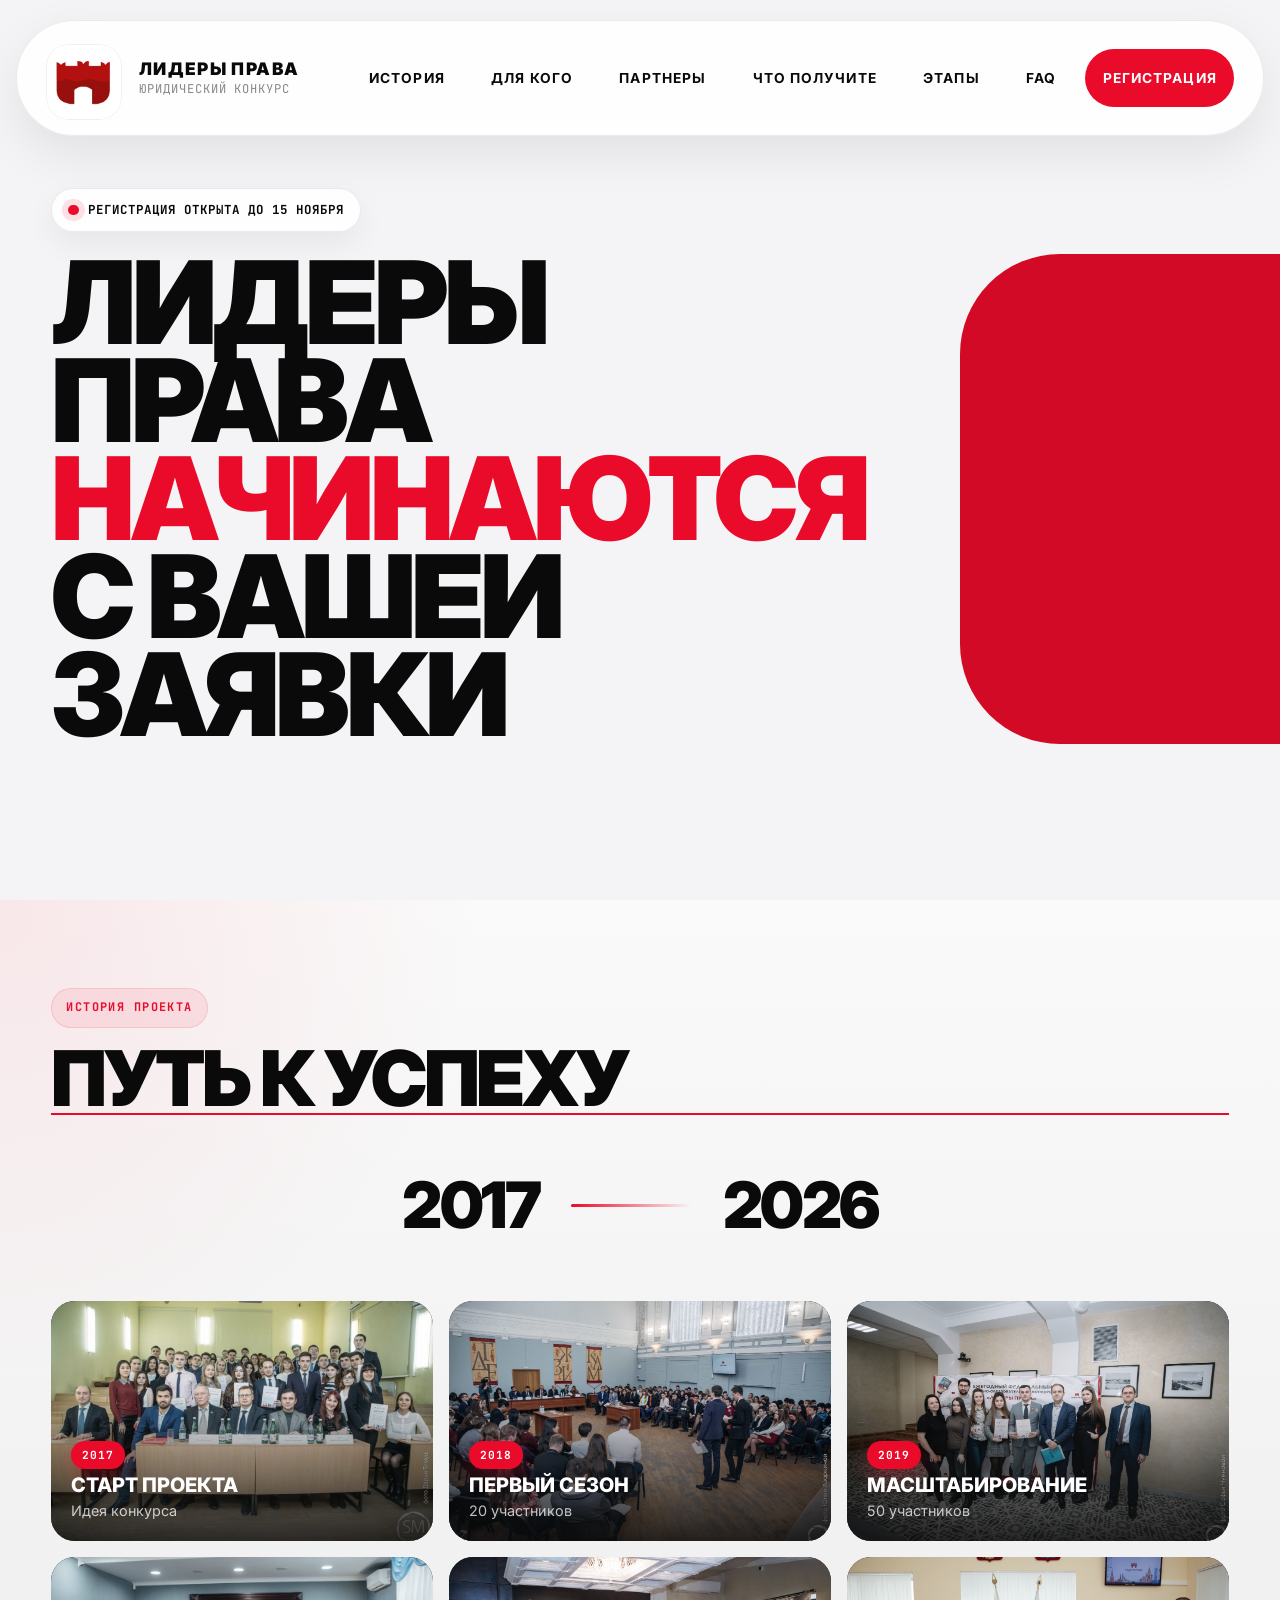
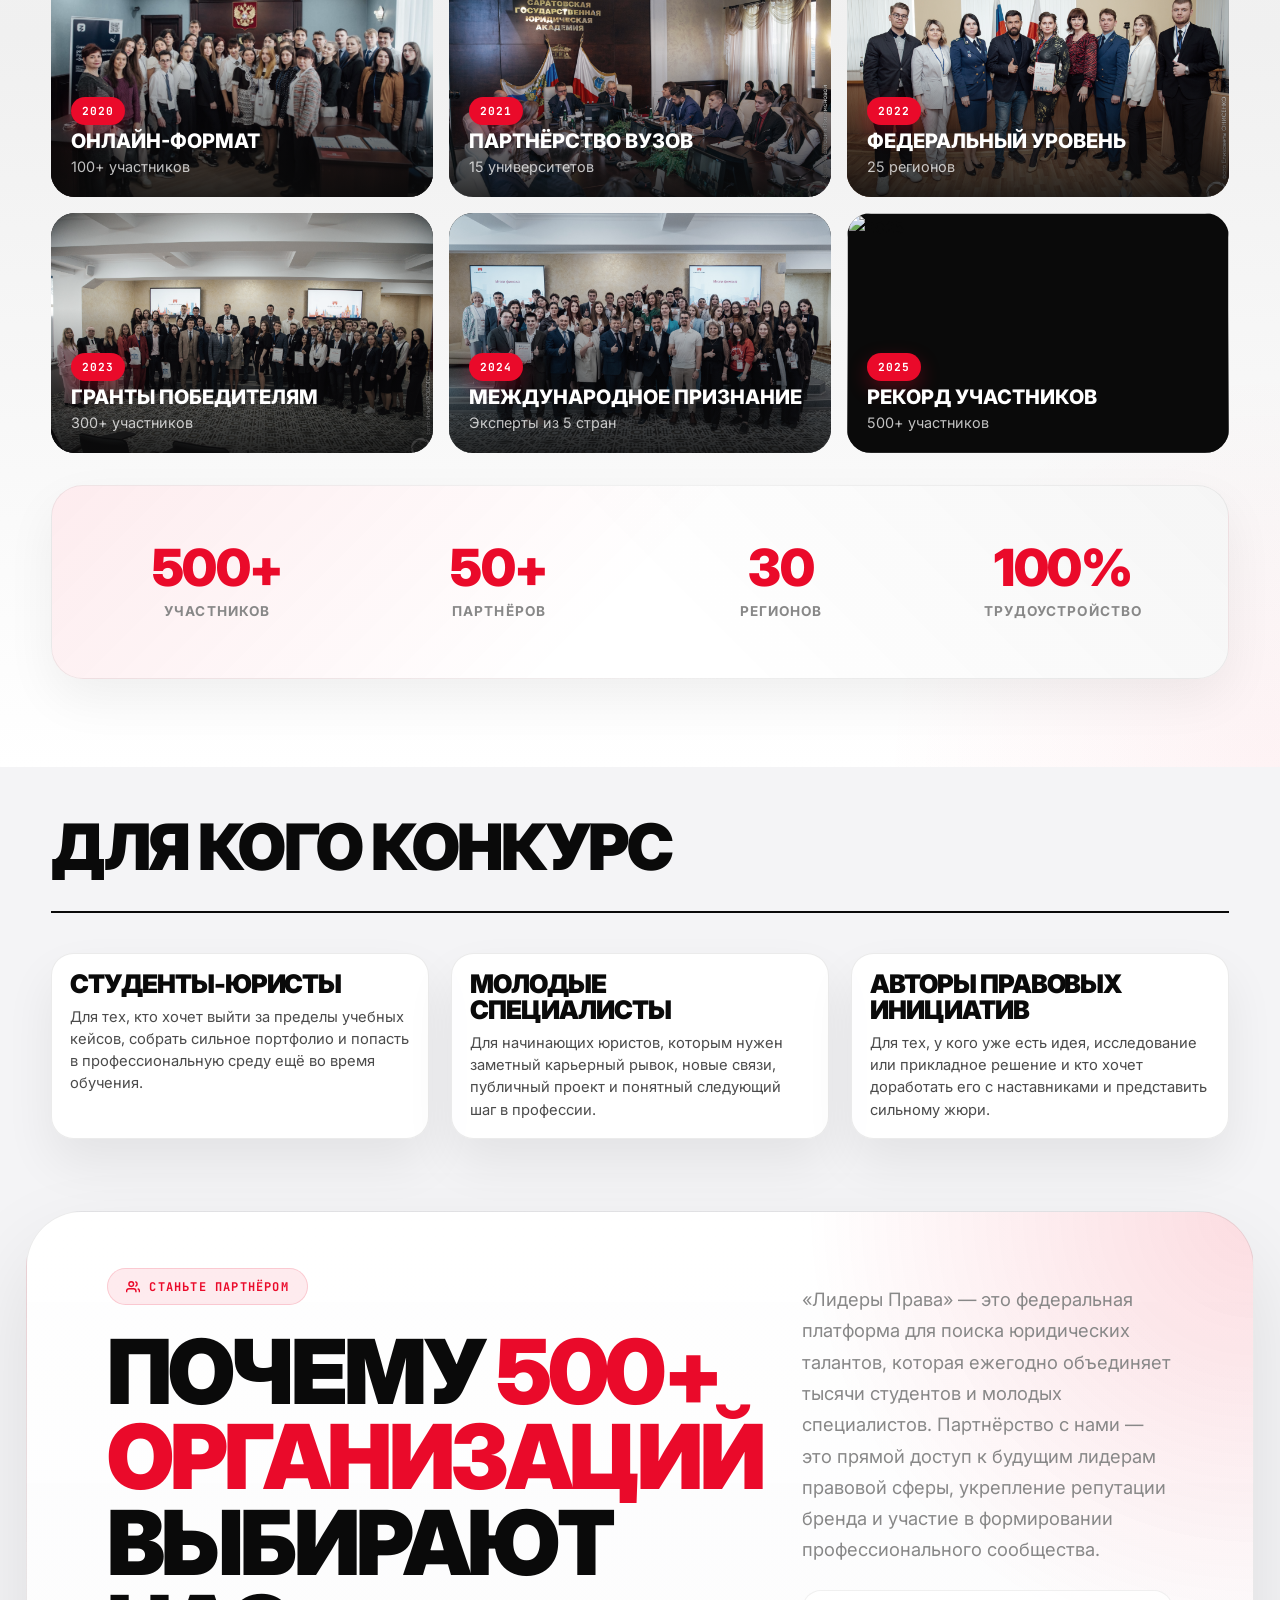
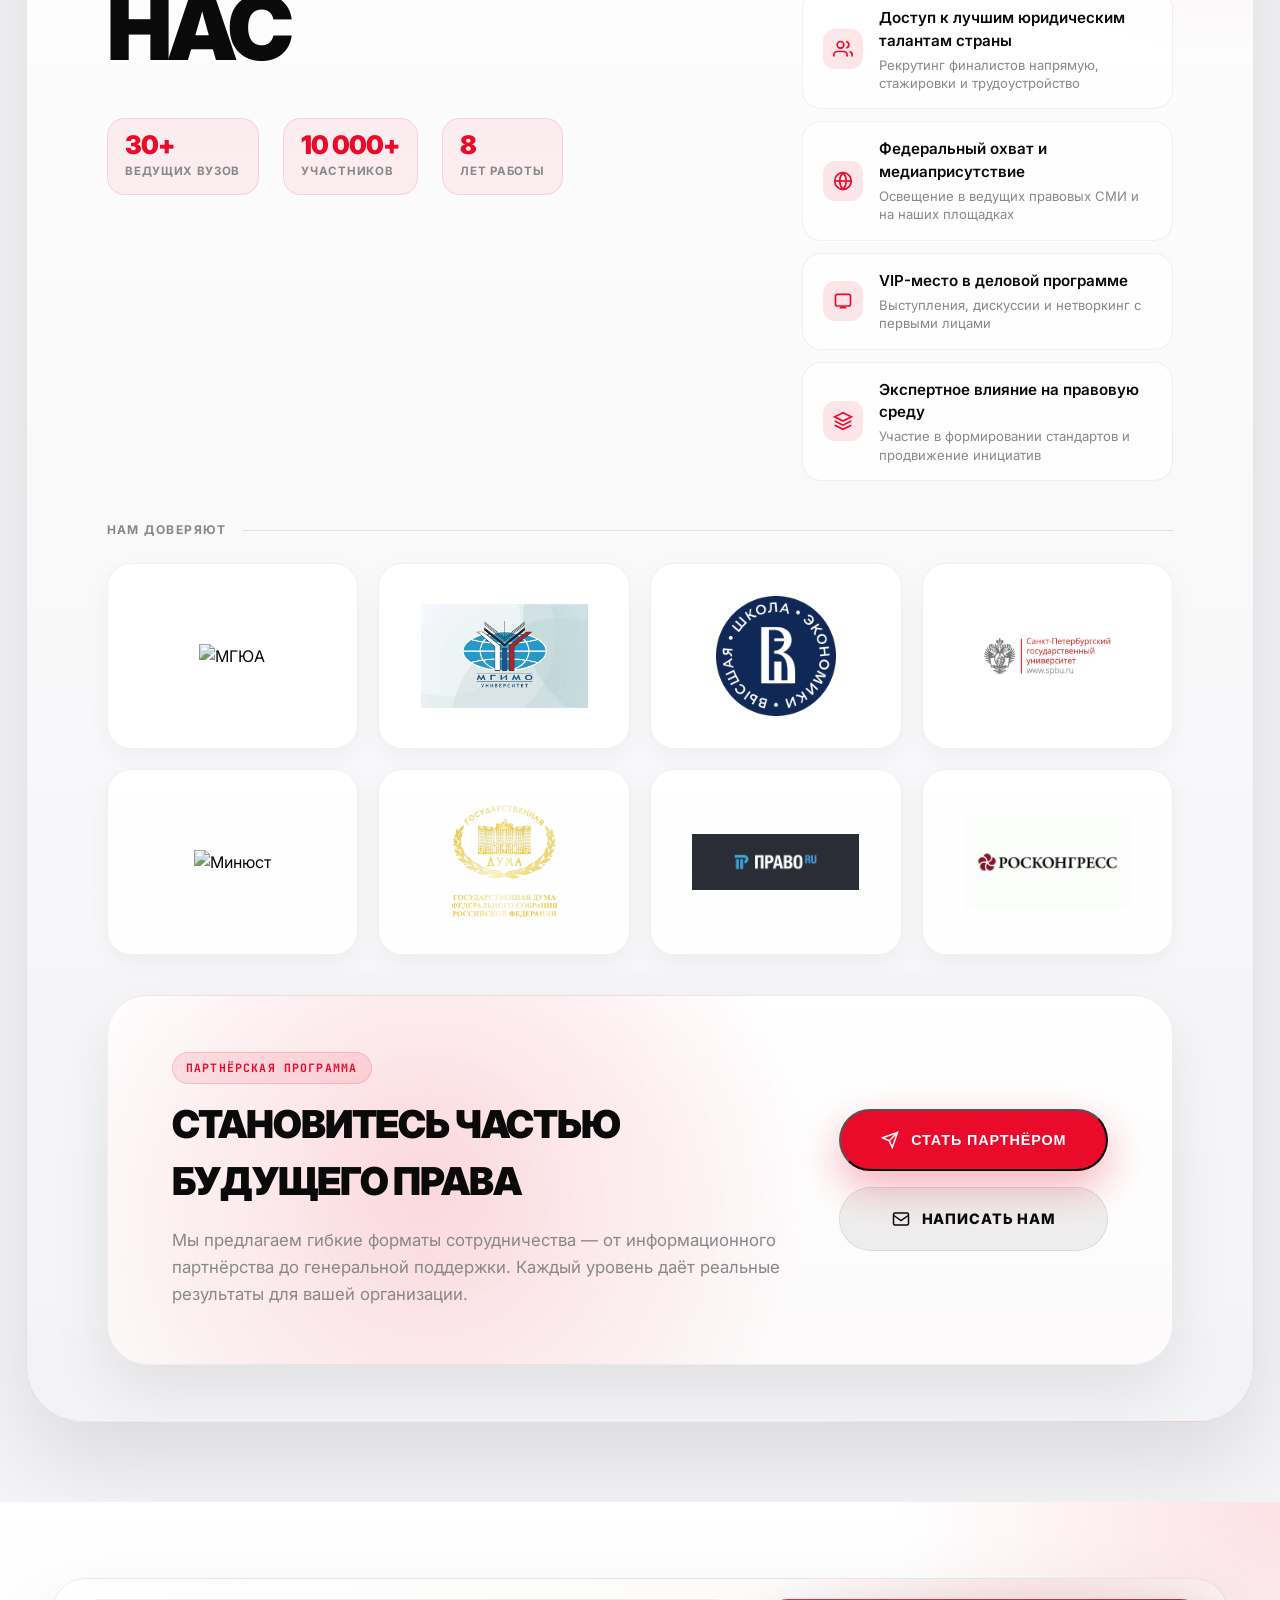
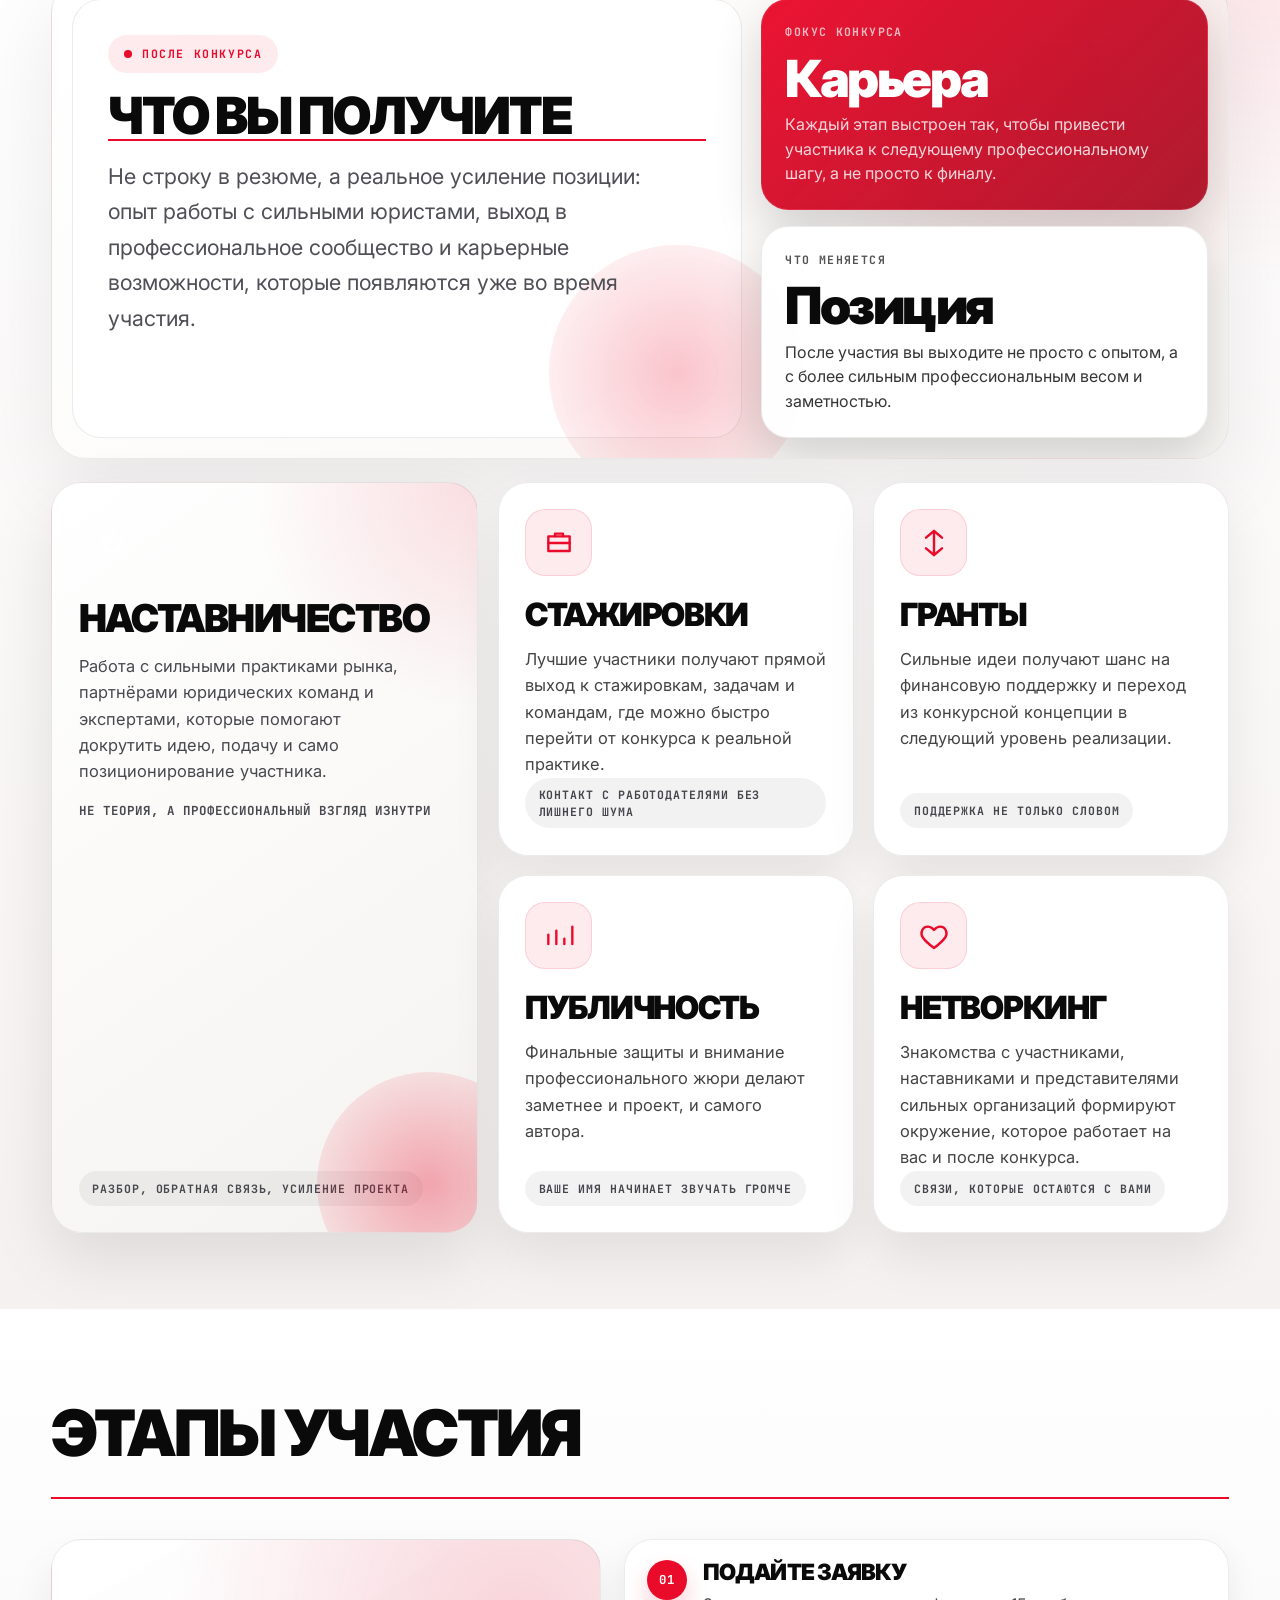
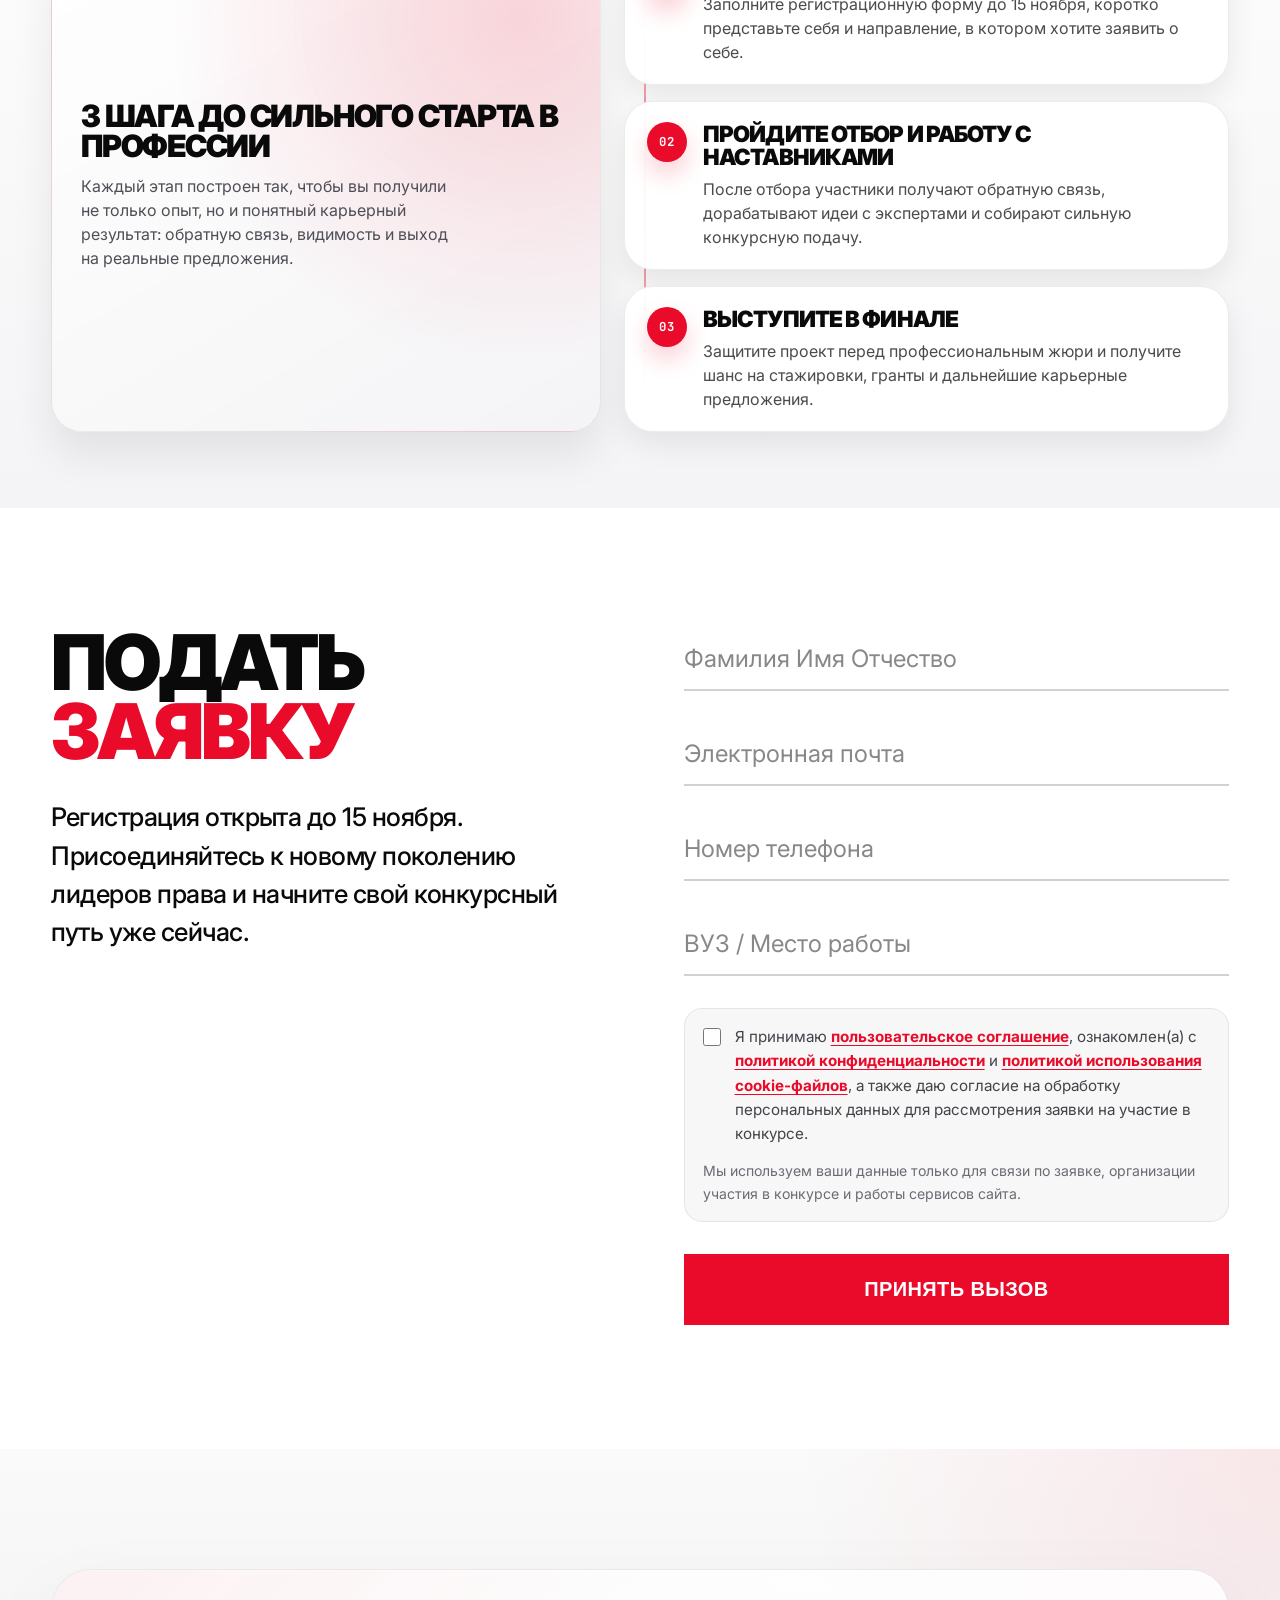
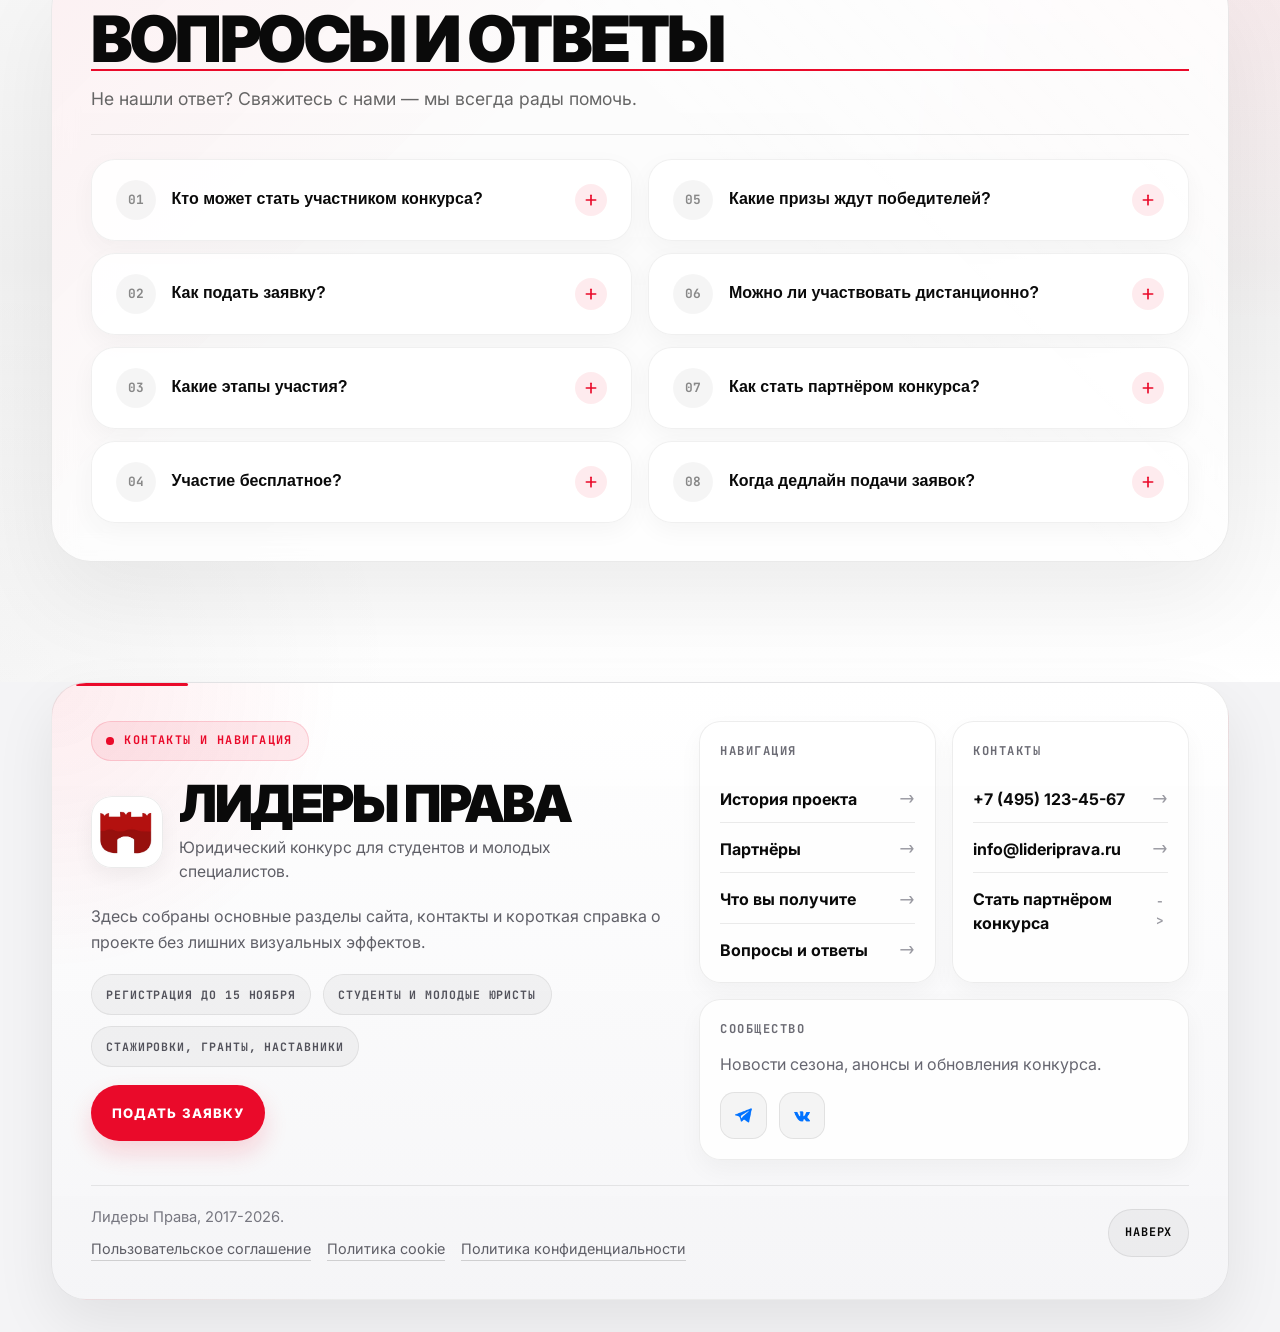
==== index.html @ e5734046 "Improve partners text readability on mobile" ====
<html lang="ru" vid="0"><head vid="1">
    <meta charset="UTF-8" vid="2">
    <meta name="viewport" content="width=device-width, initial-scale=1.0" vid="3">
    <title vid="4">Лидеры Права | Конкурс</title>
    
    

    <link rel="preconnect" href="https://fonts.googleapis.com" vid="5">
    <link rel="preconnect" href="https://fonts.gstatic.com" crossorigin="" vid="6">
    <link href="https://fonts.googleapis.com/css2?family=Inter:wght@400;500;700;900&amp;family=JetBrains+Mono:wght@400;700&amp;display=swap" rel="stylesheet" vid="7">

    <style vid="modified_css">
        /* Fade animation styles - disabled */
        .fade-in {
            opacity: 1;
        }

        .fade-in.visible {
            opacity: 1;
        }

        .fade-out {
            opacity: 1;
        }

        .fade-out.hidden {
            opacity: 1;
        }

        /* Fade animation styles - disabled */
        .fade-in {
            opacity: 1;
        }

        .fade-in.visible {
            opacity: 1;
        }

        .fade-out {
            opacity: 1;
        }

        .fade-out.hidden {
            opacity: 1;
        }

        /* Scroll animations for hero words - disabled */
        .scroll-word {
            display: inline-block;
            transition: none;
        }

        .scroll-word-1 {
            transform: none;
            opacity: 1;
        }

        .scroll-word-1.visible {
            transform: none;
            opacity: 1;
        }

        /* Scroll animations for hero words - disabled */
        .scroll-word {
            transition: none;
        }

        .scroll-word-1.scrolled {
            transform: none;
            opacity: 1;
        }

        .scroll-word-2 {
            transform: none;
            opacity: 1;
        }

        .scroll-word-2.visible {
            transform: none;
            opacity: 1;
        }

        .scroll-word-2.scrolled {
            transform: none;
            opacity: 1;
        }

        /* Scroll animations for hero words - disabled */
        .scroll-word {
            transition: none;
        }

        .scroll-word-1 {
            transform: none;
            opacity: 1;
        }

        .scroll-word-1.visible {
            transform: none;
            opacity: 1;
        }

        .scroll-word-1.scrolled {
            transform: translateX(-50px) scale(0.9);
            opacity: 0.3;
        }

        .scroll-word-2 {
            transform: translateX(100px);
            opacity: 0;
        }

        .scroll-word-2.visible {
            transform: translateX(0);
            opacity: 1;
        }

        .scroll-word-2.scrolled {
            transform: translateX(50px) scale(0.9);
            opacity: 0.3;
        }

        /* Animations */
        @keyframes fadeInUp {
            from {
                opacity: 0;
                transform: translateY(40px);
            }
            to {
                opacity: 1;
                transform: translateY(0);
            }
        }

        @keyframes fadeIn {
            from { opacity: 0; }
            to { opacity: 1; }
        }

        @keyframes slideInLeft {
            from {
                opacity: 0;
                transform: translateX(-60px);
            }
            to {
                opacity: 1;
                transform: translateX(0);
            }
        }

        @keyframes slideInRight {
            from {
                opacity: 0;
                transform: translateX(60px);
            }
            to {
                opacity: 1;
                transform: translateX(0);
            }
        }

        @keyframes scaleIn {
            from {
                opacity: 0;
                transform: scale(0.9);
            }
            to {
                opacity: 1;
                transform: scale(1);
            }
        }

        @keyframes pulse {
            0%, 100% { transform: scale(1); }
            50% { transform: scale(1.05); }
        }

        @keyframes float {
            0%, 100% { transform: translateY(0); }
            50% { transform: translateY(-10px); }
        }

        @keyframes shimmer {
            0% { background-position: -200% 0; }
            100% { background-position: 200% 0; }
        }

        @keyframes heroLineReveal {
            from {
                opacity: 0;
                transform: translateY(40px) skewY(5deg);
                clip-path: inset(0 0 100% 0);
            }
            to {
                opacity: 1;
                transform: translateY(0) skewY(0);
                clip-path: inset(0 0 0 0);
            }
        }

        @keyframes heroBlockRise {
            from {
                opacity: 0;
                transform: translateY(26px);
            }
            to {
                opacity: 1;
                transform: translateY(0);
            }
        }

        @keyframes heroPanelEnter {
            from {
                opacity: 0;
                transform: translateX(34px) rotate(1.8deg) scale(0.98);
            }
            to {
                opacity: 1;
                transform: translateX(0) rotate(0deg) scale(1);
            }
        }

        @keyframes heroIndicatorPulse {
            0%, 100% {
                opacity: 1;
                transform: scale(1);
                box-shadow: 0 0 0 0 rgba(234, 10, 42, 0.34);
            }
            50% {
                opacity: 0.35;
                transform: scale(0.88);
                box-shadow: 0 0 0 10px rgba(234, 10, 42, 0.08);
            }
        }

        /* All animations disabled */
        .animate-on-scroll {
            opacity: 1;
            transform: none;
            transition: none;
        }

        .animate-on-scroll.visible {
            opacity: 1;
            transform: none;
        }

        .stagger-1, .stagger-2, .stagger-3, .stagger-4, .stagger-5, .stagger-6 {
            transition-delay: 0;
        }

        /* All animations disabled */
        .brand-motif .motif-shape {
            opacity: 1;
            transform: none;
            animation: none;
        }
        .brand-motif .motif-shape:nth-child(1),
        .brand-motif .motif-shape:nth-child(2),
        .brand-motif .motif-shape:nth-child(3),
        .brand-motif .motif-shape:nth-child(4),
        .brand-motif .motif-shape:nth-child(5) {
            animation-delay: 0;
        }

        .display-text {
            animation: none;
        }

        .display-text .scroll-word {
            opacity: 1;
            filter: none;
            transition: none;
        }

        .display-text .scroll-word.visible {
            opacity: 1;
            filter: blur(0);
        }

        .display-text .scroll-word.fade-away {
            opacity: 0;
            filter: blur(5px);
            transform: scale(0.95);
        }

        .display-text .scroll-word {
            opacity: 0;
            filter: blur(10px);
            transition: opacity 0.6s var(--ease-out), filter 0.6s var(--ease-out), transform 0.6s var(--ease-out);
        }

        .display-text .scroll-word.visible {
            opacity: 1;
            filter: blur(0);
        }

        /* All animations disabled */
        .display-text .scroll-word.fade-away {
            opacity: 1;
            filter: none;
            transform: none;
        }

        .hero-graphic {
            animation: none;
        }

        .benefit-card {
            transition: transform 0.4s var(--ease-out), box-shadow 0.4s ease;
        }
        .benefit-card:hover {
            transform: translateY(-8px);
            box-shadow: 0 20px 40px rgba(0,0,0,0.1);
        }

        .finalist-card {
            transition: transform 0.3s var(--ease-out), background-color 0.3s ease;
        }
        .finalist-card:hover {
            transform: translateY(-4px) scale(1.02);
        }

        .form-group input {
            transition: border-color 0.3s ease, transform 0.3s ease, box-shadow 0.3s ease;
        }
        .form-group input:focus {
            transform: translateX(8px);
            box-shadow: -4px 0 0 var(--c-red);
        }

        .form-submit {
            position: relative;
            overflow: hidden;
        }
        .form-submit::after {
            content: '';
            position: absolute;
            top: 0;
            left: -100%;
            width: 100%;
            height: 100%;
            background: linear-gradient(90deg, transparent, rgba(255,255,255,0.3), transparent);
            transition: left 0.5s ease;
        }
        .form-submit:hover::after {
            left: 100%;
        }

        .section-header {
            position: relative;
        }
        .section-header::after {
            content: '';
            position: absolute;
            bottom: -2px;
            left: 0;
            width: 0;
            height: 2px;
            background: var(--c-red);
            transition: none;
        }
        .section-header.visible::after {
            width: 100%;
        }

        /* All animations disabled */
        .sys-bar {
            animation: none;
        }

        .data-point {
            animation: none;
        }

        @media (prefers-reduced-motion: reduce) {
            *, *::before, *::after {
                animation-duration: 0.01ms !important;
                animation-iteration-count: 1 !important;
                transition-duration: 0.01ms !important;
            }
        }
        /* Animations - disabled */
        @keyframes fadeInUp {
            from {
                opacity: 0;
                transform: translateY(40px);
            }
            to {
                opacity: 1;
                transform: translateY(0);
            }
        }

        @keyframes fadeIn {
            from { opacity: 0; }
            to { opacity: 1; }
        }

        @keyframes slideInLeft {
            from {
                opacity: 0;
                transform: translateX(-60px);
            }
            to {
                opacity: 1;
                transform: translateX(0);
            }
        }

        @keyframes slideInRight {
            from {
                opacity: 0;
                transform: translateX(60px);
            }
            to {
                opacity: 1;
                transform: translateX(0);
            }
        }

        @keyframes scaleIn {
            from {
                opacity: 0;
                transform: scale(0.9);
            }
            to {
                opacity: 1;
                transform: scale(1);
            }
        }

        @keyframes pulse {
            0%, 100% { transform: scale(1); }
            50% { transform: scale(1.05); }
        }

        @keyframes float {
            0%, 100% { transform: translateY(0); }
            50% { transform: translateY(-10px); }
        }

        @keyframes shimmer {
            0% { background-position: -200% 0; }
            100% { background-position: 200% 0; }
        }

        /* Scroll animations - disabled */
        .animate-on-scroll {
            opacity: 1;
            transform: none;
            transition: none;
        }

        .animate-on-scroll.visible {
            opacity: 1;
            transform: none;
        }

        .stagger-1, .stagger-2, .stagger-3, .stagger-4, .stagger-5, .stagger-6 {
            transition-delay: 0;
        }

        /* Brand motif animations - disabled */
        .brand-motif .motif-shape {
            opacity: 1;
            transform: none;
            animation: none;
        }
        .brand-motif .motif-shape:nth-child(1),
        .brand-motif .motif-shape:nth-child(2),
        .brand-motif .motif-shape:nth-child(3),
        .brand-motif .motif-shape:nth-child(4),
        .brand-motif .motif-shape:nth-child(5) {
            animation-delay: 0;
        }

        .display-text {
            animation: none;
        }

        .hero-graphic {
            animation: none;
        }

        .benefit-card {
            transition: transform 0.4s var(--ease-out), box-shadow 0.4s ease;
        }
        .benefit-card:hover {
            transform: translateY(-8px);
            box-shadow: 0 20px 40px rgba(0,0,0,0.1);
        }

        .finalist-card {
            transition: transform 0.3s var(--ease-out), background-color 0.3s ease;
        }
        .finalist-card:hover {
            transform: translateY(-4px) scale(1.02);
        }

        .form-group input {
            transition: border-color 0.3s ease, transform 0.3s ease, box-shadow 0.3s ease;
        }
        .form-group input:focus {
            transform: translateX(8px);
            box-shadow: -4px 0 0 var(--c-red);
        }

        .form-submit {
            position: relative;
            overflow: hidden;
        }
        .form-submit::after {
            content: '';
            position: absolute;
            top: 0;
            left: -100%;
            width: 100%;
            height: 100%;
            background: linear-gradient(90deg, transparent, rgba(255,255,255,0.3), transparent);
            transition: left 0.5s ease;
        }
        .form-submit:hover::after {
            left: 100%;
        }

        .section-header {
            position: relative;
        }
        .section-header::after {
            content: '';
            position: absolute;
            bottom: -2px;
            left: 0;
            width: 0;
            height: 2px;
            background: var(--c-red);
            transition: none;
        }
        .section-header.visible::after {
            width: 100%;
        }

        /* All animations disabled */
        .sys-bar {
            animation: none;
        }

        .data-point {
            animation: none;
        }

        @media (prefers-reduced-motion: reduce) {
            *, *::before, *::after {
                animation-duration: 0.01ms !important;
                animation-iteration-count: 1 !important;
                transition-duration: 0.01ms !important;
            }
        }
        :root {
            --c-bg: #f4f4f6;
            --c-text: #0a0a0a;
            --c-red: #ea0a2a;
            --c-gray: #d1d1d4;
            --c-gray-dark: #888;
            
            --f-sans: 'Inter', sans-serif;
            --f-mono: 'JetBrains Mono', monospace;
            
            --space-xs: 0.5rem;
            --space-sm: 1rem;
            --space-md: 2rem;
            --space-lg: 3rem;
            --space-xl: 5.5rem;
            --space-xxl: 7.5rem;

            --ease-out: cubic-bezier(0.16, 1, 0.3, 1);
        }

        * {
            box-sizing: border-box;
            margin: 0;
            padding: 0;
        }

        html {
            scroll-behavior: smooth;
        }

        body {
            background-color: var(--c-bg);
            color: var(--c-text);
            font-family: var(--f-sans);
            -webkit-font-smoothing: antialiased;
            -moz-osx-font-smoothing: grayscale;
            overflow-x: hidden;
            line-height: 1.5;
        }

        ::selection {
            background-color: var(--c-red);
            color: #fff;
        }

        
        .site-header {
            position: fixed;
            top: 1.25rem;
            left: 50%;
            transform: translateX(-50%);
            width: min(1420px, calc(100% - 2rem));
            display: flex;
            align-items: center;
            justify-content: space-between;
            gap: 2.6rem;
            padding: 1.2rem 1.8rem;
            border: 1px solid rgba(10, 10, 10, 0.08);
            border-radius: 999px;
            background: rgba(255, 255, 255, 0.9);
            backdrop-filter: blur(16px);
            box-shadow: 0 18px 50px rgba(10, 10, 10, 0.08);
            z-index: 220;
            overflow: hidden;
            --header-spring: cubic-bezier(0.34, 1.56, 0.64, 1);
            --header-sync-duration: 0.6s;
            transition: width var(--header-sync-duration) var(--header-spring), 
                        padding var(--header-sync-duration) var(--header-spring), 
                        gap var(--header-sync-duration) var(--header-spring), 
                        border-radius var(--header-sync-duration) var(--header-spring), 
                        box-shadow 0.4s ease, 
                        background-color 0.3s ease, 
                        transform var(--header-sync-duration) var(--header-spring);
        }

        .site-header::after {
            content: "";
            position: absolute;
            inset: -20% auto -20% -18%;
            width: 42%;
            background: linear-gradient(90deg, rgba(255,255,255,0) 0%, rgba(255,255,255,0.72) 50%, rgba(255,255,255,0) 100%);
            opacity: 0;
            transform: translateX(-120%) skewX(-22deg);
            pointer-events: none;
            transition: transform 0.8s var(--header-spring), opacity 0.5s ease;
        }

        .brand-lockup {
            display: inline-flex;
            align-items: center;
            gap: 1.05rem;
            text-decoration: none;
            color: var(--c-text);
            min-width: 0;
            cursor: pointer;
            position: relative;
            z-index: 2;
            flex-shrink: 0;
            will-change: transform;
            justify-content: flex-start;
            transition: gap 0.5s var(--header-spring), width 0.5s var(--header-spring);
        }

        .brand-logo {
            width: 76px;
            height: 76px;
            object-fit: contain;
            border-radius: 22px;
            background: #fff;
            padding: 0.38rem;
            flex-shrink: 0;
            box-shadow: inset 0 0 0 1px rgba(10, 10, 10, 0.06);
            transform: translate3d(0, 4px, 0);
            transition: transform 0.5s var(--header-spring), 
                        box-shadow 0.4s ease, 
                        filter 0.4s ease,
                        border-radius 0.5s var(--header-spring);
        }

        .brand-copy {
            display: flex;
            flex-direction: column;
            line-height: 1;
            max-width: 260px;
            overflow: hidden;
            white-space: nowrap;
            transform-origin: left center;
            transition: max-width 0.5s var(--header-spring), 
                        opacity 0.4s ease, 
                        transform 0.5s var(--header-spring), 
                        filter 0.4s ease;
        }

        .brand-title {
            font-size: 1.08rem;
            font-weight: 900;
            letter-spacing: 0.08em;
            text-transform: uppercase;
        }

        .brand-subtitle {
            font-family: var(--f-mono);
            font-size: 0.76rem;
            color: var(--c-gray-dark);
            letter-spacing: 0.08em;
            text-transform: uppercase;
            margin-top: 0.35rem;
        }

        .top-nav {
            display: flex;
            align-items: center;
            gap: 0.7rem;
            flex-wrap: nowrap;
            justify-content: flex-end;
            margin-left: auto;
            min-width: 0;
            max-width: 1000px;
            max-height: 5rem;
            overflow: hidden;
            clip-path: inset(0 0 0 0);
            transform-origin: right center;
            will-change: transform;
            transition: max-width var(--header-sync-duration) var(--header-spring), max-height var(--header-sync-duration) var(--header-spring), opacity var(--header-sync-duration) var(--header-spring), transform var(--header-sync-duration) var(--header-spring), filter var(--header-sync-duration) var(--header-spring), margin var(--header-sync-duration) var(--header-spring), clip-path var(--header-sync-duration) var(--header-spring);
        }

        .top-nav-group {
            display: flex;
            align-items: center;
            gap: 0.7rem;
            flex-wrap: nowrap;
            white-space: nowrap;
            transition: transform var(--header-sync-duration) var(--header-spring), opacity var(--header-sync-duration) var(--header-spring);
        }

        .mobile-nav-toggle {
            display: none;
            width: 48px;
            height: 48px;
            border-radius: 14px;
            border: 1px solid rgba(10, 10, 10, 0.12);
            background: rgba(255, 255, 255, 0.94);
            align-items: center;
            justify-content: center;
            flex-direction: column;
            gap: 5px;
            cursor: pointer;
            flex-shrink: 0;
        }

        .mobile-nav-toggle span {
            display: block;
            width: 18px;
            height: 2px;
            border-radius: 999px;
            background: #141418;
            transition: transform 0.25s ease, opacity 0.25s ease;
        }

        .site-header.brand-collapsed {
            width: 92px;
            gap: 0;
            padding: 0.85rem;
            border-radius: 50%;
            justify-content: center;
            align-items: center;
            transform: translateX(-50%);
            box-shadow: 0 8px 30px rgba(234, 10, 42, 0.15), 0 4px 15px rgba(10, 10, 10, 0.1);
            background: rgba(255, 255, 255, 0.95);
        }

        /* All animations disabled */
        .site-header.brand-collapsed::after {
            opacity: 0.6;
            transform: translateX(200%) skewX(-25deg);
            animation: none;
        }

        @keyframes headerShine {
            0%, 100% { opacity: 0.3; }
            50% { opacity: 0.7; }
        }

        .site-header.brand-collapsed .brand-lockup {
            gap: 0;
            width: 76px;
            margin-left: 0;
            transform: translateX(0);
            justify-content: center;
        }

        .site-header.brand-collapsed .brand-logo {
            transform: translate3d(0, 4px, 0);
            box-shadow: inset 0 0 0 1px rgba(234, 10, 42, 0.15), 0 8px 20px rgba(234, 10, 42, 0.2);
            border-radius: 18px;
            filter: saturate(1.1);
        }

        .site-header.brand-collapsed .brand-copy {
            max-width: 0;
            opacity: 0;
            transform: translateX(-10px) scaleX(0.8);
            filter: blur(8px);
        }

        .site-header.brand-collapsed .top-nav {
            max-width: 0;
            max-height: 0;
            opacity: 0;
            margin-left: 0;
            clip-path: inset(0 100% 0 0);
            transform: translateX(20px) scaleX(0.3);
            filter: blur(6px);
            pointer-events: none;
        }

        .site-header.brand-collapsed .top-nav-group {
            transform: translateX(25px) scaleX(0.5);
            opacity: 0;
        }

        .top-nav a {
            display: inline-flex;
            align-items: center;
            min-height: 58px;
            padding: 0.95rem 1.1rem;
            border-radius: 999px;
            color: var(--c-text);
            text-decoration: none;
            text-transform: uppercase;
            letter-spacing: 0.08em;
            font-size: 0.86rem;
            font-weight: 700;
            white-space: nowrap;
            flex-shrink: 0;
            position: relative;
            z-index: 1;
            overflow: hidden;
            isolation: isolate;
            opacity: 1;
            filter: blur(0);
            transform: translate3d(0, 0, 0);
            backface-visibility: hidden;
            transition: color 0.35s ease, 
                        transform 0.4s var(--header-spring), 
                        opacity 0.3s ease, 
                        filter 0.3s ease;
        }

        .top-nav a::after {
            content: "";
            position: absolute;
            z-index: -1;
            left: 0;
            right: 0;
            top: 0;
            bottom: 0;
            background: var(--c-text);
            border-radius: 999px;
            opacity: 0;
            transform: translate3d(0, 0, 0) scale(0.6, 0.76);
            transform-origin: center;
            clip-path: ellipse(34% 44% at 50% 50%);
            transition: transform 0.46s var(--header-spring),
                        clip-path 0.46s var(--header-spring),
                        opacity 0.24s ease;
        }

        .top-nav a:hover,
        .top-nav a:focus-visible,
        .top-nav a.nav-oval-active {
            color: #fff;
            transform: translate3d(0, -3px, 0) scale(1.01);
        }

        .top-nav a:hover::after,
        .top-nav a:focus-visible::after,
        .top-nav a.nav-oval-active::after {
            opacity: 1;
            transform: translate3d(0, 0, 0) scale(1, 1);
            clip-path: ellipse(74% 56% at 50% 50%);
        }

        .top-nav .nav-cta {
            background-color: var(--c-red);
            color: #fff;
            transform: translate3d(var(--red-float-x, 0px), var(--red-float-y, 0px), 0);
            will-change: transform;
        }

        .top-nav .nav-cta::after {
            display: none;
        }

        .top-nav .nav-cta:hover {
            background-color: #c90824;
            color: #fff;
            transform: translate3d(var(--red-float-x, 0px), calc(var(--red-float-y, 0px) - 3px), 0) scale(1.01);
        }

        /* All animations disabled */
        .site-header.nav-expanding .top-nav a:not(.nav-cta)::after {
            animation: none;
        }

        .site-header.brand-collapsed .top-nav a {
            opacity: 1;
            filter: none;
            transform: none;
            pointer-events: auto;
        }

        .site-header.nav-expanding .top-nav a {
            animation: none;
        }

        .site-header.nav-collapsing .top-nav a {
            animation: none;
            animation-delay: calc(var(--nav-index-reverse, 0) * 0.03s);
        }

        @keyframes navItemIn {
            0% {
                opacity: 0;
                filter: blur(7px);
                transform: translate3d(0, -14px, 0) scale(0.9);
            }
            100% {
                opacity: 1;
                filter: blur(0);
                transform: translate3d(0, 0, 0) scale(1);
            }
        }

        @keyframes navItemOut {
            0% {
                opacity: 1;
                filter: blur(0);
                transform: translate3d(0, 0, 0) scale(1);
            }
            100% {
                opacity: 0;
                filter: blur(6px);
                transform: translate3d(0, -12px, 0) scale(0.92);
            }
        }

        @keyframes navOvalPulse {
            0% {
                opacity: 0;
                transform: translate3d(0, 0, 0) scale(0.5, 0.62);
                clip-path: ellipse(24% 36% at 50% 50%);
            }
            45% {
                opacity: 1;
                transform: translate3d(0, 0, 0) scale(1.04, 1.06);
                clip-path: ellipse(76% 58% at 50% 50%);
            }
            100% {
                opacity: 0;
                transform: translate3d(0, 0, 0) scale(0.96, 0.98);
                clip-path: ellipse(70% 55% at 50% 50%);
            }
        }

        @media (prefers-reduced-motion: reduce) {
            .site-header.nav-expanding .top-nav a,
            .site-header.nav-collapsing .top-nav a,
            .site-header.nav-expanding .top-nav a:not(.nav-cta)::after {
                animation: none !important;
            }
        }

        .container {
            max-width: 1800px;
            margin: 0 auto;
            padding: 0 4vw;
        }

        section {
            padding: 4.75rem 0;
            position: relative;
        }

        h1, h2, h3 {
            font-weight: 900;
            letter-spacing: -0.04em;
        }

        .display-text {
            font-size: clamp(4rem, 9vw, 11rem);
            line-height: 0.85;
            text-transform: uppercase;
            margin-bottom: var(--space-md);
            position: relative;
            z-index: 2;
        }

        /* All animations disabled */
        .hero-line {
            display: inline-block;
            white-space: nowrap;
            opacity: 1;
            transform: none;
            clip-path: none;
        }

        /* All animations disabled */
        .hero-live .hero-line {
            animation: none;
        }

        .hero-live .hero-line-1,
        .hero-live .hero-line-2,
        .hero-live .hero-line-3,
        .hero-live .hero-line-4,
        .hero-live .hero-line-5 {
            animation-delay: 0;
        }

        .hero-live .hero-reveal {
            animation: none;
        }

        .hero-live .hero-reveal-delay-1,
        .hero-live .hero-reveal-delay-2,
        .hero-live .hero-reveal-delay-3,
        .hero-live .hero-reveal-delay-4 {
            animation-delay: 0;
        }

        .hero-live .hero-panel {
            animation: none;
        }

        .hero-live .hero-line-1,
        .hero-live .hero-line-2,
        .hero-live .hero-line-3,
        .hero-live .hero-line-4,
        .hero-live .hero-line-5 {
            animation-delay: 0;
        }

        .text-red {
            color: var(--c-red);
        }

        .sub-display {
            font-size: clamp(1.25rem, 2vw, 2rem);
            font-weight: 500;
            letter-spacing: -0.02em;
            max-width: 600px;
            margin-bottom: var(--space-lg);
        }

        .eyebrow {
            display: inline-flex;
            align-items: center;
            gap: 0.6rem;
            padding: 0.7rem 1rem;
            border-radius: 999px;
            background: rgba(255, 255, 255, 0.86);
            border: 1px solid rgba(10, 10, 10, 0.08);
            box-shadow: 0 12px 30px rgba(10, 10, 10, 0.06);
            font-family: var(--f-mono);
            font-size: 0.78rem;
            font-weight: 700;
            letter-spacing: 0.08em;
            text-transform: uppercase;
            margin-bottom: 1.4rem;
        }

        /* All animations disabled */
        .eyebrow::before {
            content: "";
            width: 0.65rem;
            height: 0.65rem;
            border-radius: 50%;
            background: var(--c-red);
            box-shadow: 0 0 0 6px rgba(234, 10, 42, 0.12);
            animation: none;
        }

        
        .hero {
            min-height: 100vh;
            display: flex;
            align-items: center;
            padding-top: calc(var(--space-xxl) + 4rem);
            padding-bottom: var(--space-xxl);
        }

        .hero .display-text {
            animation: none;
        }

        .hero-content {
            width: 70%;
            position: relative;
            z-index: 2;
        }

        .hero-grid {
            display: grid;
            grid-template-columns: minmax(0, 1.2fr) minmax(300px, 0.8fr);
            gap: clamp(2rem, 5vw, 5rem);
            align-items: stretch;
        }

        .hero-copy {
            max-width: 58rem;
        }

        /* All animations disabled */
        .hero-reveal {
            opacity: 1;
            transform: none;
        }

        .hero-live .hero-reveal {
            animation: none;
        }

        .hero-live .hero-reveal-delay-1,
        .hero-live .hero-reveal-delay-2,
        .hero-live .hero-reveal-delay-3,
        .hero-live .hero-reveal-delay-4 {
            animation-delay: 0;
        }

        .hero-usp {
            display: inline-flex;
            align-items: center;
            gap: 0.65rem;
            flex-wrap: wrap;
            padding: 0.9rem 1.1rem;
            border-radius: 1.4rem;
            background: rgba(255, 255, 255, 0.8);
            border: 1px solid rgba(10, 10, 10, 0.08);
            box-shadow: 0 18px 44px rgba(10, 10, 10, 0.08);
            font-size: 1rem;
            font-weight: 700;
            letter-spacing: -0.02em;
            margin-bottom: 1.5rem;
        }

        .hero-usp strong {
            color: var(--c-red);
        }

        .hero-actions {
            display: flex;
            align-items: center;
            gap: 1rem;
            flex-wrap: wrap;
        }

        .hero-cta,
        .secondary-cta {
            display: inline-flex;
            align-items: center;
            justify-content: center;
            min-height: 3.8rem;
            padding: 1rem 1.5rem;
            border-radius: 999px;
            text-decoration: none;
            text-transform: uppercase;
            letter-spacing: 0.08em;
            font-size: 0.82rem;
            font-weight: 800;
            transition: transform 0.25s ease, background-color 0.25s ease, color 0.25s ease, box-shadow 0.25s ease;
        }

        .hero-cta {
            background: var(--c-red);
            color: #fff;
            box-shadow: 0 20px 40px rgba(234, 10, 42, 0.22);
        }

        .hero-cta:hover,
        .secondary-cta:hover {
            transform: translateY(-2px);
        }

        .hero-cta:hover {
            background: #c90824;
        }

        .secondary-cta {
            background: rgba(10, 10, 10, 0.06);
            color: var(--c-text);
            border: 1px solid rgba(10, 10, 10, 0.08);
        }

        .secondary-cta:hover {
            background: var(--c-text);
            color: #fff;
        }

        .hero-panel {
            position: relative;
            display: flex;
            flex-direction: column;
            justify-content: space-between;
            height: 100%;
            padding: 2rem;
            border-radius: 2rem;
            overflow: hidden;
            background:
                radial-gradient(circle at top right, rgba(234, 10, 42, 0.2), transparent 12rem),
                linear-gradient(180deg, rgba(255,255,255,0.96) 0%, rgba(246,241,241,0.92) 100%);
            border: 1px solid rgba(10, 10, 10, 0.08);
            box-shadow: 0 28px 60px rgba(10, 10, 10, 0.08);
            backdrop-filter: blur(12px);
        }

        /* All animations disabled */
        .hero-live .hero-panel {
            animation: none;
        }
        }

        .hero-panel::after {
            content: "";
            position: absolute;
            inset: auto -3rem -3rem auto;
            width: 9rem;
            height: 9rem;
            border-radius: 50%;
            background: rgba(234, 10, 42, 0.08);
        }

        .hero-panel-label {
            display: inline-flex;
            align-items: center;
            gap: 0.6rem;
            padding: 0.55rem 0.8rem;
            border-radius: 999px;
            background: rgba(10, 10, 10, 0.06);
            font-family: var(--f-mono);
            font-size: 0.72rem;
            font-weight: 700;
            text-transform: uppercase;
            letter-spacing: 0.08em;
            margin-bottom: 1.2rem;
        }

        .hero-panel-title {
            font-size: clamp(1.8rem, 3vw, 2.8rem);
            line-height: 0.95;
            margin-bottom: 0.9rem;
            text-transform: uppercase;
        }

        .hero-panel-text {
            color: #414141;
            margin-bottom: 1.5rem;
            max-width: 22rem;
        }

        .hero-points {
            display: grid;
            gap: 0.8rem;
        }

        .hero-point {
            display: grid;
            grid-template-columns: auto 1fr;
            gap: 0.85rem;
            align-items: start;
            padding: 0.95rem 1rem;
            border-radius: 1.2rem;
            background: rgba(255, 255, 255, 0.9);
            border: 1px solid rgba(10, 10, 10, 0.08);
        }

        .hero-point strong {
            display: block;
            font-size: 1.02rem;
            margin-bottom: 0.15rem;
        }

        .hero-point span {
            display: block;
            color: #4b4b4b;
            font-size: 0.95rem;
        }

        .hero-point-badge {
            display: inline-flex;
            align-items: center;
            justify-content: center;
            width: 2.25rem;
            height: 2.25rem;
            border-radius: 999px;
            background: var(--c-red);
            color: #fff;
            font-family: var(--f-mono);
            font-size: 0.74rem;
            font-weight: 700;
        }

        .hero-graphic {
            position: absolute;
            top: 0;
            right: 0;
            width: 25vw;
            height: 80vh;
            border-radius: 100px 0 0 100px;
            z-index: 1;
            transform: none;
            animation: none;
            will-change: auto;
            overflow: hidden;
            display: flex;
            align-items: center;
            justify-content: center;
            padding: 0.85rem;
            background: #d30a26;
        }

        .partners-strip {
            padding: 2.5rem 0 5rem;
        }

        .partners-shell {
            position: relative;
            overflow: hidden;
            margin: 0 2vw;
            border-radius: 3.5rem;
            border: 1px solid rgba(10, 10, 10, 0.08);
            background:
                radial-gradient(circle at top right, rgba(234, 10, 42, 0.14), rgba(234, 10, 42, 0) 28rem),
                linear-gradient(180deg, rgba(255,255,255,0.94) 0%, rgba(243,243,246,0.98) 100%);
            box-shadow: 0 40px 90px rgba(10, 10, 10, 0.1);
            padding: 3.5rem 0;
        }

        .partners-intro {
            padding: 0 5rem 2.5rem;
            display: grid;
            grid-template-columns: 1fr 1fr;
            gap: 2.5rem;
            align-items: start;
        }

        .partners-intro-left {
            display: flex;
            flex-direction: column;
            gap: 1.5rem;
        }

        .partners-kicker {
            display: inline-flex;
            align-items: center;
            gap: 0.6rem;
            width: fit-content;
            padding: 0.6rem 1.2rem;
            border-radius: 999px;
            background: rgba(234, 10, 42, 0.08);
            color: var(--c-red);
            font-family: var(--f-mono);
            font-size: 0.75rem;
            font-weight: 700;
            letter-spacing: 0.1em;
            text-transform: uppercase;
            box-shadow: inset 0 0 0 1px rgba(234, 10, 42, 0.15);
        }

        .partners-title {
            font-size: clamp(3.5rem, 7vw, 7rem);
            font-weight: 900;
            text-transform: uppercase;
            letter-spacing: -0.04em;
            line-height: 0.95;
        }

        .partners-title span {
            color: var(--c-red);
        }

        .partners-intro-right {
            display: flex;
            flex-direction: column;
            gap: 1.5rem;
            padding-top: 1rem;
        }

        .partners-intro-text {
            font-size: 1.15rem;
            color: var(--c-gray-dark);
            line-height: 1.7;
        }

        .partners-perks {
            display: flex;
            flex-direction: column;
            gap: 0.75rem;
        }

        .partner-perk {
            display: flex;
            align-items: center;
            gap: 1rem;
            padding: 1rem 1.25rem;
            border-radius: 1.2rem;
            background: rgba(255, 255, 255, 0.8);
            border: 1px solid rgba(10, 10, 10, 0.06);
            transition: all 0.3s ease;
        }

        .partner-perk:hover {
            background: rgba(255, 255, 255, 0.95);
            transform: translateX(8px);
            box-shadow: 0 8px 24px rgba(10, 10, 10, 0.08);
        }

        .partner-perk-icon {
            width: 2.5rem;
            height: 2.5rem;
            border-radius: 0.75rem;
            background: rgba(234, 10, 42, 0.1);
            display: flex;
            align-items: center;
            justify-content: center;
            color: var(--c-red);
            flex-shrink: 0;
        }

        .partner-perk-text {
            font-size: 0.95rem;
            font-weight: 600;
            color: var(--c-text);
            display: block;
        }

        .partner-perk-sub {
            display: block;
            font-size: 0.82rem;
            color: var(--c-gray-dark);
            margin-top: 0.2rem;
            line-height: 1.4;
        }

        .partner-perk-content {
            display: flex;
            flex-direction: column;
        }

        .partners-stats-row {
            display: flex;
            gap: 1.5rem;
            margin-top: 1.5rem;
            flex-wrap: wrap;
        }

        .partner-stat {
            display: flex;
            flex-direction: column;
            padding: 0.85rem 1.1rem;
            border-radius: 1.1rem;
            background: rgba(234, 10, 42, 0.06);
            border: 1px solid rgba(234, 10, 42, 0.12);
            min-width: 90px;
        }

        .partner-stat-num {
            font-size: 1.6rem;
            font-weight: 900;
            letter-spacing: -0.04em;
            color: var(--c-red);
            line-height: 1;
        }

        .partner-stat-label {
            font-size: 0.72rem;
            font-weight: 700;
            text-transform: uppercase;
            letter-spacing: 0.06em;
            color: var(--c-gray-dark);
            margin-top: 0.3rem;
        }

        .partners-cta-eyebrow {
            margin-bottom: 0.75rem;
        }

        .partners-cta-badge {
            display: inline-flex;
            align-items: center;
            gap: 0.5rem;
            padding: 0.45rem 0.9rem;
            border-radius: 999px;
            background: rgba(234, 10, 42, 0.1);
            color: var(--c-red);
            font-family: var(--f-mono);
            font-size: 0.72rem;
            font-weight: 700;
            letter-spacing: 0.1em;
            text-transform: uppercase;
            box-shadow: inset 0 0 0 1px rgba(234, 10, 42, 0.15);
        }

        .partners-tiers {
            display: flex;
            gap: 0.75rem;
            margin-top: 1.5rem;
            flex-wrap: wrap;
        }

        .partner-tier {
            display: flex;
            flex-direction: column;
            padding: 0.75rem 1rem;
            border-radius: 1rem;
            background: rgba(10, 10, 10, 0.04);
            border: 1px solid rgba(10, 10, 10, 0.08);
            min-width: 130px;
        }

        .partner-tier-featured {
            background: rgba(234, 10, 42, 0.08);
            border-color: rgba(234, 10, 42, 0.2);
        }

        .partner-tier-label {
            font-size: 0.78rem;
            font-weight: 800;
            text-transform: uppercase;
            letter-spacing: 0.06em;
            color: var(--c-text);
        }

        .partner-tier-featured .partner-tier-label {
            color: var(--c-red);
        }

        .partner-tier-desc {
            font-size: 0.75rem;
            color: var(--c-gray-dark);
            margin-top: 0.2rem;
            line-height: 1.3;
        }

        .partners-logos {
            padding: 0 5rem;
            margin-bottom: 2.5rem;
        }

        .partners-logos-title {
            font-size: 0.75rem;
            font-weight: 700;
            text-transform: uppercase;
            letter-spacing: 0.12em;
            color: var(--c-gray-dark);
            margin-bottom: 1.5rem;
            display: flex;
            align-items: center;
            gap: 1rem;
        }

        .partners-logos-title::after {
            content: "";
            flex: 1;
            height: 1px;
            background: rgba(10, 10, 10, 0.1);
        }

        .partners-logos-grid {
            display: grid;
            grid-template-columns: repeat(4, 1fr);
            gap: 1.25rem;
        }

        .partner-logo-card {
            position: relative;
            padding: 2rem;
            border-radius: 1.5rem;
            background: rgba(255, 255, 255, 0.9);
            border: 1px solid rgba(10, 10, 10, 0.06);
            box-shadow: 0 8px 24px rgba(10, 10, 10, 0.04);
            display: flex;
            align-items: center;
            justify-content: center;
            min-height: 180px;
            transition: all 0.4s var(--ease-out);
            overflow: hidden;
        }

        .partner-logo-card::before {
            content: "";
            position: absolute;
            inset: 0;
            background: linear-gradient(135deg, rgba(234, 10, 42, 0.08), transparent);
            opacity: 0;
            transition: opacity 0.4s ease;
        }

        .partner-logo-card:hover {
            transform: translateY(-6px) scale(1.02);
            box-shadow: 0 20px 48px rgba(10, 10, 10, 0.12);
            border-color: rgba(234, 10, 42, 0.2);
        }

        .partner-logo-card:hover::before {
            opacity: 1;
        }

        .partner-logo-card img {
            max-width: 90%;
            max-height: 120px;
            width: auto;
            height: auto;
            object-fit: contain;
            filter: grayscale(30%);
            transition: filter 0.4s ease, transform 0.4s ease;
        }

        .partner-logo-card:hover img {
            filter: grayscale(0%);
            transform: scale(1.05);
        }

        .partners-cta {
            padding: 0 5rem;
        }

        .partners-cta-box {
            display: flex;
            align-items: center;
            justify-content: space-between;
            gap: 3rem;
            padding: 3.5rem 4rem;
            border-radius: 2.5rem;
            background:
                radial-gradient(circle at 30% 50%, rgba(234, 10, 42, 0.15), transparent 50%),
                linear-gradient(180deg, rgba(255,255,255,0.98) 0%, rgba(252,250,250,0.98) 100%);
            border: 1px solid rgba(10, 10, 10, 0.06);
            box-shadow: 0 24px 60px rgba(10, 10, 10, 0.08);
        }

        .partners-cta-content {
            max-width: 40rem;
        }

        .partners-cta-content h3 {
            font-size: clamp(1.8rem, 3vw, 2.5rem);
            font-weight: 900;
            text-transform: uppercase;
            letter-spacing: -0.03em;
            margin-bottom: 1rem;
        }

        .partners-cta-content p {
            font-size: 1.05rem;
            color: var(--c-gray-dark);
            line-height: 1.6;
        }

        .partners-cta-actions {
            display: flex;
            flex-direction: column;
            gap: 1rem;
            flex-shrink: 0;
        }

        .partners-cta-btn {
            display: inline-flex;
            align-items: center;
            justify-content: center;
            gap: 0.75rem;
            padding: 1.25rem 2.5rem;
            border-radius: 999px;
            font-weight: 800;
            font-size: 0.9rem;
            text-transform: uppercase;
            letter-spacing: 0.06em;
            text-decoration: none;
            white-space: nowrap;
            transition: all 0.35s ease;
        }

        .partners-cta-btn-primary {
            background: var(--c-red);
            color: #fff;
            box-shadow: 0 16px 40px rgba(234, 10, 42, 0.3);
        }

        .partners-cta-btn-primary:hover {
            background: #c90824;
            transform: translateY(-4px);
            box-shadow: 0 20px 48px rgba(234, 10, 42, 0.35);
        }

        .partners-cta-btn-secondary {
            background: rgba(10, 10, 10, 0.06);
            color: var(--c-text);
            border: 1px solid rgba(10, 10, 10, 0.08);
        }

        .partners-cta-btn-secondary:hover {
            background: var(--c-text);
            color: #fff;
            transform: translateY(-4px);
        }

        @media (max-width: 1200px) {
            .partners-intro {
                grid-template-columns: 1fr;
                gap: 2.5rem;
            }
            .partners-logos-grid {
                grid-template-columns: repeat(3, 1fr);
            }
            .partner-logo-card.featured {
                grid-column: span 1;
                aspect-ratio: 16/9;
            }
            .tiers-grid {
                grid-template-columns: 1fr;
            }
            .partners-cta-box {
                flex-direction: column;
                text-align: center;
            }
        }

        @media (max-width: 768px) {
            .partners-intro,
            .partners-logos,
            .partnership-tiers,
            .partners-cta {
                padding-left: 1.5rem;
                padding-right: 1.5rem;
            }
            .partners-logos-grid {
                grid-template-columns: repeat(2, 1fr);
            }
            .partners-cta-box {
                padding: 2.5rem 1.5rem;
            }
        }

        .section-header {
            font-size: clamp(3rem, 5vw, 6rem);
            margin-bottom: 2.5rem;
            text-transform: uppercase;
            border-bottom: 2px solid var(--c-text);
            padding-bottom: 1rem;
        }

        .benefits {
            background:
                radial-gradient(circle at top right, rgba(234, 10, 42, 0.12), transparent 24rem),
                linear-gradient(180deg, #ffffff 0%, #f5f1f0 100%);
        }

        .audience {
            padding-top: 2rem;
            padding-bottom: 2rem;
        }

        .story {
            padding: var(--space-xl) 0;
            background:
                radial-gradient(circle at top left, rgba(234, 10, 42, 0.08), transparent 30rem),
                radial-gradient(circle at bottom right, rgba(234, 10, 42, 0.05), transparent 25rem),
                linear-gradient(180deg, #fafafa 0%, #f0f0f0 50%, #fff 100%);
        }

        .story-kicker {
            display: inline-flex;
            align-items: center;
            width: fit-content;
            min-height: 2.5rem;
            padding: 0.65rem 1.1rem;
            border-radius: 999px;
            background: rgba(234, 10, 42, 0.08);
            color: var(--c-red);
            font-family: var(--f-mono);
            font-size: 0.74rem;
            font-weight: 700;
            letter-spacing: 0.12em;
            text-transform: uppercase;
            box-shadow: inset 0 0 0 1px rgba(234, 10, 42, 0.12);
            margin-bottom: 1rem;
        }

        .story .section-header {
            font-size: clamp(3rem, 6vw, 7rem);
            line-height: 0.9;
            margin-bottom: 1.75rem;
            border: none;
            padding: 0;
        }

        .timeline-highlight {
            display: flex;
            align-items: center;
            justify-content: center;
            gap: 2rem;
            margin-bottom: 2rem;
            padding: 1rem 0;
        }

        .highlight-year {
            font-size: clamp(2.5rem, 5vw, 4.5rem);
            font-weight: 900;
            letter-spacing: -0.04em;
            color: var(--c-text);
        }

        .highlight-divider {
            width: clamp(60px, 10vw, 120px);
            height: 3px;
            background: linear-gradient(90deg, var(--c-red), transparent);
            border-radius: 2px;
        }

        .story-photo-grid {
            display: grid;
            grid-template-columns: repeat(3, 1fr);
            grid-auto-rows: 240px;
            gap: 1rem;
            margin-bottom: 2rem;
        }

        .photo-card {
            position: relative;
            border-radius: 1.5rem;
            overflow: hidden;
            background: var(--c-text);
            transition: transform 0.4s var(--ease-out), box-shadow 0.4s ease;
        }

        .photo-card:hover {
            transform: translateY(-8px);
            box-shadow: 0 24px 48px rgba(10, 10, 10, 0.25);
        }

        .photo-frame {
            position: absolute;
            inset: 0;
            overflow: hidden;
        }

        .photo-frame img {
            width: 100%;
            height: 100%;
            object-fit: cover;
            transition: transform 0.6s var(--ease-out);
            filter: grayscale(30%);
        }

        .photo-card:hover .photo-frame img {
            transform: scale(1.08);
            filter: grayscale(0%);
        }

        .photo-frame::after {
            content: '';
            position: absolute;
            inset: 0;
            background: linear-gradient(180deg, transparent 40%, rgba(10, 10, 10, 0.85) 100%);
            pointer-events: none;
        }

        .photo-card {
            cursor: pointer;
        }

        .lightbox-overlay {
            position: fixed;
            inset: 0;
            background: rgba(10, 10, 10, 0.92);
            backdrop-filter: blur(20px);
            z-index: 9999;
            display: flex;
            align-items: center;
            justify-content: center;
            opacity: 0;
            pointer-events: none;
            transition: opacity 0.4s ease;
        }

        .lightbox-overlay.active {
            opacity: 1;
            pointer-events: auto;
        }

        .lightbox-overlay img {
            max-width: 90vw;
            max-height: 90vh;
            object-fit: contain;
            border-radius: 1rem;
            transform: scale(0.9);
            transition: transform 0.4s var(--ease-out);
        }

        .lightbox-overlay.active img {
            transform: scale(1);
        }

        .lightbox-close {
            position: absolute;
            top: 2rem;
            right: 2rem;
            display: flex;
            align-items: center;
            justify-content: center;
            width: 3rem;
            height: 3rem;
            border-radius: 50%;
            border: 1px solid rgba(255, 255, 255, 0.2);
            background: rgba(255, 255, 255, 0.1);
            color: #fff;
            cursor: pointer;
            transition: background 0.25s ease, border-color 0.25s ease;
        }

        .lightbox-close:hover {
            background: rgba(255, 255, 255, 0.2);
            border-color: rgba(255, 255, 255, 0.4);
        }

        .photo-info {
            position: absolute;
            left: 1.25rem;
            right: 1.25rem;
            bottom: 1.25rem;
            z-index: 2;
            display: flex;
            flex-direction: column;
            gap: 0.3rem;
        }

        .photo-year {
            display: inline-flex;
            align-items: center;
            justify-content: center;
            width: fit-content;
            padding: 0.35rem 0.7rem;
            border-radius: 999px;
            background: var(--c-red);
            color: #fff;
            font-family: var(--f-mono);
            font-size: 0.7rem;
            font-weight: 700;
            letter-spacing: 0.08em;
            box-shadow: 0 8px 20px rgba(234, 10, 42, 0.3);
        }

        .photo-title {
            font-size: 1.25rem;
            font-weight: 800;
            color: #fff;
            line-height: 1.1;
            text-transform: uppercase;
        }

        .photo-desc {
            font-size: 0.9rem;
            color: rgba(255, 255, 255, 0.75);
            line-height: 1.4;
        }

        .story-milestones {
            display: grid;
            grid-template-columns: repeat(3, 1fr);
            gap: 1.5rem;
            margin-bottom: 2.25rem;
        }

        .milestone {
            position: relative;
            padding: 2rem 1.75rem;
            border-radius: 1.8rem;
            background: rgba(255, 255, 255, 0.9);
            border: 1px solid rgba(10, 10, 10, 0.08);
            box-shadow: 0 16px 40px rgba(10, 10, 10, 0.06);
            transition: transform 0.3s var(--ease-out), box-shadow 0.3s ease;
        }

        .milestone:hover {
            transform: translateY(-6px);
            box-shadow: 0 22px 50px rgba(10, 10, 10, 0.1);
        }

        .milestone::before {
            content: '';
            position: absolute;
            top: 0;
            left: 0;
            right: 0;
            height: 4px;
            background: linear-gradient(90deg, var(--c-red), rgba(234, 10, 42, 0.3));
            border-radius: 1.8rem 1.8rem 0 0;
        }

        .milestone-year {
            display: block;
            font-family: var(--f-mono);
            font-size: 0.72rem;
            font-weight: 700;
            color: var(--c-red);
            letter-spacing: 0.14em;
            text-transform: uppercase;
            margin-bottom: 1rem;
        }

        .milestone h3 {
            font-size: clamp(1.4rem, 2vw, 1.8rem);
            font-weight: 900;
            text-transform: uppercase;
            line-height: 1.1;
            margin-bottom: 0.75rem;
            color: var(--c-text);
        }

        .milestone p {
            font-size: 0.98rem;
            line-height: 1.6;
            color: #555;
        }

        .story-stats {
            display: grid;
            grid-template-columns: repeat(4, 1fr);
            gap: 1rem;
            padding: 2.5rem 2rem;
            border-radius: 2rem;
            background: 
                linear-gradient(135deg, rgba(234, 10, 42, 0.08) 0%, transparent 50%),
                linear-gradient(225deg, rgba(10, 10, 10, 0.04) 0%, transparent 50%),
                rgba(255, 255, 255, 0.95);
            border: 1px solid rgba(10, 10, 10, 0.06);
            box-shadow: 0 20px 50px rgba(10, 10, 10, 0.06);
        }

        .stat-item {
            display: flex;
            flex-direction: column;
            align-items: center;
            text-align: center;
            padding: 1rem;
        }

        .stat-number {
            font-size: clamp(2.5rem, 4vw, 3.5rem);
            font-weight: 900;
            letter-spacing: -0.03em;
            color: var(--c-red);
            line-height: 1;
            margin-bottom: 0.5rem;
        }

        .stat-label {
            font-size: 0.85rem;
            font-weight: 700;
            text-transform: uppercase;
            letter-spacing: 0.08em;
            color: var(--c-gray-dark);
        }

        @media (max-width: 1024px) {
            .story-photo-grid {
                grid-template-columns: repeat(3, 1fr);
                grid-auto-rows: 180px;
            }
            .story-milestones {
                grid-template-columns: 1fr;
            }
            .story-stats {
                grid-template-columns: repeat(2, 1fr);
            }
        }

        @media (max-width: 768px) {
            .story-photo-grid {
                grid-template-columns: repeat(3, 1fr);
                grid-auto-rows: 150px;
            }
            .timeline-highlight {
                gap: 1rem;
            }
            .story-stats {
                grid-template-columns: repeat(2, 1fr);
                padding: 1.5rem;
            }
            .stat-number {
                font-size: 2rem;
            }
        }

        .story-kicker {
            display: inline-flex;
            align-items: center;
            width: fit-content;
            min-height: 2.5rem;
            padding: 0.65rem 0.95rem;
            border-radius: 999px;
            background: rgba(234, 10, 42, 0.08);
            color: var(--c-red);
            font-family: var(--f-mono);
            font-size: 0.74rem;
            font-weight: 700;
            letter-spacing: 0.12em;
            text-transform: uppercase;
            box-shadow: inset 0 0 0 1px rgba(234, 10, 42, 0.12);
        }

        .audience-grid {
            display: grid;
            grid-template-columns: repeat(3, minmax(0, 1fr));
            gap: 1.4rem;
        }

        .audience-card,
        .timeline-card {
            border: 1px solid rgba(10, 10, 10, 0.08);
            box-shadow: 0 24px 50px rgba(10, 10, 10, 0.07);
        }

        .audience-card {
            padding: 1.1rem;
            border-radius: 1.4rem;
            background: rgba(255, 255, 255, 0.92);
        }

        .audience-card h3 {
            font-size: clamp(1.3rem, 2vw, 1.8rem);
            margin-bottom: 0.55rem;
            text-transform: uppercase;
            line-height: 1.02;
        }

        .audience-card p {
            color: #4b4b4b;
            font-size: clamp(0.9rem, 1.15vw, 1.08rem);
            line-height: 1.5;
        }

        .benefits-shell {
            display: grid;
            gap: 1.4rem;
        }

        .benefits-hero {
            position: relative;
            display: grid;
            grid-template-columns: minmax(0, 1.2fr) minmax(280px, 0.8fr);
            gap: 1.2rem;
            padding: 1.25rem;
            border-radius: 2.2rem;
            overflow: hidden;
            background:
                radial-gradient(circle at 85% 20%, rgba(234, 10, 42, 0.12), transparent 18rem),
                linear-gradient(135deg, #ffffff 0%, #f8f6f3 100%);
            border: 1px solid rgba(10, 10, 10, 0.08);
            box-shadow: 0 28px 80px rgba(10, 10, 10, 0.08);
        }

        .benefits-hero::before {
            content: "";
            position: absolute;
            inset: 1rem;
            border-radius: 1.7rem;
            border: 1px solid rgba(255, 255, 255, 0.08);
            pointer-events: none;
        }

        .benefits-intro {
            position: relative;
            min-height: 360px;
            padding: 2.2rem;
            border-radius: 1.8rem;
            display: flex;
            flex-direction: column;
            justify-content: space-between;
            background:
                linear-gradient(145deg, rgba(255, 255, 255, 0.96) 0%, rgba(255, 255, 255, 0.92) 100%);
            border: 1px solid rgba(10, 10, 10, 0.08);
            backdrop-filter: blur(10px);
        }

        .benefits-intro::after {
            content: "";
            position: absolute;
            right: -4rem;
            bottom: -4rem;
            width: 16rem;
            height: 16rem;
            border-radius: 50%;
            background: radial-gradient(circle, rgba(234, 10, 42, 0.24), rgba(234, 10, 42, 0));
            pointer-events: none;
        }

        .benefits-kicker {
            display: inline-flex;
            align-items: center;
            gap: 0.65rem;
            width: fit-content;
            min-height: 2.4rem;
            padding: 0.55rem 0.95rem;
            border-radius: 999px;
            background: rgba(234, 10, 42, 0.08);
            color: var(--c-red);
            font-family: var(--f-mono);
            font-size: 0.72rem;
            font-weight: 700;
            letter-spacing: 0.14em;
            text-transform: uppercase;
            margin-bottom: 1.2rem;
        }

        .benefits-kicker::before {
            content: "";
            width: 0.5rem;
            height: 0.5rem;
            border-radius: 50%;
            background: var(--c-red);
        }

        .benefits-intro .section-header {
            font-size: clamp(2.4rem, 4vw, 4.9rem);
            line-height: 0.92;
            margin-bottom: 1.2rem;
            border: none;
            padding: 0;
            color: var(--c-text);
        }

        .benefits-lead {
            max-width: 34rem;
            font-size: clamp(1.1rem, 1.7vw, 1.35rem);
            line-height: 1.65;
            color: #4f4f56;
        }

        .benefits-intro-copy,
        .benefits-metrics,
        .benefit-card-content {
            position: relative;
            z-index: 1;
        }

        .benefits-metrics {
            display: grid;
            gap: 1rem;
        }

        .benefits-metric-card {
            position: relative;
            padding: 1.45rem;
            border-radius: 1.7rem;
            overflow: hidden;
            background: rgba(255, 255, 255, 0.96);
            border: 1px solid rgba(10, 10, 10, 0.08);
            box-shadow: 0 20px 48px rgba(0, 0, 0, 0.16);
        }

        .benefits-metric-card-dark {
            background:
                linear-gradient(135deg, rgba(234, 10, 42, 0.96) 0%, rgba(168, 8, 30, 0.92) 100%);
            color: #fff;
            border-color: rgba(255, 255, 255, 0.1);
        }

        .benefits-metric-label {
            display: block;
            margin-bottom: 0.85rem;
            font-family: var(--f-mono);
            font-size: 0.72rem;
            font-weight: 700;
            letter-spacing: 0.12em;
            text-transform: uppercase;
            color: inherit;
            opacity: 0.7;
        }

        .benefits-metric-value {
            display: block;
            font-size: clamp(2.4rem, 4vw, 4rem);
            font-weight: 900;
            line-height: 0.95;
            letter-spacing: -0.05em;
            margin-bottom: 0.6rem;
        }

        .benefits-metric-text {
            font-size: 1rem;
            line-height: 1.55;
            color: inherit;
            opacity: 0.82;
        }

        .benefits-grid {
            display: grid;
            grid-template-columns: minmax(0, 1.2fr) repeat(2, minmax(0, 1fr));
            grid-auto-rows: minmax(230px, auto);
            gap: 1.2rem;
        }

        .benefit-card {
            position: relative;
            display: flex;
            flex-direction: column;
            justify-content: space-between;
            min-height: 230px;
            padding: 1.65rem;
            border-radius: 1.9rem;
            overflow: hidden;
            background: rgba(255, 255, 255, 0.96);
            border: 1px solid rgba(10, 10, 10, 0.08);
            box-shadow: 0 24px 50px rgba(10, 10, 10, 0.08);
            transition: transform 0.35s var(--ease-out), box-shadow 0.35s var(--ease-out), border-color 0.35s ease;
        }

        .benefit-card:hover {
            transform: translateY(-8px);
            box-shadow: 0 28px 64px rgba(10, 10, 10, 0.12);
            border-color: rgba(234, 10, 42, 0.18);
        }

        .benefit-card-large {
            grid-row: span 2;
            min-height: 100%;
            background:
                radial-gradient(circle at top right, rgba(234, 10, 42, 0.12), transparent 14rem),
                linear-gradient(145deg, #ffffff 0%, #f5f3f0 100%);
            color: var(--c-text);
            border: 1px solid rgba(10, 10, 10, 0.08);
            box-shadow: 0 26px 64px rgba(10, 10, 10, 0.1);
        }

        .benefit-card-large::after {
            content: "";
            position: absolute;
            inset: auto -4rem -4rem auto;
            width: 14rem;
            height: 14rem;
            border-radius: 50%;
            background: radial-gradient(circle, rgba(234, 10, 42, 0.34), rgba(234, 10, 42, 0));
            pointer-events: none;
        }

        .benefit-card-large .b-desc,
        .benefit-card-large .benefit-card-footer,
        .benefit-card-large .benefit-card-note {
            color: #48484f;
        }

        .benefit-card-left-top {
            grid-column: auto;
            grid-row: auto;
        }

        .benefit-icon {
            width: 4.2rem;
            height: 4.2rem;
            display: inline-flex;
            align-items: center;
            justify-content: center;
            margin-bottom: 1.3rem;
            border-radius: 1.25rem;
            background: rgba(234, 10, 42, 0.08);
            color: var(--c-red);
            box-shadow: inset 0 0 0 1px rgba(234, 10, 42, 0.12);
        }

        .benefit-card-large .benefit-icon {
            background: rgba(255, 255, 255, 0.08);
            color: #fff;
            box-shadow: inset 0 0 0 1px rgba(255, 255, 255, 0.08);
        }

        .benefit-icon svg {
            width: 2rem;
            height: 2rem;
            stroke: currentColor;
            fill: none;
            stroke-width: 1.8;
            stroke-linecap: round;
            stroke-linejoin: round;
        }

        .b-title {
            font-size: clamp(1.7rem, 2.2vw, 2.5rem);
            font-weight: 900;
            line-height: 1.04;
            margin-bottom: 0.8rem;
            text-transform: uppercase;
            max-width: 15rem;
            position: relative;
            z-index: 1;
        }

        .benefit-card-large .b-title {
            max-width: 18rem;
            font-size: clamp(2rem, 3vw, 3.3rem);
        }

        .b-desc {
            font-size: 1rem;
            color: #48484f;
            max-width: 24rem;
            line-height: 1.6;
            position: relative;
            z-index: 1;
        }

        .benefit-card-note {
            margin-top: 1.1rem;
            font-family: var(--f-mono);
            font-size: 0.78rem;
            font-weight: 700;
            letter-spacing: 0.08em;
            text-transform: uppercase;
            color: #666;
        }

        .benefit-card-footer {
            display: inline-flex;
            align-items: center;
            gap: 0.5rem;
            width: fit-content;
            min-height: 2.2rem;
            padding: 0.5rem 0.85rem;
            border-radius: 999px;
            background: rgba(10, 10, 10, 0.05);
            color: #45454c;
            font-family: var(--f-mono);
            font-size: 0.72rem;
            font-weight: 700;
            letter-spacing: 0.08em;
            text-transform: uppercase;
        }

        .timeline {
            background: linear-gradient(180deg, #ffffff 0%, #f4f4f6 100%);
        }

        .timeline-grid {
            display: grid;
            grid-template-columns: minmax(320px, 1fr) minmax(0, 1.1fr);
            gap: 1.4rem;
            align-items: stretch;
        }

        .timeline-intro {
            position: sticky;
            top: 6.25rem;
            min-height: 100%;
            padding: 1.8rem;
            border-radius: 1.9rem;
            background:
                radial-gradient(circle at 85% 16%, rgba(234, 10, 42, 0.16), transparent 56%),
                linear-gradient(150deg, rgba(255,255,255,0.96) 0%, rgba(244,244,246,0.98) 100%);
            border: 1px solid rgba(10, 10, 10, 0.08);
            box-shadow: 0 24px 42px rgba(16, 16, 16, 0.08);
            display: flex;
            flex-direction: column;
            justify-content: center;
        }

        .timeline-kicker {
            display: inline-flex;
            align-items: center;
            min-height: 2rem;
            padding: 0.4rem 0.9rem;
            border-radius: 999px;
            background: rgba(234, 10, 42, 0.1);
            color: #a80d2a;
            font-family: var(--f-mono);
            font-size: 0.72rem;
            font-weight: 700;
            letter-spacing: 0.08em;
            text-transform: uppercase;
            margin-bottom: 1rem;
        }

        .timeline-intro h3 {
            margin: 0 0 0.85rem;
            font-size: clamp(1.8rem, 2.4vw, 2.6rem);
            line-height: 0.96;
            text-transform: uppercase;
        }

        .timeline-intro p {
            margin: 0;
            color: #4f4f56;
            max-width: 24rem;
        }

        .timeline-flow {
            list-style: none;
            margin: 0;
            padding: 0;
            display: grid;
            gap: 1rem;
            position: relative;
        }

        .timeline-flow::before {
            content: "";
            position: absolute;
            left: 1.25rem;
            top: 1.25rem;
            bottom: 1.25rem;
            width: 2px;
            background: linear-gradient(180deg, rgba(234, 10, 42, 0.12), rgba(234, 10, 42, 0.56), rgba(234, 10, 42, 0.12));
        }

        .timeline-card {
            position: relative;
            display: grid;
            grid-template-columns: auto 1fr;
            gap: 1rem;
            align-items: start;
            padding: 1.25rem 1.4rem;
            border-radius: 1.8rem;
            background: rgba(255,255,255,0.96);
            border: 1px solid rgba(16, 16, 16, 0.08);
            box-shadow: 0 12px 30px rgba(16, 16, 16, 0.08);
        }

        .timeline-step {
            position: relative;
            z-index: 1;
            display: inline-flex;
            align-items: center;
            justify-content: center;
            width: 2.5rem;
            height: 2.5rem;
            border-radius: 50%;
            background: var(--c-red);
            color: #fff;
            font-family: var(--f-mono);
            font-size: 0.77rem;
            font-weight: 700;
            letter-spacing: 0.06em;
            text-transform: uppercase;
            box-shadow: 0 12px 24px rgba(234, 10, 42, 0.2);
        }

        .timeline-card h3 {
            font-size: clamp(1.28rem, 1.75vw, 1.85rem);
            line-height: 1.03;
            margin: 0 0 0.55rem;
            text-transform: uppercase;
        }

        .timeline-card p {
            margin: 0;
            color: #4b4b4b;
        }

        .b-title {
            font-size: clamp(1.8rem, 2.5vw, 2.6rem);
            font-weight: 900;
            line-height: 1.1;
            margin-bottom: 0.85rem;
            text-transform: uppercase;
            max-width: 12rem;
            position: relative;
            z-index: 1;
        }

        .b-desc {
            font-size: 1.03rem;
            color: #444;
            max-width: 20rem;
            position: relative;
            z-index: 1;
        }

        
        .showcase {
            background-color: #fff;
            color: var(--c-text);
            padding: var(--space-xxl) 0;
        }

        .showcase .section-header {
            border-bottom-color: rgba(10,10,10,0.15);
            color: var(--c-text);
        }

        .showcase-grid {
            display: grid;
            grid-template-columns: repeat(auto-fill, minmax(300px, 1fr));
            gap: 1px;
            background-color: rgba(10,10,10,0.08);
            border: 1px solid rgba(10,10,10,0.08);
        }

        .finalist-card {
            background-color: #fff;
            padding: var(--space-md);
            transition: background-color 0.3s ease;
        }

        .finalist-card:hover {
            background-color: #f8f7f6;
        }

        .f-year {
            font-family: var(--f-mono);
            font-size: 0.75rem;
            color: var(--c-red);
            margin-bottom: 2rem;
            display: block;
        }

        .f-name {
            font-size: 1.5rem;
            font-weight: 700;
            margin-bottom: 0.5rem;
            color: var(--c-text);
        }

        .f-role {
            font-size: 0.875rem;
            color: #666;
        }

        
        .application {
            padding: var(--space-xxl) 0;
            background-color: #fff;
        }

        .form-layout {
            display: grid;
            grid-template-columns: 1fr 1fr;
            gap: var(--space-xl);
        }

        .form-fields {
            width: 100%;
            max-width: 100%;
        }

        .form-fields .form-group,
        .form-fields .form-submit {
            width: 100%;
            box-sizing: border-box;
        }

        .form-submit {
            box-sizing: border-box;
        }

        .form-info h2 {
            font-size: clamp(3rem, 6vw, 7rem);
            line-height: 0.9;
            text-transform: uppercase;
            margin-bottom: var(--space-md);
        }

        .form-group {
            margin-bottom: var(--space-md);
            position: relative;
        }

        .form-consent {
            margin-top: 1.25rem;
            padding: 1rem 1.1rem;
            border-radius: 1.15rem;
            background: rgba(10, 10, 10, 0.03);
            border: 1px solid rgba(10, 10, 10, 0.08);
        }

        .form-consent label {
            display: grid;
            grid-template-columns: auto 1fr;
            gap: 0.85rem;
            align-items: start;
            cursor: pointer;
            color: #43434a;
            font-size: 0.95rem;
            line-height: 1.6;
        }

        .form-consent input[type="checkbox"] {
            width: 1.15rem;
            height: 1.15rem;
            margin-top: 0.18rem;
            accent-color: var(--c-red);
            cursor: pointer;
        }

        .form-consent a {
            color: var(--c-red);
            font-weight: 700;
            text-underline-offset: 0.18em;
        }

        .form-consent a:hover {
            color: #c90824;
        }

        .form-note {
            margin-top: 0.85rem;
            color: #6b6b74;
            font-size: 0.88rem;
            line-height: 1.6;
        }

        .form-group input {
            width: 100%;
            background: transparent;
            border: none;
            border-bottom: 2px solid var(--c-gray);
            padding: 1rem 0;
            font-family: var(--f-sans);
            font-size: 1.5rem;
            font-weight: 500;
            color: var(--c-text);
            outline: none;
            transition: border-color 0.3s ease;
            border-radius: 0;
        }

        .form-group input::placeholder {
            color: var(--c-gray-dark);
            font-weight: 400;
        }

        .form-group input:focus {
            border-bottom-color: var(--c-red);
        }

        .form-submit {
            background-color: var(--c-red);
            color: #fff;
            width: 100%;
            border: none;
            padding: 1.5rem;
            font-size: 1.25rem;
            font-weight: 900;
            text-transform: uppercase;
            letter-spacing: 0.02em;
            cursor: pointer;
            transition: background-color 0.3s ease, transform 0.25s ease;
            margin-top: var(--space-md);
            transform: translate3d(calc(var(--red-float-x, 0px) * 0.6), calc(var(--red-float-y, 0px) * 0.6), 0);
            will-change: transform;
        }

        .form-submit:hover {
            background-color: #c90824;
        }

        .alliance-overlay {
            position: fixed;
            inset: 0;
            background: rgba(10, 10, 10, 0.6);
            backdrop-filter: blur(12px);
            z-index: 9999;
            display: flex;
            align-items: center;
            justify-content: center;
            opacity: 0;
            pointer-events: none;
            transition: opacity 0.35s ease;
        }

        .alliance-overlay.active {
            opacity: 1;
            pointer-events: auto;
        }

        .alliance-modal {
            display: flex;
            flex-direction: column;
            align-items: center;
            gap: 1.5rem;
            padding: 3rem 3.5rem;
            border-radius: 2rem;
            background: rgba(255, 255, 255, 0.95);
            border: 1px solid rgba(10, 10, 10, 0.08);
            box-shadow: 0 40px 80px rgba(10, 10, 10, 0.15);
            text-align: center;
            transform: translateY(20px) scale(0.96);
            transition: transform 0.4s var(--ease-out);
            max-width: 420px;
        }

        .alliance-overlay.active .alliance-modal {
            transform: translateY(0) scale(1);
        }

        .alliance-modal h3 {
            font-size: 1.6rem;
            font-weight: 900;
            text-transform: uppercase;
            letter-spacing: -0.02em;
            line-height: 1.1;
        }

        .alliance-modal p {
            font-size: 1rem;
            color: #4b4b4b;
            line-height: 1.5;
        }

        .alliance-phone {
            display: inline-flex;
            align-items: center;
            gap: 0.6rem;
            padding: 0.9rem 1.5rem;
            border-radius: 999px;
            background: var(--c-red);
            color: #fff;
            font-family: var(--f-mono);
            font-size: 1.1rem;
            font-weight: 700;
            letter-spacing: 0.04em;
            text-decoration: none;
            box-shadow: 0 16px 34px rgba(234, 10, 42, 0.25);
            transition: transform 0.25s ease, background-color 0.25s ease, box-shadow 0.25s ease;
        }

        .alliance-phone:hover {
            background: #c90824;
            transform: translateY(-2px);
            box-shadow: 0 20px 40px rgba(201, 8, 36, 0.3);
        }

        .alliance-close {
            display: inline-flex;
            align-items: center;
            justify-content: center;
            width: 2.5rem;
            height: 2.5rem;
            border-radius: 50%;
            border: 1px solid rgba(10, 10, 10, 0.12);
            background: transparent;
            color: var(--c-gray-dark);
            cursor: pointer;
            font-size: 1.1rem;
            transition: background-color 0.25s ease, color 0.25s ease, border-color 0.25s ease;
        }

        .alliance-close:hover {
            background: rgba(10, 10, 10, 0.06);
            color: var(--c-text);
        }

        .faq {
            padding: var(--space-xxl) 0;
            background: 
                radial-gradient(circle at top right, rgba(234, 10, 42, 0.08), transparent 30rem),
                radial-gradient(circle at bottom left, rgba(10, 10, 10, 0.04), transparent 25rem),
                linear-gradient(180deg, #fafafa 0%, #f0f0f0 50%, #fff 100%);
        }

        .faq-shell {
            position: relative;
            padding: clamp(2rem, 3vw, 3rem);
            border-radius: 2.5rem;
            background: rgba(255, 255, 255, 0.75);
            border: 1px solid rgba(10, 10, 10, 0.08);
            box-shadow: 
                0 36px 90px rgba(10, 10, 10, 0.06),
                inset 0 1px 0 rgba(255, 255, 255, 0.8);
            backdrop-filter: blur(12px);
            overflow: hidden;
        }

        .faq-shell::before {
            content: "";
            position: absolute;
            inset: 0;
            background: 
                linear-gradient(135deg, rgba(234, 10, 42, 0.05), transparent 35%),
                linear-gradient(225deg, rgba(255, 255, 255, 0.4), transparent 40%);
            pointer-events: none;
        }

        .faq-header {
            position: relative;
            z-index: 1;
            margin-bottom: 1.5rem;
            padding-bottom: 1.25rem;
            border-bottom: 1px solid rgba(10, 10, 10, 0.08);
        }

        .faq-kicker {
            display: inline-flex;
            align-items: center;
            padding: 0.6rem 1rem;
            border-radius: 999px;
            background: rgba(234, 10, 42, 0.08);
            color: var(--c-red);
            font-family: var(--f-mono);
            font-size: 0.74rem;
            font-weight: 700;
            letter-spacing: 0.12em;
            text-transform: uppercase;
            margin-bottom: 1rem;
            box-shadow: inset 0 0 0 1px rgba(234, 10, 42, 0.12);
        }

        .faq .section-header {
            font-size: clamp(2.5rem, 5vw, 5rem);
            margin-bottom: 1rem;
            border: none;
            padding-bottom: 0;
            line-height: 0.95;
        }

        .faq-lead {
            font-size: 1.1rem;
            color: #666;
            line-height: 1.6;
            max-width: 35rem;
        }

        .faq-columns {
            position: relative;
            z-index: 1;
            display: grid;
            grid-template-columns: repeat(2, 1fr);
            gap: 1rem;
        }

        .faq-col {
            display: flex;
            flex-direction: column;
            gap: 0.75rem;
        }

        .faq-item {
            border-radius: 1.5rem;
            overflow: hidden;
            background: rgba(255, 255, 255, 0.9);
            border: 1px solid rgba(10, 10, 10, 0.06);
            box-shadow: 0 8px 24px rgba(10, 10, 10, 0.04);
            transition: transform 0.3s var(--ease-out), box-shadow 0.3s ease, background 0.3s ease;
        }

        .faq-item:hover {
            transform: translateY(-3px);
            box-shadow: 0 16px 40px rgba(10, 10, 10, 0.08);
        }

        .faq-item.active {
            background: #fff;
            border-color: rgba(234, 10, 42, 0.15);
            box-shadow: 
                0 16px 40px rgba(234, 10, 42, 0.08),
                inset 0 0 0 1px rgba(234, 10, 42, 0.08);
        }

        .faq-question {
            width: 100%;
            display: flex;
            align-items: center;
            padding: 1.25rem 1.5rem;
            background: none;
            border: none;
            cursor: pointer;
            text-align: left;
            gap: 1rem;
        }

        .faq-num {
            display: flex;
            align-items: center;
            justify-content: center;
            width: 2.5rem;
            height: 2.5rem;
            border-radius: 50%;
            background: rgba(10, 10, 10, 0.04);
            color: #888;
            font-family: var(--f-mono);
            font-size: 0.8rem;
            font-weight: 700;
            flex-shrink: 0;
            transition: background 0.3s ease, color 0.3s ease;
        }

        .faq-item.active .faq-num {
            background: var(--c-red);
            color: #fff;
        }

        .faq-q-text {
            flex: 1;
            font-size: 1rem;
            font-weight: 700;
            color: var(--c-text);
            line-height: 1.4;
            transition: color 0.3s ease;
        }

        .faq-item.active .faq-q-text {
            color: var(--c-red);
        }

        .faq-icon {
            display: flex;
            align-items: center;
            justify-content: center;
            width: 2rem;
            height: 2rem;
            border-radius: 50%;
            background: rgba(234, 10, 42, 0.08);
            color: var(--c-red);
            flex-shrink: 0;
            transition: transform 0.4s var(--ease-out), background 0.3s ease, color 0.3s ease;
        }

        .faq-icon svg {
            width: 1rem;
            height: 1rem;
        }

        .faq-item.active .faq-icon {
            transform: rotate(45deg);
            background: var(--c-red);
            color: #fff;
        }

        .faq-answer {
            max-height: 0;
            overflow: hidden;
            transition: max-height 0.5s var(--ease-out), padding 0.3s ease;
        }

        .faq-item.active .faq-answer {
            max-height: 300px;
        }

        .faq-answer p {
            padding: 0 1.5rem 1.25rem 5rem;
            font-size: 0.95rem;
            line-height: 1.7;
            color: #555;
        }

        .site-footer {
            padding: 0 0 2rem;
        }

        .footer-shell {
            position: relative;
            overflow: hidden;
            padding: clamp(1.6rem, 3vw, 2.5rem);
            border-radius: 2.2rem;
            background:
                radial-gradient(circle at top left, rgba(234, 10, 42, 0.08), transparent 18rem),
                linear-gradient(180deg, rgba(255, 255, 255, 0.97) 0%, rgba(245, 245, 247, 0.98) 100%);
            color: var(--c-text);
            border: 1px solid rgba(10, 10, 10, 0.08);
            box-shadow: 0 24px 60px rgba(10, 10, 10, 0.08);
        }

        .footer-shell::before {
            content: none;
        }

        .footer-shell::after {
            content: "";
            position: absolute;
            top: 0;
            left: 1.5rem;
            width: 7rem;
            height: 3px;
            border-radius: 999px;
            background: var(--c-red);
        }

        .footer-main,
        .footer-bottom {
            position: relative;
            z-index: 1;
        }

        .footer-main {
            display: grid;
            grid-template-columns: minmax(0, 1.18fr) minmax(0, 1fr);
            gap: clamp(1.25rem, 2.4vw, 2.2rem);
            align-items: start;
        }

        .footer-brand {
            display: flex;
            flex-direction: column;
            align-items: flex-start;
            gap: 1.15rem;
        }

        .footer-kicker {
            display: inline-flex;
            align-items: center;
            gap: 0.65rem;
            padding: 0.62rem 0.92rem;
            border-radius: 999px;
            background: rgba(234, 10, 42, 0.08);
            border: 1px solid rgba(234, 10, 42, 0.14);
            font-family: var(--f-mono);
            font-size: 0.74rem;
            font-weight: 700;
            letter-spacing: 0.12em;
            text-transform: uppercase;
            color: var(--c-red);
        }

        .footer-kicker::before {
            content: "";
            width: 0.48rem;
            height: 0.48rem;
            border-radius: 50%;
            background: var(--c-red);
        }

        .footer-brand-lockup {
            display: flex;
            align-items: center;
            gap: 1rem;
            color: var(--c-text);
            text-decoration: none;
        }

        .footer-brand-lockup img {
            width: 72px;
            height: 72px;
            object-fit: contain;
            border-radius: 1.3rem;
            background: #fff;
            padding: 0.35rem;
            box-shadow: inset 0 0 0 1px rgba(10, 10, 10, 0.08), 0 8px 20px rgba(10, 10, 10, 0.05);
        }

        .footer-brand-name {
            display: block;
            font-size: clamp(2.2rem, 4vw, 3.6rem);
            line-height: 0.96;
            font-weight: 900;
            letter-spacing: -0.04em;
            text-transform: uppercase;
        }

        .footer-brand-subtitle {
            display: block;
            margin-top: 0.45rem;
            max-width: 28rem;
            color: #5f5f67;
            font-size: 0.98rem;
            line-height: 1.55;
        }

        .footer-brand-text {
            max-width: 40rem;
            color: #606068;
            font-size: 1rem;
            line-height: 1.65;
        }

        .footer-micro {
            display: flex;
            flex-wrap: wrap;
            gap: 0.7rem;
        }

        .footer-micro span {
            display: inline-flex;
            align-items: center;
            min-height: 2.55rem;
            padding: 0.68rem 0.9rem;
            border-radius: 999px;
            background: rgba(10, 10, 10, 0.04);
            border: 1px solid rgba(10, 10, 10, 0.07);
            font-family: var(--f-mono);
            font-size: 0.72rem;
            font-weight: 700;
            letter-spacing: 0.08em;
            text-transform: uppercase;
            color: #52525b;
        }

        .footer-cta {
            display: inline-flex;
            align-items: center;
            justify-content: center;
            min-height: 3.5rem;
            padding: 0.9rem 1.35rem;
            border-radius: 999px;
            background: var(--c-red);
            color: #fff;
            text-decoration: none;
            text-transform: uppercase;
            letter-spacing: 0.08em;
            font-size: 0.82rem;
            font-weight: 800;
            box-shadow: 0 12px 24px rgba(234, 10, 42, 0.16);
            transition: transform 0.2s ease, background-color 0.2s ease, box-shadow 0.2s ease;
        }

        .footer-cta:hover {
            background: #c90824;
            transform: translateY(-1px);
            box-shadow: 0 14px 28px rgba(201, 8, 36, 0.18);
        }

        .footer-grid {
            display: grid;
            grid-template-columns: repeat(2, minmax(0, 1fr));
            gap: 1rem;
        }

        .footer-card {
            display: flex;
            flex-direction: column;
            gap: 0.9rem;
            min-height: 100%;
            padding: 1.25rem;
            border-radius: 1.35rem;
            background: rgba(255, 255, 255, 0.88);
            border: 1px solid rgba(10, 10, 10, 0.07);
            box-shadow: 0 10px 24px rgba(10, 10, 10, 0.04);
        }

        .footer-card-wide {
            grid-column: 1 / -1;
        }

        .footer-card-title {
            color: #6b6b74;
            font-family: var(--f-mono);
            font-size: 0.76rem;
            font-weight: 700;
            letter-spacing: 0.12em;
            text-transform: uppercase;
        }

        .footer-links,
        .footer-contact-list {
            display: flex;
            flex-direction: column;
            gap: 0.15rem;
        }

        .footer-links a,
        .footer-contact-list a {
            display: flex;
            align-items: center;
            justify-content: space-between;
            gap: 1rem;
            padding: 0.72rem 0;
            border-bottom: 1px solid rgba(10, 10, 10, 0.08);
            color: var(--c-text);
            text-decoration: none;
            font-weight: 700;
            transition: color 0.2s ease, transform 0.2s ease, border-color 0.2s ease;
        }

        .footer-links a::after,
        .footer-contact-list a::after {
            content: "->";
            color: #9a9aa2;
            font-family: var(--f-mono);
            font-size: 0.8rem;
            transition: transform 0.2s ease, color 0.2s ease;
        }

        .footer-links a:last-child,
        .footer-contact-list a:last-child {
            border-bottom: none;
            padding-bottom: 0;
        }

        .footer-links a:hover,
        .footer-contact-list a:hover {
            color: var(--c-red);
            border-color: rgba(234, 10, 42, 0.2);
            transform: translateX(2px);
        }

        .footer-links a:hover::after,
        .footer-contact-list a:hover::after {
            color: var(--c-red);
            transform: translateX(2px);
        }

        .footer-card-text {
            color: #666670;
            line-height: 1.6;
        }

        .footer-socials {
            display: flex;
            flex-wrap: wrap;
            gap: 0.75rem;
            margin-top: auto;
        }

        .footer-social {
            display: inline-flex;
            align-items: center;
            justify-content: center;
            width: 2.9rem;
            height: 2.9rem;
            border-radius: 0.9rem;
            background: rgba(10, 10, 10, 0.04);
            border: 1px solid rgba(10, 10, 10, 0.08);
            transition: transform 0.2s ease, background-color 0.2s ease, border-color 0.2s ease;
        }

        .footer-social img {
            width: 1.15rem;
            height: 1.15rem;
            object-fit: contain;
        }

        .footer-social:hover {
            transform: translateY(-1px);
            background: rgba(234, 10, 42, 0.08);
            border-color: rgba(234, 10, 42, 0.2);
        }

        .footer-stats {
            display: grid;
            grid-template-columns: repeat(3, minmax(0, 1fr));
            gap: 0.75rem;
        }

        .footer-stat {
            padding: 0.9rem;
            border-radius: 1rem;
            background: rgba(10, 10, 10, 0.03);
            border: 1px solid rgba(10, 10, 10, 0.06);
        }

        .footer-stat strong {
            display: block;
            font-size: 1.2rem;
            line-height: 1;
            letter-spacing: -0.04em;
        }

        .footer-stat span {
            display: block;
            margin-top: 0.45rem;
            color: #6b6b74;
            font-size: 0.88rem;
            line-height: 1.45;
        }

        .footer-bottom {
            display: flex;
            align-items: center;
            justify-content: space-between;
            gap: 1rem;
            margin-top: 1.6rem;
            padding-top: 1.2rem;
            border-top: 1px solid rgba(10, 10, 10, 0.08);
        }

        .footer-bottom p {
            color: #777780;
            font-size: 0.92rem;
            line-height: 1.6;
        }

        .footer-bottom-meta {
            display: flex;
            flex-direction: column;
            gap: 0.55rem;
        }

        .footer-legal-links {
            display: flex;
            flex-wrap: wrap;
            gap: 0.75rem 1rem;
        }

        .footer-legal-links a {
            color: #5f5f67;
            font-size: 0.9rem;
            line-height: 1.5;
            text-decoration: none;
            border-bottom: 1px solid rgba(10, 10, 10, 0.16);
            transition: color 0.2s ease, border-color 0.2s ease;
        }

        .footer-legal-links a:hover {
            color: var(--c-red);
            border-color: rgba(234, 10, 42, 0.35);
        }

        .footer-back-link {
            display: inline-flex;
            align-items: center;
            justify-content: center;
            min-height: 3rem;
            padding: 0.75rem 1rem;
            border-radius: 999px;
            background: rgba(10, 10, 10, 0.04);
            border: 1px solid rgba(10, 10, 10, 0.08);
            color: var(--c-text);
            text-decoration: none;
            font-family: var(--f-mono);
            font-size: 0.74rem;
            font-weight: 700;
            letter-spacing: 0.08em;
            text-transform: uppercase;
            transition: transform 0.2s ease, background-color 0.2s ease, border-color 0.2s ease, color 0.2s ease;
        }

        .footer-back-link:hover {
            transform: translateY(-1px);
            background: rgba(234, 10, 42, 0.08);
            border-color: rgba(234, 10, 42, 0.18);
            color: var(--c-red);
        }

        @media (max-width: 1024px) {
            .faq-columns {
                grid-template-columns: 1fr;
            }
            .faq-shell {
                padding: 1.5rem;
            }
            .faq-answer p {
                padding-left: 1.5rem;
            }
            .site-header {
                width: calc(100% - 1.5rem);
                gap: 1.25rem;
                border-radius: 32px;
                padding: 1.05rem 1.3rem;
            }
            .brand-title { font-size: 0.95rem; }
            .top-nav { gap: 0.5rem; }
            .brand-logo {
                width: 64px;
                height: 64px;
                transform: translate3d(0, 3px, 0);
            }
            .site-header.brand-collapsed .brand-logo {
                transform: translate3d(0, 3px, 0) scale(1);
            }
            .top-nav {
                max-width: 100%;
            }
            .site-header.brand-collapsed {
                padding-left: 0.75rem;
                padding-right: 0.75rem;
                justify-content: center;
                align-items: center;
            }
            .site-header.brand-collapsed .brand-lockup {
                width: 64px;
            }
            .top-nav-group {
                gap: 0.45rem;
            }
            .top-nav a { min-height: 50px; padding: 0.82rem 0.92rem; font-size: 0.76rem; }
            .benefits-hero,
            .benefits-grid,
            .benefits-metrics {
                grid-template-columns: 1fr;
            }
            .hero-grid { grid-template-columns: 1fr; }
            .benefits-intro {
                min-height: auto;
                height: auto;
            }
            .hero-graphic {
                width: clamp(8rem, 16vw, 10rem);
                border-radius: 42px 0 0 42px;
                padding: 0.5rem;
            }
            .hero-content { width: 85%; }
            .partner-chip {
                min-width: 15rem;
                min-height: 5rem;
                font-size: 0.95rem;
            }
            .story-photo-grid {
                grid-template-columns: repeat(3, 1fr);
                grid-auto-rows: 180px;
            }
            .story-milestones {
                grid-template-columns: 1fr;
            }
            .story-stats {
                grid-template-columns: repeat(2, 1fr);
            }
            .audience-grid,
            .timeline-grid { grid-template-columns: 1fr; }
            .timeline-intro {
                position: static;
                top: auto;
            }
            .timeline-flow::before {
                left: 1.25rem;
            }
            .benefit-card {
                height: auto;
                min-height: 260px;
            }
            .benefit-card-large {
                min-height: 320px;
            }
            .form-layout { grid-template-columns: 1fr; }
            .footer-main {
                grid-template-columns: 1fr;
            }
            .footer-grid {
                grid-template-columns: repeat(2, minmax(0, 1fr));
            }
            .footer-stats {
                grid-template-columns: repeat(3, minmax(0, 1fr));
            }
            .footer-bottom {
                flex-direction: column;
                align-items: flex-start;
            }
        }

        @media (max-width: 768px) {
            .site-header {
                position: sticky;
                top: 0.75rem;
                transform: none;
                left: auto;
                width: calc(100% - 1rem);
                margin: 0 auto;
                padding: 0.9rem;
                border-radius: 24px;
                flex-direction: column;
                align-items: flex-start;
            }
            .benefits-hero {
                padding: 0.8rem;
                border-radius: 1.6rem;
            }
            .benefits-intro,
            .benefits-metric-card,
            .benefit-card {
                padding: 1.25rem;
                border-radius: 1.4rem;
            }
            .timeline-intro {
                padding: 1.25rem;
                border-radius: 1.4rem;
            }
            .timeline-card {
                padding: 1rem 1.1rem;
                grid-template-columns: auto 1fr;
                gap: 0.8rem;
            }
            .timeline-step {
                width: 2.2rem;
                height: 2.2rem;
                font-size: 0.72rem;
            }
            .timeline-flow::before {
                left: 1.1rem;
                top: 1rem;
                bottom: 1rem;
            }
            .benefits-intro .section-header {
                font-size: clamp(2rem, 9vw, 3rem);
            }
            .benefits-lead {
                font-size: 1rem;
            }
            .benefit-icon {
                width: 3.5rem;
                height: 3.5rem;
                margin-bottom: 1rem;
            }
            .b-title,
            .benefit-card-large .b-title {
                max-width: none;
            }
            .site-header.brand-collapsed {
                width: var(--header-collapse-width);
                padding-left: 0.7rem;
                padding-right: 0.7rem;
                align-items: center;
                justify-content: center;
                transform: translateX(calc(-1 * var(--header-collapse-travel)));
            }
            .brand-lockup {
                width: 100%;
            }
            .brand-logo {
                width: 48px;
                height: 48px;
                transform: translate3d(0, 2px, 0);
            }
            .site-header.brand-collapsed .brand-logo {
                transform: translate3d(0, 2px, 0) scale(1);
            }
            .site-header.brand-collapsed .brand-lockup {
                width: 48px;
                transform: translateX(0);
                margin-left: 0;
            }
            .top-nav {
                width: 100%;
                justify-content: flex-start;
                max-width: none;
                max-height: 6rem;
                margin-left: 0;
                clip-path: none;
                transform-origin: top left;
            }
            .site-header.brand-collapsed .top-nav {
                max-width: none;
                max-height: 0;
                width: 100%;
                transform: translate3d(0, -10px, 0) scaleY(0.08);
            }
            .site-header.brand-collapsed .top-nav-group {
                transform: translate3d(0, -10px, 0) scaleY(0.3);
            }
            .top-nav a {
                min-height: 42px;
                padding: 0.68rem 0.95rem;
            }
            .hero { padding-top: calc(12rem + 4vh); min-height: auto; }
            .hero-graphic { display: none; }
            .hero-content { width: 100%; }
            .hero-panel { padding: 1.4rem; }
            .hero-actions { align-items: stretch; }
            .hero-cta,
            .secondary-cta { width: 100%; }
            .partners-strip {
                padding: 0.5rem 0 2rem;
            }
            .partners-shell {
                margin: 0 1rem;
                border-radius: 1.6rem;
            }
            .partners-shell::before,
            .partners-shell::after {
                width: 2rem;
            }
            .partners-head {
                padding: 1.15rem 1rem 0;
                gap: 0.75rem;
            }
            .partners-label {
                font-size: 1rem;
                line-height: 1.1;
                padding: 0.5rem 0.9rem;
            }
            .partners-label::before,
            .partners-label::after {
                width: 1.3rem;
            }
            .partners-note {
                gap: 0.45rem;
            }
            .partners-note-strong {
                font-size: 0.84rem;
                padding: 0.5rem 0.7rem;
            }
            .partners-note-sub {
                font-size: 0.84rem;
                padding: 0.5rem 0.7rem;
            }
            .partners-badge {
                min-height: 2.75rem;
                padding: 0.65rem 0.95rem;
                font-size: 0.64rem;
            }
            .partner-chip {
                min-width: 13rem;
                min-height: 4.5rem;
                padding: 1.1rem 1.3rem;
                border-radius: 1.3rem;
                font-size: 0.9rem;
            }
            .partners-track {
                padding-left: 1rem;
            }
            .partners-marquee {
                animation-duration: 24s;
            }
            .story-photo-grid {
                grid-template-columns: repeat(3, 1fr);
                grid-auto-rows: 140px;
            }
            .timeline-highlight {
                gap: 1rem;
            }
            .story-stats {
                grid-template-columns: repeat(2, 1fr);
                padding: 1.5rem;
            }
            .stat-number {
                font-size: 2rem;
            }
            .audience-card,
            .timeline-card {
                border-radius: 1.5rem;
            }
            .site-footer {
                padding-bottom: 1rem;
            }
            .footer-shell {
                padding: 1.25rem;
                border-radius: 1.5rem;
            }
            .footer-brand-lockup {
                align-items: flex-start;
            }
            .footer-brand-lockup img {
                width: 58px;
                height: 58px;
                border-radius: 1rem;
            }
            .footer-grid,
            .footer-stats {
                grid-template-columns: 1fr;
            }
            .footer-brand-name {
                font-size: clamp(2rem, 11vw, 3rem);
            }
            .footer-cta,
            .footer-back-link {
                width: 100%;
            }
            .footer-socials {
                justify-content: flex-start;
            }
        }

        /* Mobile hardening for iPhone/Android navigation and narrow screens */
        @media (max-width: 768px) {
            .site-header {
                align-items: stretch;
            }
            .brand-lockup {
                width: 100%;
            }
            .top-nav {
                max-height: none;
                overflow: visible;
            }
            .top-nav-group {
                width: 100%;
                display: grid;
                grid-template-columns: repeat(2, minmax(0, 1fr));
                gap: 0.5rem;
                white-space: normal;
            }
            .top-nav a {
                width: 100%;
                justify-content: center;
                text-align: center;
                min-height: 44px;
                white-space: normal;
                line-height: 1.25;
            }
            .top-nav .nav-cta {
                grid-column: 1 / -1;
            }
            .site-header.brand-collapsed {
                width: calc(100% - 1rem);
                transform: none;
                border-radius: 24px;
            }
            .site-header.brand-collapsed .brand-copy {
                max-width: 260px;
                opacity: 1;
                transform: none;
                filter: none;
            }
            .site-header.brand-collapsed .top-nav {
                max-width: none;
                max-height: none;
                opacity: 1;
                pointer-events: auto;
                margin-left: 0;
                clip-path: none;
                transform: none;
                filter: none;
            }
            .site-header.brand-collapsed .top-nav-group {
                transform: none;
                opacity: 1;
            }
        }

        @media (max-width: 480px) {
            .container {
                padding: 0 1rem;
            }
            .site-header {
                width: calc(100% - 0.75rem);
                padding: 0.75rem;
                top: 0.5rem;
            }
            .top-nav-group {
                grid-template-columns: 1fr;
            }
            .hero {
                padding-top: calc(14rem + 2vh);
            }
            .hero .display-text {
                font-size: clamp(2.15rem, 13vw, 3.1rem);
                line-height: 0.9;
            }
            .section-header {
                font-size: clamp(1.85rem, 9.5vw, 2.65rem);
            }
        }

        @media (max-width: 900px) {
            body.mobile-menu-open {
                overflow: hidden;
            }
            section {
                padding: 3.5rem 0;
            }
            .site-header {
                position: sticky;
                top: 0.5rem;
                left: auto;
                transform: none;
                width: calc(100% - 1rem);
                margin: 0 auto;
                padding: 0.7rem;
                border-radius: 22px;
                display: grid;
                grid-template-columns: minmax(0, 1fr) auto;
                align-items: center;
                gap: 0.65rem;
                overflow: visible;
            }
            .site-header::after {
                display: none;
            }
            .brand-lockup {
                width: 100%;
                min-width: 0;
            }
            .brand-logo {
                width: 48px;
                height: 48px;
                border-radius: 14px;
                transform: none;
            }
            .brand-copy {
                max-width: none;
            }
            .brand-title {
                font-size: 0.88rem;
                letter-spacing: 0.06em;
            }
            .brand-subtitle {
                font-size: 0.66rem;
            }
            .mobile-nav-toggle {
                display: inline-flex;
            }
            .top-nav {
                grid-column: 1 / -1;
                width: 100%;
                margin-left: 0;
                max-width: none;
                max-height: 0;
                opacity: 0;
                overflow: hidden;
                pointer-events: none;
                clip-path: inset(0 0 100% 0);
                transform: none;
                transition: max-height 0.3s ease, opacity 0.24s ease;
            }
            .top-nav-group {
                width: 100%;
                display: flex;
                flex-direction: column;
                align-items: stretch;
                gap: 0.45rem;
                white-space: normal;
                padding-top: 0.35rem;
            }
            .top-nav a {
                width: 100%;
                min-height: 46px;
                padding: 0.75rem 0.9rem;
                justify-content: center;
                text-align: center;
                font-size: 0.74rem;
                letter-spacing: 0.06em;
                border: 1px solid rgba(10, 10, 10, 0.08);
                background: rgba(255, 255, 255, 0.92);
                white-space: normal;
                line-height: 1.25;
            }
            .top-nav a::after {
                display: none;
            }
            .top-nav .nav-cta {
                background: var(--c-red);
                border-color: rgba(234, 10, 42, 0.5);
            }
            .site-header.mobile-nav-open .top-nav {
                max-height: calc(100vh - 6rem);
                opacity: 1;
                overflow-y: auto;
                pointer-events: auto;
                clip-path: inset(0 0 0 0);
            }
            .site-header.mobile-nav-open .mobile-nav-toggle span:nth-child(1) {
                transform: translateY(7px) rotate(45deg);
            }
            .site-header.mobile-nav-open .mobile-nav-toggle span:nth-child(2) {
                opacity: 0;
            }
            .site-header.mobile-nav-open .mobile-nav-toggle span:nth-child(3) {
                transform: translateY(-7px) rotate(-45deg);
            }
            .site-header.brand-collapsed,
            .site-header.brand-collapsed .brand-lockup,
            .site-header.brand-collapsed .brand-copy,
            .site-header.brand-collapsed .top-nav,
            .site-header.brand-collapsed .top-nav-group {
                width: auto;
                max-width: none;
                max-height: none;
                opacity: 1;
                transform: none;
                filter: none;
                clip-path: none;
                pointer-events: auto;
            }
            .hero {
                min-height: auto;
                padding-top: calc(8.25rem + env(safe-area-inset-top));
                padding-bottom: 2.6rem;
            }
            .hero-grid,
            .benefits-hero,
            .benefits-grid,
            .benefits-metrics,
            .timeline-grid,
            .form-layout,
            .faq-columns,
            .footer-main {
                grid-template-columns: 1fr;
            }
            .hero-content,
            .hero-copy {
                width: 100%;
                max-width: none;
            }
            .hero-panel {
                margin-top: 0.8rem;
                padding: 1.25rem;
                border-radius: 1.2rem;
            }
            .partners-shell,
            .faq-shell,
            .footer-shell {
                margin: 0;
                border-radius: 1.25rem;
            }
            .partners-intro,
            .partners-logos,
            .partners-cta {
                padding-left: 1rem;
                padding-right: 1rem;
            }
            .partners-intro {
                grid-template-columns: 1fr;
                gap: 1rem;
                padding-bottom: 1.2rem;
            }
            .partners-stats-row,
            .story-stats {
                grid-template-columns: repeat(2, minmax(0, 1fr));
            }
            .partners-logos-grid {
                grid-template-columns: repeat(2, minmax(0, 1fr));
            }
            .story-photo-grid {
                grid-template-columns: repeat(2, 1fr);
                grid-auto-rows: 130px;
                gap: 0.55rem;
            }
            .timeline-flow::before {
                left: 1rem;
            }
            .timeline-card {
                grid-template-columns: auto 1fr;
                padding: 0.95rem;
            }
            .form-group input {
                min-height: 52px;
                font-size: 16px;
            }
            .form-submit,
            .partners-cta-btn,
            .hero-cta,
            .secondary-cta {
                min-height: 50px;
                width: 100%;
            }
            .faq-question {
                min-height: 56px;
                padding: 1rem 1.1rem;
            }
            .footer-grid,
            .footer-stats {
                grid-template-columns: 1fr;
            }
        }

        @media (max-width: 560px) {
            .display-text {
                font-size: clamp(2.05rem, 11.5vw, 2.95rem);
                line-height: 0.9;
            }
            .section-header {
                font-size: clamp(1.75rem, 8.5vw, 2.4rem);
            }
            .brand-subtitle {
                display: none;
            }
            .partners-stats-row,
            .story-stats,
            .partners-logos-grid,
            .story-photo-grid {
                grid-template-columns: 1fr;
            }
            .timeline-highlight {
                flex-direction: column;
                align-items: flex-start;
            }
            .timeline-highlight .highlight-divider {
                width: 100%;
                height: 1px;
            }
            .form-consent label {
                gap: 0.55rem;
                align-items: flex-start;
            }
        }

        /* Mobile polish: Story + Partners */
        @media (max-width: 900px) {
            .story {
                padding-top: 2.25rem;
                padding-bottom: 2.25rem;
            }
            .story .section-header {
                font-size: clamp(2.1rem, 9vw, 3rem);
                margin-bottom: 0.8rem;
            }
            .timeline-highlight {
                justify-content: flex-start;
                gap: 0.8rem;
                margin-bottom: 0.9rem;
                padding: 0.2rem 0;
            }
            .highlight-year {
                font-size: clamp(1.2rem, 6.5vw, 1.65rem);
            }
            .highlight-divider {
                width: 28px;
                height: 2px;
            }
            .story-photo-grid {
                display: grid;
                grid-template-columns: 1fr;
                grid-auto-rows: auto;
                gap: 0.75rem;
                margin-bottom: 0.9rem;
            }
            .photo-card {
                min-width: 0;
                height: auto;
                border-radius: 1.1rem;
                display: flex;
                flex-direction: column;
                background: #ffffff;
                border: 1px solid rgba(10, 10, 10, 0.08);
                box-shadow: 0 10px 22px rgba(10, 10, 10, 0.08);
            }
            .photo-frame {
                position: relative;
                inset: auto;
                width: 100%;
                aspect-ratio: 16 / 10;
            }
            .photo-frame::after {
                display: none;
            }
            .photo-frame img {
                filter: none;
            }
            .photo-info {
                position: static;
                left: auto;
                right: auto;
                bottom: auto;
                padding: 0.8rem 0.85rem 0.9rem;
                gap: 0.28rem;
            }
            .photo-title {
                font-size: 0.92rem;
                color: var(--c-text);
                line-height: 1.25;
            }
            .photo-desc {
                font-size: 0.77rem;
                color: #5e5e67;
                line-height: 1.35;
            }
            .photo-year {
                font-size: 0.62rem;
                box-shadow: none;
            }
            .story-stats {
                border-radius: 1.25rem;
                padding: 0.8rem 0.7rem;
                gap: 0.45rem;
            }
            .stat-item {
                padding: 0.45rem 0.35rem;
            }
            .stat-number {
                font-size: clamp(1.2rem, 7.5vw, 1.65rem);
            }
            .stat-label {
                font-size: 0.62rem;
            }

            .partners-strip {
                padding: 1.2rem 0 2.4rem;
            }
            .partners-shell {
                border-radius: 1.2rem;
                padding: 1.2rem 0;
                margin: 0;
            }
            .partners-intro,
            .partners-logos,
            .partners-cta {
                padding-left: 0.9rem;
                padding-right: 0.9rem;
            }
            .partners-intro {
                gap: 0.9rem;
                padding-bottom: 1rem;
            }
            .partners-title {
                font-size: clamp(2rem, 10vw, 2.8rem);
                line-height: 1.02;
                letter-spacing: -0.02em;
            }
            .partners-title br {
                display: none;
            }
            .partners-intro-text {
                font-size: 0.95rem;
                line-height: 1.55;
            }
            .partners-stats-row {
                gap: 0.55rem;
                margin-top: 0.65rem;
            }
            .partner-stat {
                flex: 1 1 0;
                min-width: 0;
                padding: 0.65rem 0.6rem;
                border-radius: 0.8rem;
            }
            .partner-stat-num {
                font-size: 1.15rem;
            }
            .partner-stat-label {
                font-size: 0.62rem;
                letter-spacing: 0.04em;
                margin-top: 0.2rem;
            }
            .partners-perks {
                gap: 0.5rem;
            }
            .partner-perk {
                gap: 0.7rem;
                padding: 0.75rem;
                align-items: flex-start;
                border-radius: 0.95rem;
            }
            .partner-perk-icon {
                width: 2.1rem;
                height: 2.1rem;
                border-radius: 0.6rem;
            }
            .partner-perk-text {
                font-size: 0.84rem;
            }
            .partner-perk-sub {
                font-size: 0.73rem;
                line-height: 1.35;
            }
            .partners-logos-title {
                margin-bottom: 0.9rem;
            }
            .partners-logos-grid {
                grid-template-columns: repeat(2, minmax(0, 1fr));
                gap: 0.6rem;
            }
            .partner-logo-card {
                min-height: 108px;
                border-radius: 0.9rem;
                padding: 0.75rem;
            }
            .partner-logo-card img {
                max-height: 70px;
            }
            .partners-cta {
                margin-top: 0.2rem;
            }
            .partners-cta-box {
                padding: 1rem;
                gap: 1rem;
                border-radius: 1rem;
            }
            .partners-cta-content h3 {
                font-size: clamp(1.2rem, 7vw, 1.55rem);
                margin-bottom: 0.55rem;
            }
            .partners-cta-content p {
                font-size: 0.88rem;
                line-height: 1.45;
            }
            .partners-cta-actions {
                width: 100%;
                gap: 0.55rem;
            }
            .partners-cta-btn {
                width: 100%;
                min-height: 47px;
                font-size: 0.7rem;
                letter-spacing: 0.04em;
                padding: 0.7rem 0.95rem;
            }
        }

        @media (max-width: 560px) {
            .partners-logos-grid,
            .partners-stats-row {
                grid-template-columns: 1fr;
            }
            .partners-stats-row {
                display: grid;
            }
            .partner-stat {
                width: 100%;
            }
            .story-stats {
                grid-template-columns: repeat(2, minmax(0, 1fr));
            }
            .timeline-highlight {
                flex-direction: row;
                align-items: center;
                gap: 0.55rem;
            }
            .timeline-highlight .highlight-divider {
                width: 32px;
                height: 2px;
            }
        }

        /* Partners mobile UX rework */
        @media (max-width: 900px) {
            #partners.partners-strip {
                padding: 1rem 0 2rem;
            }
            #partners .partners-shell {
                margin: 0;
                padding: 1rem 0;
                border-radius: 1rem;
                box-shadow: 0 14px 32px rgba(10, 10, 10, 0.1);
            }
            #partners .partners-intro,
            #partners .partners-logos,
            #partners .partners-cta {
                padding-left: 0.85rem;
                padding-right: 0.85rem;
            }
            #partners .partners-intro {
                gap: 0.85rem;
                padding-bottom: 0.8rem;
            }
            #partners .partners-intro-left,
            #partners .partners-intro-right {
                gap: 0.8rem;
                padding-top: 0;
            }
            #partners .partners-kicker {
                min-height: 2.1rem;
                padding: 0.45rem 0.8rem;
                font-size: 0.64rem;
                letter-spacing: 0.08em;
            }
            #partners .partners-title {
                font-size: clamp(1.9rem, 9.5vw, 2.7rem);
                line-height: 1.08;
                letter-spacing: -0.015em;
                word-break: normal;
            }
            #partners .partners-title br {
                display: inline;
            }
            #partners .partners-title span::after {
                content: " ";
            }
            #partners .partners-intro-text {
                font-size: 1rem;
                line-height: 1.55;
                padding: 0.9rem;
                border-radius: 0.85rem;
                background: rgba(255, 255, 255, 0.88);
                border: 1px solid rgba(10, 10, 10, 0.08);
            }
            #partners .partners-stats-row {
                display: grid;
                grid-template-columns: repeat(2, minmax(0, 1fr));
                gap: 0.6rem;
                margin-top: 0.2rem;
            }
            #partners .partner-stat {
                min-width: 0;
                padding: 0.7rem 0.6rem;
                border-radius: 0.75rem;
            }
            #partners .partner-stat-num {
                font-size: 1.25rem;
            }
            #partners .partner-stat-label {
                font-size: 0.72rem;
                line-height: 1.3;
                letter-spacing: 0.04em;
            }
            #partners .partners-perks {
                gap: 0.55rem;
            }
            #partners .partner-perk {
                padding: 0.85rem 0.9rem;
                gap: 0.6rem;
                border-radius: 0.8rem;
                background: rgba(255, 255, 255, 0.92);
                box-shadow: none;
                transform: none;
            }
            #partners .partner-perk:hover {
                transform: none;
            }
            #partners .partner-perk-icon {
                width: 1.9rem;
                height: 1.9rem;
                border-radius: 0.55rem;
            }
            #partners .partner-perk-text {
                font-size: 0.96rem;
                line-height: 1.35;
            }
            #partners .partner-perk-sub {
                font-size: 0.84rem;
                margin-top: 0.16rem;
                line-height: 1.35;
            }
            #partners .partners-logos {
                margin-bottom: 1rem;
            }
            #partners .partners-logos-title {
                font-size: 0.66rem;
                margin-bottom: 0.65rem;
                gap: 0.55rem;
            }
            #partners .partners-logos-grid {
                grid-template-columns: repeat(2, minmax(0, 1fr));
                gap: 0.5rem;
            }
            #partners .partner-logo-card {
                min-height: 98px;
                padding: 0.65rem;
                border-radius: 0.75rem;
                box-shadow: 0 6px 14px rgba(10, 10, 10, 0.06);
            }
            #partners .partner-logo-card img {
                max-height: 58px;
                max-width: 86%;
            }
            #partners .partners-cta {
                margin-top: 0;
            }
            #partners .partners-cta-box {
                flex-direction: column;
                align-items: stretch;
                padding: 0.85rem;
                gap: 0.85rem;
                border-radius: 0.95rem;
            }
            #partners .partners-cta-content h3 {
                font-size: clamp(1.05rem, 6.5vw, 1.35rem);
                line-height: 1.15;
                margin-bottom: 0.4rem;
            }
            #partners .partners-cta-content p {
                font-size: 0.9rem;
                line-height: 1.5;
            }
            #partners .partners-cta-actions {
                width: 100%;
                gap: 0.45rem;
            }
            #partners .partners-cta-btn {
                width: 100%;
                min-height: 48px;
                padding: 0.7rem 0.9rem;
                font-size: 0.72rem;
                letter-spacing: 0.03em;
            }
        }

        @media (max-width: 560px) {
            #partners .partners-stats-row {
                grid-template-columns: 1fr;
            }
            #partners .partners-logos-grid {
                grid-template-columns: 1fr 1fr;
            }
            #partners .partner-logo-card {
                min-height: 82px;
            }
            #partners .partner-perk-text {
                font-size: 0.9rem;
            }
            #partners .partner-perk-sub {
                font-size: 0.8rem;
            }
        }
    </style>
    <script>
    function scrollToSection(id) {
        document.getElementById(id).scrollIntoView({ behavior: 'smooth' });
    }
    </script>
<script vid="9">
        document.addEventListener('DOMContentLoaded', function() {
            const observerOptions = {
                threshold: 0.1,
                rootMargin: '0px 0px -50px 0px'
            };

            const observer = new IntersectionObserver((entries) => {
                entries.forEach(entry => {
                    if (entry.isIntersecting) {
                        entry.target.classList.add('visible');
                        observer.unobserve(entry.target);
                    }
                });
            }, observerOptions);

            document.querySelectorAll('.animate-on-scroll, .section-header').forEach(el => {
                observer.observe(el);
            });

            // Add animate-on-scroll class to elements
            document.querySelectorAll('.benefit-card').forEach((el, i) => {
                el.classList.add('animate-on-scroll', `stagger-${(i % 4) + 1}`);
                observer.observe(el);
            });

            document.querySelectorAll('.finalist-card').forEach((el, i) => {
                el.classList.add('animate-on-scroll', `stagger-${(i % 6) + 1}`);
                observer.observe(el);
            });

            document.querySelectorAll('.form-group').forEach((el, i) => {
                el.classList.add('animate-on-scroll', `stagger-${(i % 4) + 1}`);
                observer.observe(el);
            });
        });
    </script>
    <!-- Scroll animations disabled -->
    <script vid="15">
        // Hero kinetic motion without fade
        document.addEventListener('DOMContentLoaded', function() {
            const hero = document.querySelector('.hero');
            const heroCopy = document.querySelector('.hero-copy');
            const heroPanel = document.querySelector('.hero-panel');
            const heroGraphic = document.querySelector('.hero-graphic');
            const heroTitle = document.querySelector('.hero .display-text');
            const disableHeroMotion = window.matchMedia('(max-width: 900px)').matches;

            let parallaxX = 0;
            let parallaxY = 0;
            let scrollTicking = false;

            if (disableHeroMotion) {
                if (heroCopy) heroCopy.style.transform = 'none';
                if (heroPanel) heroPanel.style.transform = 'none';
                return;
            }

            /* Hero animations disabled */
            if (hero) {
                // hero.classList.add('hero-live'); // disabled
            }

            function alignHeroGraphicToTitle() {
                if (!hero || !heroGraphic || !heroTitle) return;

                const heroRect = hero.getBoundingClientRect();
                const titleRect = heroTitle.getBoundingClientRect();

                heroGraphic.style.top = `${titleRect.top - heroRect.top}px`;
                heroGraphic.style.height = `${titleRect.height}px`;
            }

            function updateHeroMotion() {
                if (!hero) return;

                const scrollY = window.scrollY;
                const drift = Math.min(scrollY, window.innerHeight * 0.9);
                const copyY = drift * -0.08;
                const panelY = drift * -0.04;
                if (heroCopy) {
                    heroCopy.style.transform = `translate3d(${parallaxX * 0.35}px, ${copyY + parallaxY * 0.15}px, 0)`;
                }

                if (heroPanel) {
                    heroPanel.style.transform = `translate3d(${parallaxX * -0.25}px, ${panelY + parallaxY * 0.18}px, 0) rotate(${parallaxX * -0.04}deg)`;
                }

                scrollTicking = false;
            }

            alignHeroGraphicToTitle();
            window.addEventListener('resize', alignHeroGraphicToTitle);

            if (hero) {
                hero.addEventListener('pointermove', function(event) {
                    const rect = hero.getBoundingClientRect();
                    const relativeX = (event.clientX - rect.left) / rect.width - 0.5;
                    const relativeY = (event.clientY - rect.top) / rect.height - 0.5;

                    parallaxX = relativeX * 18;
                    parallaxY = relativeY * 12;
                    updateHeroMotion();
                });

                hero.addEventListener('pointerleave', function() {
                    parallaxX = 0;
                    parallaxY = 0;
                    updateHeroMotion();
                });
            }

            window.addEventListener('scroll', function() {
                if (!scrollTicking) {
                    requestAnimationFrame(updateHeroMotion);
                    scrollTicking = true;
                }
            }, { passive: true });

            updateHeroMotion();
        });
    </script>

    <script vid="16">
        // Lightweight cursor-follow parallax for red CTA elements
        document.addEventListener('DOMContentLoaded', function() {
            let frameId = null;
            if (window.matchMedia('(max-width: 900px)').matches) return;

            window.addEventListener('pointermove', function(event) {
                if (frameId !== null) return;

                frameId = window.requestAnimationFrame(function() {
                    const normalizedX = (event.clientX / window.innerWidth - 0.5) * 2;
                    const normalizedY = (event.clientY / window.innerHeight - 0.5) * 2;

                    document.documentElement.style.setProperty('--red-float-x', `${normalizedX * 3}px`);
                    document.documentElement.style.setProperty('--red-float-y', `${normalizedY * 3}px`);
                    frameId = null;
                });
            }, { passive: true });
        });
    </script>

    
    <!-- Glitch animations disabled -->
    <script vid="19">
        // Glitch animation disabled
    </script>
    <script vid="21">
        // Glitch animation disabled
    </script>
    <style vid="22">
        .glitch-text .glitch-char {
            display: inline-block;
            white-space: pre;
            transition: all 0.1s;
        }
        .glitch-text .glitch-char[data-char=" "] {
            width: 0.25em;
        }
        /* All animations disabled */
        .glitch-text .glitch-char.revealed {
            animation: none;
        }
        @keyframes charReveal {
            0% { transform: scale(1.1); }
            50% { transform: scale(1.05); }
            100% { transform: scale(1); }
        }
    </style></head>
    
    
<body>

    <header class="site-header">
        <a class="brand-lockup" href="javascript:void(0)" onclick="scrollToSection('home')" aria-expanded="true" aria-label="Свернуть или развернуть подпись бренда">
            <img class="brand-logo" src="./assets/logo.jpg" alt="Лидеры Права">
            <span class="brand-copy">
                <span class="brand-title">Лидеры Права</span>
                <span class="brand-subtitle">Юридический конкурс</span>
            </span>
        </a>
        <button type="button" class="mobile-nav-toggle" aria-label="Открыть меню" aria-controls="mainNav" aria-expanded="false">
            <span></span>
            <span></span>
            <span></span>
        </button>

        <nav class="top-nav" id="mainNav" aria-label="Основная навигация" aria-hidden="false">
            <div class="top-nav-group">
                <a href="javascript:void(0)" onclick="scrollToSection('home')">Главная</a>
                <a href="javascript:void(0)" onclick="scrollToSection('story')">История</a>
                <a href="javascript:void(0)" onclick="scrollToSection('audience')">Для кого</a>
                <a href="javascript:void(0)" onclick="scrollToSection('partners')">Партнеры</a>
                <a href="javascript:void(0)" onclick="scrollToSection('benefits')">Что получите</a>
                <a href="javascript:void(0)" onclick="scrollToSection('timeline')">Этапы</a>
                <a href="javascript:void(0)" onclick="scrollToSection('faq')">FAQ</a>
                <a href="javascript:void(0)" onclick="scrollToSection('apply')" class="nav-cta">Регистрация</a>
            </div>
        </nav>
    </header>

    <section id="home" class="hero" vid="45">
        <div class="hero-graphic" vid="46" aria-hidden="true"></div>

        <div class="container" vid="49">
            <div class="hero-grid">
                <div class="hero-content hero-copy" vid="50">
                    <span class="eyebrow hero-reveal hero-reveal-delay-1">Регистрация открыта до 15 ноября</span>
                    <h1 class="display-text" vid="57">
                        <span class="hero-line hero-line-1" vid="58">лидеры</span><br vid="59">
                        <span class="hero-line hero-line-2" vid="60">права</span><br vid="61">
                        <span class="hero-line hero-line-3 text-red" vid="62">начинаются</span><br vid="63">
                        <span class="hero-line hero-line-4" vid="64">с вашеи</span><br vid="65">
                        <span class="hero-line hero-line-5" vid="66">заявки</span>
                    </h1>

                </div>

            </div>
        </div>
    </section>

    <section id="story" class="story">
        <div class="container">
            <span class="story-kicker">История проекта</span>
            <h2 class="section-header">Путь к успеху</h2>
            
            <div class="timeline-highlight">
                <div class="highlight-year">2017</div>
                <div class="highlight-divider"></div>
                <div class="highlight-year">2026</div>
            </div>

            <div class="story-photo-grid">
                <div class="photo-card animate-on-scroll stagger-1">
                    <div class="photo-frame">
                        <img src="./assets/timeline-2017.jpg" alt="2017">
                    </div>
                    <div class="photo-info">
                        <span class="photo-year">2017</span>
                        <span class="photo-title">Старт проекта</span>
                        <span class="photo-desc">Идея конкурса</span>
                    </div>
                </div>
                
                <div class="photo-card animate-on-scroll stagger-2">
                    <div class="photo-frame">
                        <img src="./assets/timeline-2018.jpg" alt="2018">
                    </div>
                    <div class="photo-info">
                        <span class="photo-year">2018</span>
                        <span class="photo-title">Первый сезон</span>
                        <span class="photo-desc">20 участников</span>
                    </div>
                </div>
                
                <div class="photo-card animate-on-scroll stagger-3">
                    <div class="photo-frame">
                        <img src="./assets/timeline-2019.jpg" alt="2019">
                    </div>
                    <div class="photo-info">
                        <span class="photo-year">2019</span>
                        <span class="photo-title">Масштабирование</span>
                        <span class="photo-desc">50 участников</span>
                    </div>
                </div>
                
                <div class="photo-card animate-on-scroll stagger-4">
                    <div class="photo-frame">
                        <img src="./assets/timeline-2020.jpg" alt="2020">
                    </div>
                    <div class="photo-info">
                        <span class="photo-year">2020</span>
                        <span class="photo-title">Онлайн-формат</span>
                        <span class="photo-desc">100+ участников</span>
                    </div>
                </div>
                
                <div class="photo-card animate-on-scroll stagger-5">
                    <div class="photo-frame">
                        <img src="./assets/timeline-2021.jpg" alt="2021">
                    </div>
                    <div class="photo-info">
                        <span class="photo-year">2021</span>
                        <span class="photo-title">Партнёрство вузов</span>
                        <span class="photo-desc">15 университетов</span>
                    </div>
                </div>
                
                <div class="photo-card animate-on-scroll stagger-6">
                    <div class="photo-frame">
                        <img src="./assets/timeline-2022.jpg" alt="2022">
                    </div>
                    <div class="photo-info">
                        <span class="photo-year">2022</span>
                        <span class="photo-title">Федеральный уровень</span>
                        <span class="photo-desc">25 регионов</span>
                    </div>
                </div>
                
                <div class="photo-card animate-on-scroll stagger-7">
                    <div class="photo-frame">
                        <img src="./assets/timeline-2023.jpg" alt="2023">
                    </div>
                    <div class="photo-info">
                        <span class="photo-year">2023</span>
                        <span class="photo-title">Гранты победителям</span>
                        <span class="photo-desc">300+ участников</span>
                    </div>
                </div>
                
                <div class="photo-card animate-on-scroll stagger-8">
                    <div class="photo-frame">
                        <img src="./assets/timeline-2024.jpg" alt="2024">
                    </div>
                    <div class="photo-info">
                        <span class="photo-year">2024</span>
                        <span class="photo-title">Международное признание</span>
                        <span class="photo-desc">Эксперты из 5 стран</span>
                    </div>
                </div>
                
                <div class="photo-card animate-on-scroll stagger-9">
                    <div class="photo-frame">
                        <img src="./assets/timeline-2025.jpg" alt="2025">
                    </div>
                    <div class="photo-info">
                        <span class="photo-year">2025</span>
                        <span class="photo-title">Рекорд участников</span>
                        <span class="photo-desc">500+ участников</span>
                    </div>
                </div>
            </div>

            <div class="story-stats">
                <div class="stat-item animate-on-scroll stagger-1">
                    <span class="stat-number">500+</span>
                    <span class="stat-label">участников</span>
                </div>
                <div class="stat-item animate-on-scroll stagger-2">
                    <span class="stat-number">50+</span>
                    <span class="stat-label">партнёров</span>
                </div>
                <div class="stat-item animate-on-scroll stagger-3">
                    <span class="stat-number">30</span>
                    <span class="stat-label">регионов</span>
                </div>
                <div class="stat-item animate-on-scroll stagger-4">
                    <span class="stat-number">100%</span>
                    <span class="stat-label">трудоустройство</span>
                </div>
            </div>
        </div>
    </section>

    <section id="audience" class="audience">
        <div class="container">
            <h2 class="section-header">Для кого конкурс</h2>
            <div class="audience-grid">
                <article class="audience-card animate-on-scroll stagger-1">
                    <h3>Студенты-юристы</h3>
                    <p>Для тех, кто хочет выйти за пределы учебных кейсов, собрать сильное портфолио и попасть в профессиональную среду ещё во время обучения.</p>
                </article>
                <article class="audience-card animate-on-scroll stagger-2">
                    <h3>Молодые специалисты</h3>
                    <p>Для начинающих юристов, которым нужен заметный карьерный рывок, новые связи, публичный проект и понятный следующий шаг в профессии.</p>
                </article>
                <article class="audience-card animate-on-scroll stagger-3">
                    <h3>Авторы правовых инициатив</h3>
                    <p>Для тех, у кого уже есть идея, исследование или прикладное решение и кто хочет доработать его с наставниками и представить сильному жюри.</p>
                </article>
            </div>
        </div>
    </section>

    <section id="partners" class="partners-strip" aria-label="Партнеры конкурса">
        <div class="partners-shell">
            <div class="partners-intro">
                <div class="partners-intro-left">
                    <span class="partners-kicker">
                        <svg width="14" height="14" viewBox="0 0 24 24" fill="none" stroke="currentColor" stroke-width="2.5"><path d="M17 21v-2a4 4 0 00-4-4H5a4 4 0 00-4 4v2"/><circle cx="9" cy="7" r="4"/><path d="M23 21v-2a4 4 0 00-3-3.87"/><path d="M16 3.13a4 4 0 010 7.75"/></svg>
                        Станьте партнёром
                    </span>
                    <h2 class="partners-title">
                        Почему <span>500+<br>организаций</span><br>выбирают нас
                    </h2>
                    <div class="partners-stats-row">
                        <div class="partner-stat">
                            <span class="partner-stat-num">30+</span>
                            <span class="partner-stat-label">ведущих вузов</span>
                        </div>
                        <div class="partner-stat">
                            <span class="partner-stat-num">10 000+</span>
                            <span class="partner-stat-label">участников</span>
                        </div>
                        <div class="partner-stat">
                            <span class="partner-stat-num">8</span>
                            <span class="partner-stat-label">лет работы</span>
                        </div>
                    </div>
                </div>
                <div class="partners-intro-right">
                    <p class="partners-intro-text">
                        «Лидеры Права» — это федеральная платформа для поиска юридических талантов, которая ежегодно объединяет тысячи студентов и молодых специалистов. Партнёрство с нами — это прямой доступ к будущим лидерам правовой сферы, укрепление репутации бренда и участие в формировании профессионального сообщества.
                    </p>
                    <div class="partners-perks">
                        <div class="partner-perk">
                            <div class="partner-perk-icon">
                                <svg width="20" height="20" viewBox="0 0 24 24" fill="none" stroke="currentColor" stroke-width="2"><path d="M17 21v-2a4 4 0 00-4-4H5a4 4 0 00-4 4v2"/><circle cx="9" cy="7" r="4"/><path d="M23 21v-2a4 4 0 00-3-3.87"/><path d="M16 3.13a4 4 0 010 7.75"/></svg>
                            </div>
                            <div class="partner-perk-content">
                                <span class="partner-perk-text">Доступ к лучшим юридическим талантам страны</span>
                                <span class="partner-perk-sub">Рекрутинг финалистов напрямую, стажировки и трудоустройство</span>
                            </div>
                        </div>
                        <div class="partner-perk">
                            <div class="partner-perk-icon">
                                <svg width="20" height="20" viewBox="0 0 24 24" fill="none" stroke="currentColor" stroke-width="2"><circle cx="12" cy="12" r="10"/><path d="M2 12h20"/><path d="M12 2a15.3 15.3 0 014 10 15.3 15.3 0 01-4 10 15.3 15.3 0 01-4-10 15.3 15.3 0 014-10z"/></svg>
                            </div>
                            <div class="partner-perk-content">
                                <span class="partner-perk-text">Федеральный охват и медиаприсутствие</span>
                                <span class="partner-perk-sub">Освещение в ведущих правовых СМИ и на наших площадках</span>
                            </div>
                        </div>
                        <div class="partner-perk">
                            <div class="partner-perk-icon">
                                <svg width="20" height="20" viewBox="0 0 24 24" fill="none" stroke="currentColor" stroke-width="2"><rect x="3" y="4" width="18" height="14" rx="2"/><path d="M8 20h8"/><path d="M12 18v2"/></svg>
                            </div>
                            <div class="partner-perk-content">
                                <span class="partner-perk-text">VIP-место в деловой программе</span>
                                <span class="partner-perk-sub">Выступления, дискуссии и нетворкинг с первыми лицами</span>
                            </div>
                        </div>
                        <div class="partner-perk">
                            <div class="partner-perk-icon">
                                <svg width="20" height="20" viewBox="0 0 24 24" fill="none" stroke="currentColor" stroke-width="2"><path d="M12 2L2 7l10 5 10-5-10-5z"/><path d="M2 17l10 5 10-5"/><path d="M2 12l10 5 10-5"/></svg>
                            </div>
                            <div class="partner-perk-content">
                                <span class="partner-perk-text">Экспертное влияние на правовую среду</span>
                                <span class="partner-perk-sub">Участие в формировании стандартов и продвижение инициатив</span>
                            </div>
                        </div>
                    </div>
                </div>
            </div>

            <div class="partners-logos">
                <div class="partners-logos-title">Нам доверяют</div>
                <div class="partners-logos-grid">
                    <div class="partner-logo-card">
                        <img src="./assets/partners/mgya.png" alt="МГЮА">
                    </div>
                    <div class="partner-logo-card">
                        <img src="./assets/partners/mgimo.jpg" alt="МГИМО">
                    </div>
                    <div class="partner-logo-card">
                        <img src="./assets/partners/hse.png" alt="ВШЭ">
                    </div>
                    <div class="partner-logo-card">
                        <img src="./assets/partners/spbu.jpg" alt="СПбГУ">
                    </div>
                    <div class="partner-logo-card">
                        <img src="./assets/partners/minjust.png" alt="Минюст">
                    </div>
                    <div class="partner-logo-card">
                        <img src="./assets/partners/duma.png" alt="Госдума">
                    </div>
                    <div class="partner-logo-card">
                        <img src="./assets/partners/pravo.png" alt="Право.ru">
                    </div>
                    <div class="partner-logo-card">
                        <img src="./assets/partners/roscongress.png" alt="Росконгресс">
                    </div>
                </div>
            </div>

            <div class="partners-cta">
                <div class="partners-cta-box">
                    <div class="partners-cta-content">
                        <div class="partners-cta-eyebrow">
                            <span class="partners-cta-badge">Партнёрская программа</span>
                        </div>
                        <h3>Становитесь частью<br>будущего права</h3>
                        <p>Мы предлагаем гибкие форматы сотрудничества — от информационного партнёрства до генеральной поддержки. Каждый уровень даёт реальные результаты для вашей организации.</p>

                    </div>
                    <div class="partners-cta-actions">
                        <button type="button" class="partners-cta-btn partners-cta-btn-primary partner-phone-trigger">
                            <svg width="18" height="18" viewBox="0 0 24 24" fill="none" stroke="currentColor" stroke-width="2"><path d="M22 2L11 13"/><path d="M22 2l-7 20-4-9-9-4 20-7z"/></svg>
                            Стать партнёром
                        </button>
                        <a href="mailto:partner@lideryprava.ru" class="partners-cta-btn partners-cta-btn-secondary">
                            <svg width="18" height="18" viewBox="0 0 24 24" fill="none" stroke="currentColor" stroke-width="2"><rect x="2" y="4" width="20" height="16" rx="2"/><path d="M22 7l-10 7L2 7"/></svg>
                            Написать нам
                        </a>
                    </div>
                </div>
            </div>
        </div>
    </section>

    
    <section id="benefits" class="benefits" vid="74">
        <div class="container" vid="75">
            <div class="benefits-shell" vid="76">
                <div class="benefits-hero">
                    <div class="benefits-intro animate-on-scroll">
                        <div class="benefits-intro-copy">
                            <span class="benefits-kicker">После конкурса</span>
                            <h2 class="section-header">Что вы получите</h2>
                            <p class="benefits-lead">Не строку в резюме, а реальное усиление позиции: опыт работы с сильными юристами, выход в профессиональное сообщество и карьерные возможности, которые появляются уже во время участия.</p>
                        </div>
                    </div>

                    <div class="benefits-metrics animate-on-scroll">
                        <div class="benefits-metric-card benefits-metric-card-dark">
                            <span class="benefits-metric-label">Фокус конкурса</span>
                            <span class="benefits-metric-value">Карьера</span>
                            <p class="benefits-metric-text">Каждый этап выстроен так, чтобы привести участника к следующему профессиональному шагу, а не просто к финалу.</p>
                        </div>

                        <div class="benefits-metric-card">
                            <span class="benefits-metric-label">Что меняется</span>
                            <span class="benefits-metric-value">Позиция</span>
                            <p class="benefits-metric-text">После участия вы выходите не просто с опытом, а с более сильным профессиональным весом и заметностью.</p>
                        </div>
                    </div>
                </div>

                <div class="benefits-grid" vid="78">
                    <article class="benefit-card benefit-card-large" vid="79">
                        <div class="benefit-card-content">
                            <span class="benefit-icon" aria-hidden="true">
                                <svg viewBox="0 0 24 24"><path d="M12 3l2.6 5.3 5.9.9-4.2 4.1 1 5.8L12 16.8 6.7 19.1l1-5.8L3.5 9.2l5.9-.9z"></path></svg>
                            </span>
                            <h3 class="b-title" vid="81">Наставничество</h3>
                            <p class="b-desc" vid="82">Работа с сильными практиками рынка, партнёрами юридических команд и экспертами, которые помогают докрутить идею, подачу и само позиционирование участника.</p>
                            <p class="benefit-card-note">Не теория, а профессиональный взгляд изнутри</p>
                        </div>
                        <span class="benefit-card-footer">Разбор, обратная связь, усиление проекта</span>
                    </article>

                    <article class="benefit-card" vid="83">
                        <div class="benefit-card-content">
                            <span class="benefit-icon" aria-hidden="true">
                                <svg viewBox="0 0 24 24"><path d="M4 7h16v11H4z"></path><path d="M9 7V5h6v2"></path><path d="M4 12h16"></path></svg>
                            </span>
                            <h3 class="b-title" vid="85">Стажировки</h3>
                            <p class="b-desc" vid="86">Лучшие участники получают прямой выход к стажировкам, задачам и командам, где можно быстро перейти от конкурса к реальной практике.</p>
                        </div>
                        <span class="benefit-card-footer">Контакт с работодателями без лишнего шума</span>
                    </article>

                    <article class="benefit-card" vid="87">
                        <div class="benefit-card-content">
                            <span class="benefit-icon" aria-hidden="true">
                                <svg viewBox="0 0 24 24"><path d="M12 3v18"></path><path d="M6 8l6-5 6 5"></path><path d="M6 16l6 5 6-5"></path></svg>
                            </span>
                            <h3 class="b-title" vid="89">Гранты</h3>
                            <p class="b-desc" vid="90">Сильные идеи получают шанс на финансовую поддержку и переход из конкурсной концепции в следующий уровень реализации.</p>
                        </div>
                        <span class="benefit-card-footer">Поддержка не только словом</span>
                    </article>

                    <article class="benefit-card" vid="91">
                        <div class="benefit-card-content">
                            <span class="benefit-icon" aria-hidden="true">
                                <svg viewBox="0 0 24 24"><path d="M4 18v-7"></path><path d="M10 18V8"></path><path d="M16 18v-4"></path><path d="M22 18V5"></path></svg>
                            </span>
                            <h3 class="b-title" vid="93">Публичность</h3>
                            <p class="b-desc" vid="94">Финальные защиты и внимание профессионального жюри делают заметнее и проект, и самого автора.</p>
                        </div>
                        <span class="benefit-card-footer">Ваше имя начинает звучать громче</span>
                    </article>

                    <article class="benefit-card benefit-card-left-top">
                        <div class="benefit-card-content">
                            <span class="benefit-icon" aria-hidden="true">
                                <svg viewBox="0 0 24 24"><path d="M12 21s-6-4.35-8.5-8.06C1.44 9.88 3.12 5 7.53 5c1.92 0 3.26 1.06 4.47 2.44C13.21 6.06 14.55 5 16.47 5 20.88 5 22.56 9.88 20.5 12.94 18 16.65 12 21 12 21z"></path></svg>
                            </span>
                            <h3 class="b-title">Нетворкинг</h3>
                            <p class="b-desc">Знакомства с участниками, наставниками и представителями сильных организаций формируют окружение, которое работает на вас и после конкурса.</p>
                        </div>
                        <span class="benefit-card-footer">Связи, которые остаются с вами</span>
                    </article>

                </div>
            </div>
        </div>
    </section>

    <section id="timeline" class="timeline">
        <div class="container">
            <h2 class="section-header">Этапы участия</h2>
            <div class="timeline-grid">
                <aside class="timeline-intro animate-on-scroll stagger-1">
                    <h3>3 шага до сильного старта в профессии</h3>
                    <p>Каждый этап построен так, чтобы вы получили не только опыт, но и понятный карьерный результат: обратную связь, видимость и выход на реальные предложения.</p>
                </aside>

                <ol class="timeline-flow">
                    <li class="timeline-card animate-on-scroll stagger-1">
                        <span class="timeline-step">01</span>
                        <div>
                            <h3>Подайте заявку</h3>
                            <p>Заполните регистрационную форму до 15 ноября, коротко представьте себя и направление, в котором хотите заявить о себе.</p>
                        </div>
                    </li>
                    <li class="timeline-card animate-on-scroll stagger-2">
                        <span class="timeline-step">02</span>
                        <div>
                            <h3>Пройдите отбор и работу с наставниками</h3>
                            <p>После отбора участники получают обратную связь, дорабатывают идеи с экспертами и собирают сильную конкурсную подачу.</p>
                        </div>
                    </li>
                    <li class="timeline-card animate-on-scroll stagger-3">
                        <span class="timeline-step">03</span>
                        <div>
                            <h3>Выступите в финале</h3>
                            <p>Защитите проект перед профессиональным жюри и получите шанс на стажировки, гранты и дальнейшие карьерные предложения.</p>
                        </div>
                    </li>
                </ol>
            </div>
        </div>
    </section>


    <section id="apply" class="application" vid="94">
        <div class="container" vid="95">
            <div class="form-layout" vid="96">
                <div class="form-info" vid="97">
                    <h2 vid="98">Подать<br vid="99"><span class="text-red fade-in" vid="100">Заявку</span></h2>
                    <p class="sub-display fade-in" vid="101">Регистрация открыта до 15 ноября. Присоединяйтесь к новому поколению лидеров права и начните свой конкурсный путь уже сейчас.</p>
                </div>
                
                <form class="form-fields" id="applicationForm" vid="102">
                    <div class="form-group" vid="103">
                        <input type="text" name="full_name" placeholder="Фамилия Имя Отчество" required="" vid="104">
                    </div>
                    <div class="form-group" vid="105">
                        <input type="email" name="email" placeholder="Электронная почта" required="" vid="106">
                    </div>
                    <div class="form-group" vid="107">
                        <input type="tel" name="phone" placeholder="Номер телефона" required="" vid="108">
                    </div>
                    <div class="form-group" vid="109">
                        <input type="text" name="organization" placeholder="ВУЗ / Место работы" required="" vid="110">
                    </div>
                    <div class="form-consent animate-on-scroll stagger-2">
                        <label for="privacyConsent">
                            <input id="privacyConsent" type="checkbox" name="privacy_consent" required>
                            <span>Я принимаю <a href="./terms.html" target="_blank" rel="noopener noreferrer">пользовательское соглашение</a>, ознакомлен(а) с <a href="./privacy.html" target="_blank" rel="noopener noreferrer">политикой конфиденциальности</a> и <a href="./cookies.html" target="_blank" rel="noopener noreferrer">политикой использования cookie-файлов</a>, а также даю согласие на обработку персональных данных для рассмотрения заявки на участие в конкурсе.</span>
                        </label>
                        <p class="form-note">Мы используем ваши данные только для связи по заявке, организации участия в конкурсе и работы сервисов сайта.</p>
                    </div>
                    <button type="submit" class="form-submit" vid="111">Принять вызов</button>
                    <p id="applicationFormMessage" style="margin: 4px 0 0; color: rgba(255,255,255,0.88); font-size: 0.95rem; line-height: 1.5;"></p>
                </form>
            </div>
        </div>
    </section>

    <section id="faq" class="faq">
        <div class="container">
            <div class="faq-shell">
                <div class="faq-header">
                    <h2 class="section-header">Вопросы и ответы</h2>
                    <p class="faq-lead">Не нашли ответ? Свяжитесь с нами — мы всегда рады помочь.</p>
                </div>

                <div class="faq-columns">
                    <div class="faq-col">
                        <div class="faq-item">
                            <button class="faq-question" aria-expanded="false">
                                <span class="faq-num">01</span>
                                <span class="faq-q-text">Кто может стать участником конкурса?</span>
                                <span class="faq-icon">
                                    <svg viewBox="0 0 24 24" fill="none" stroke="currentColor" stroke-width="2.5" stroke-linecap="round"><path d="M12 5v14"></path><path d="M5 12h14"></path></svg>
                                </span>
                            </button>
                            <div class="faq-answer">
                                <p>Конкурс открыт для студентов, аспирантов и молодых юристов до 35 лет. Участие могут принять как индивидуальные кандидаты, так и команды от университетов и организаций.</p>
                            </div>
                        </div>

                        <div class="faq-item">
                            <button class="faq-question" aria-expanded="false">
                                <span class="faq-num">02</span>
                                <span class="faq-q-text">Как подать заявку?</span>
                                <span class="faq-icon">
                                    <svg viewBox="0 0 24 24" fill="none" stroke="currentColor" stroke-width="2.5" stroke-linecap="round"><path d="M12 5v14"></path><path d="M5 12h14"></path></svg>
                                </span>
                            </button>
                            <div class="faq-answer">
                                <p>Заполните форму в разделе «Регистрация» на сайте. Укажите ваши контактные данные, место учёбы или работы и кратко опишите направление, в котором хотите заявить о себе.</p>
                            </div>
                        </div>

                        <div class="faq-item">
                            <button class="faq-question" aria-expanded="false">
                                <span class="faq-num">03</span>
                                <span class="faq-q-text">Какие этапы участия?</span>
                                <span class="faq-icon">
                                    <svg viewBox="0 0 24 24" fill="none" stroke="currentColor" stroke-width="2.5" stroke-linecap="round"><path d="M12 5v14"></path><path d="M5 12h14"></path></svg>
                                </span>
                            </button>
                            <div class="faq-answer">
                                <p>Три этапа: подача заявки, отбор и работа с наставниками, финальная защита проекта перед профессиональным жюри.</p>
                            </div>
                        </div>

                        <div class="faq-item">
                            <button class="faq-question" aria-expanded="false">
                                <span class="faq-num">04</span>
                                <span class="faq-q-text">Участие бесплатное?</span>
                                <span class="faq-icon">
                                    <svg viewBox="0 0 24 24" fill="none" stroke="currentColor" stroke-width="2.5" stroke-linecap="round"><path d="M12 5v14"></path><path d="M5 12h14"></path></svg>
                                </span>
                            </button>
                            <div class="faq-answer">
                                <p>Да, участие в конкурсе полностью бесплатное. Все организационные расходы покрываются партнёрами и организаторами проекта.</p>
                            </div>
                        </div>
                    </div>

                    <div class="faq-col">
                        <div class="faq-item">
                            <button class="faq-question" aria-expanded="false">
                                <span class="faq-num">05</span>
                                <span class="faq-q-text">Какие призы ждут победителей?</span>
                                <span class="faq-icon">
                                    <svg viewBox="0 0 24 24" fill="none" stroke="currentColor" stroke-width="2.5" stroke-linecap="round"><path d="M12 5v14"></path><path d="M5 12h14"></path></svg>
                                </span>
                            </button>
                            <div class="faq-answer">
                                <p>Победители получают доступ к стажировкам в ведущих юридических компаниях, гранты на развитие проектов, менторскую поддержку и публичное признание в профессиональном сообществе.</p>
                            </div>
                        </div>

                        <div class="faq-item">
                            <button class="faq-question" aria-expanded="false">
                                <span class="faq-num">06</span>
                                <span class="faq-q-text">Можно ли участвовать дистанционно?</span>
                                <span class="faq-icon">
                                    <svg viewBox="0 0 24 24" fill="none" stroke="currentColor" stroke-width="2.5" stroke-linecap="round"><path d="M12 5v14"></path><path d="M5 12h14"></path></svg>
                                </span>
                            </button>
                            <div class="faq-answer">
                                <p>Да, большинство этапов можно пройти онлайн. Финальная защита проходит очно, но при необходимости доступны и дистанционные форматы участия.</p>
                            </div>
                        </div>

                        <div class="faq-item">
                            <button class="faq-question" aria-expanded="false">
                                <span class="faq-num">07</span>
                                <span class="faq-q-text">Как стать партнёром конкурса?</span>
                                <span class="faq-icon">
                                    <svg viewBox="0 0 24 24" fill="none" stroke="currentColor" stroke-width="2.5" stroke-linecap="round"><path d="M12 5v14"></path><path d="M5 12h14"></path></svg>
                                </span>
                            </button>
                            <div class="faq-answer">
                                <p>Напишите нам через форму в разделе «Партнёры» или свяжитесь с нами по электронной почте. Мы открыты для сотрудничества с вузами, юридическими фирмами и организациями.</p>
                            </div>
                        </div>

                        <div class="faq-item">
                            <button class="faq-question" aria-expanded="false">
                                <span class="faq-num">08</span>
                                <span class="faq-q-text">Когда дедлайн подачи заявок?</span>
                                <span class="faq-icon">
                                    <svg viewBox="0 0 24 24" fill="none" stroke="currentColor" stroke-width="2.5" stroke-linecap="round"><path d="M12 5v14"></path><path d="M5 12h14"></path></svg>
                                </span>
                            </button>
                            <div class="faq-answer">
                                <p>Регистрация открыта до 15 ноября. Рекомендуем подать заявку заранее — количество мест на каждом этапе ограничено.</p>
                            </div>
                        </div>
                    </div>
                </div>
            </div>
        </div>
    </section>

    <footer class="site-footer" id="contact">
        <div class="container">
            <div class="footer-shell">
                <div class="footer-main">
                    <div class="footer-brand animate-on-scroll stagger-1">
                        <span class="footer-kicker">Контакты и навигация</span>
                        <a class="footer-brand-lockup" href="javascript:void(0)" onclick="scrollToSection('home')">
                            <img src="./assets/logo.jpg" alt="Лидеры Права">
                            <span>
                                <span class="footer-brand-name">Лидеры Права</span>
                                <span class="footer-brand-subtitle">Юридический конкурс для студентов и молодых специалистов.</span>
                            </span>
                        </a>
                        <p class="footer-brand-text">Здесь собраны основные разделы сайта, контакты и короткая справка о проекте без лишних визуальных эффектов.</p>
                        <div class="footer-micro">
                            <span>Регистрация до 15 ноября</span>
                            <span>Студенты и молодые юристы</span>
                            <span>Стажировки, гранты, наставники</span>
                        </div>
                        <a href="javascript:void(0)" onclick="scrollToSection('apply')" class="footer-cta">Подать заявку</a>
                    </div>

                    <div class="footer-grid">
                        <div class="footer-card animate-on-scroll stagger-2">
                            <span class="footer-card-title">Навигация</span>
                            <div class="footer-links">
                                <a href="javascript:void(0)" onclick="scrollToSection('story')">История проекта</a>
                                <a href="javascript:void(0)" onclick="scrollToSection('partners')">Партнёры</a>
                                <a href="javascript:void(0)" onclick="scrollToSection('benefits')">Что вы получите</a>
                                <a href="javascript:void(0)" onclick="scrollToSection('faq')">Вопросы и ответы</a>
                            </div>
                        </div>

                        <div class="footer-card animate-on-scroll stagger-3">
                            <span class="footer-card-title">Контакты</span>
                            <div class="footer-contact-list">
                                <a href="tel:+74951234567">+7 (495) 123-45-67</a>
                                <a href="mailto:info@lideriprava.ru">info@lideriprava.ru</a>
                                <a href="javascript:void(0)" onclick="scrollToSection('partners')">Стать партнёром конкурса</a>
                            </div>
                        </div>

                        <div class="footer-card footer-card-wide animate-on-scroll stagger-4">
                            <span class="footer-card-title">Сообщество</span>
                            <p class="footer-card-text">Новости сезона, анонсы и обновления конкурса.</p>
                            <div class="footer-socials">
                                <a class="footer-social" href="https://t.me/lideriprava" target="_blank" rel="noopener noreferrer" aria-label="Telegram">
                                    <img src="./assets/social/tg.png" alt="">
                                </a>
                                <a class="footer-social" href="https://vk.com/lideri.prava2026" target="_blank" rel="noopener noreferrer" aria-label="VK">
                                    <img src="./assets/social/vk.png" alt="">
                                </a>
                            </div>
                        </div>

                    </div>
                </div>

                <div class="footer-bottom">
                    <div class="footer-bottom-meta">
                        <p>Лидеры Права, 2017-2026.</p>
                        <div class="footer-legal-links">
                            <a href="./terms.html" target="_blank" rel="noopener noreferrer">Пользовательское соглашение</a>
                            <a href="./cookies.html" target="_blank" rel="noopener noreferrer">Политика cookie</a>
                            <a href="./privacy.html" target="_blank" rel="noopener noreferrer">Политика конфиденциальности</a>
                        </div>
                    </div>
                    <a class="footer-back-link" href="javascript:void(0)" onclick="scrollToSection('home')">Наверх</a>
                </div>
            </div>
        </div>
    </footer>

    <script>
        document.addEventListener('DOMContentLoaded', function() {
            const siteHeader = document.querySelector('.site-header');
            const brandLockup = document.querySelector('.brand-lockup');
            const topNav = document.querySelector('.top-nav');
            const brandLogo = document.querySelector('.brand-logo');
            const mobileNavToggle = document.querySelector('.mobile-nav-toggle');
            const navLinks = topNav ? Array.from(topNav.querySelectorAll('a')) : [];
            const mobileNavQuery = window.matchMedia('(max-width: 900px)');
            let navStateTimer = null;

            if (!siteHeader || !brandLockup || !brandLogo) return;

            function updateBrandShift() {
                const headerStyles = window.getComputedStyle(siteHeader);
                const paddingLeft = parseFloat(headerStyles.paddingLeft) || 0;
                const paddingRight = parseFloat(headerStyles.paddingRight) || 0;
                const currentWidth = siteHeader.getBoundingClientRect().width;
                const availableWidth = currentWidth - paddingLeft - paddingRight;
                const logoWidth = brandLogo.getBoundingClientRect().width;
                const shift = Math.max(0, availableWidth - logoWidth);
                const collapsedWidth = Math.ceil(logoWidth + paddingLeft + paddingRight);
                const travel = Math.max(0, (currentWidth - collapsedWidth) / 2);

                siteHeader.style.setProperty('--brand-collapse-shift', `${shift}px`);
                siteHeader.style.setProperty('--header-collapse-width', `${collapsedWidth}px`);
                siteHeader.style.setProperty('--header-collapse-travel', `${travel}px`);
            }

            function clearNavFxState() {
                siteHeader.classList.remove('nav-expanding', 'nav-collapsing');
                if (navStateTimer) {
                    clearTimeout(navStateTimer);
                    navStateTimer = null;
                }
            }

            function queueNavFxState(stateClass, duration) {
                clearNavFxState();
                siteHeader.classList.add(stateClass);
                navStateTimer = window.setTimeout(function() {
                    siteHeader.classList.remove(stateClass);
                    navStateTimer = null;
                }, duration);
            }

            function setMobileMenuState(isOpen) {
                if (!mobileNavQuery.matches) {
                    siteHeader.classList.remove('mobile-nav-open');
                    document.body.classList.remove('mobile-menu-open');
                    if (mobileNavToggle) {
                        mobileNavToggle.setAttribute('aria-expanded', 'false');
                    }
                    return;
                }

                siteHeader.classList.toggle('mobile-nav-open', isOpen);
                document.body.classList.toggle('mobile-menu-open', isOpen);
                if (mobileNavToggle) {
                    mobileNavToggle.setAttribute('aria-expanded', String(isOpen));
                    mobileNavToggle.setAttribute('aria-label', isOpen ? 'Закрыть меню' : 'Открыть меню');
                }
                if (topNav) {
                    topNav.setAttribute('aria-hidden', String(!isOpen));
                }
            }

            navLinks.forEach(function(link, index) {
                link.style.setProperty('--nav-index', String(index));
                link.style.setProperty('--nav-index-reverse', String(navLinks.length - index - 1));
            });

            navLinks.forEach(function(link) {
                link.addEventListener('click', function() {
                    if (!link.classList.contains('nav-cta')) {
                        link.classList.add('nav-oval-active');
                        window.setTimeout(function() {
                            link.classList.remove('nav-oval-active');
                        }, 520);
                    }
                    if (mobileNavQuery.matches) {
                        setMobileMenuState(false);
                    }
                });
            });

            function applyMobileHeaderState() {
                if (!mobileNavQuery.matches) {
                    setMobileMenuState(false);
                    updateBrandShift();
                    return;
                }

                clearNavFxState();
                siteHeader.classList.remove('brand-collapsed');
                brandLockup.setAttribute('aria-expanded', 'true');
                setMobileMenuState(false);
                updateBrandShift();
            }

            applyMobileHeaderState();

            brandLockup.addEventListener('click', function(event) {
                event.preventDefault();
                if (mobileNavQuery.matches) {
                    setMobileMenuState(false);
                    scrollToSection('home');
                    return;
                }

                updateBrandShift();
                const isCollapsed = siteHeader.classList.toggle('brand-collapsed');
                queueNavFxState(isCollapsed ? 'nav-collapsing' : 'nav-expanding', isCollapsed ? 620 : 820);
                brandLockup.setAttribute('aria-expanded', String(!isCollapsed));
                if (topNav) {
                    topNav.setAttribute('aria-hidden', String(isCollapsed));
                }
            });

            if (mobileNavToggle) {
                mobileNavToggle.addEventListener('click', function() {
                    const isOpen = siteHeader.classList.contains('mobile-nav-open');
                    setMobileMenuState(!isOpen);
                });
            }

            document.addEventListener('keydown', function(event) {
                if (event.key === 'Escape' && mobileNavQuery.matches) {
                    setMobileMenuState(false);
                }
            });

            document.addEventListener('click', function(event) {
                if (!mobileNavQuery.matches) return;
                if (!siteHeader.classList.contains('mobile-nav-open')) return;
                if (siteHeader.contains(event.target)) return;
                setMobileMenuState(false);
            });

            window.addEventListener('resize', applyMobileHeaderState, { passive: true });
            if (mobileNavQuery.addEventListener) {
                mobileNavQuery.addEventListener('change', applyMobileHeaderState);
            } else if (mobileNavQuery.addListener) {
                mobileNavQuery.addListener(applyMobileHeaderState);
            }
        });

        document.addEventListener('DOMContentLoaded', function() {
            document.querySelectorAll('.faq-question').forEach(function(btn) {
                btn.addEventListener('click', function() {
                    const item = this.closest('.faq-item');
                    const isActive = item.classList.contains('active');
                    
                    document.querySelectorAll('.faq-item.active').forEach(function(activeItem) {
                        if (activeItem !== item) {
                            activeItem.classList.remove('active');
                            activeItem.querySelector('.faq-question').setAttribute('aria-expanded', 'false');
                        }
                    });
                    
                    item.classList.toggle('active');
                    this.setAttribute('aria-expanded', !isActive);
                });
            });
        });
    </script>

    <div class="alliance-overlay" id="partnerPhoneOverlay">
        <div class="alliance-modal">
            <h3>Стать партнёром</h3>
            <p>Позвоните нам, чтобы обсудить формат партнёрства и условия сотрудничества.</p>
            <a href="tel:+74951234567" class="alliance-phone">
                <svg width="18" height="18" viewBox="0 0 24 24" fill="none" stroke="currentColor" stroke-width="2.5" stroke-linecap="round" stroke-linejoin="round"><path d="M22 16.92v3a2 2 0 0 1-2.18 2 19.79 19.79 0 0 1-8.63-3.07 19.5 19.5 0 0 1-6-6 19.79 19.79 0 0 1-3.07-8.67A2 2 0 0 1 4.11 2h3a2 2 0 0 1 2 1.72 12.84 12.84 0 0 0 .7 2.81 2 2 0 0 1-.45 2.11L8.09 9.91a16 16 0 0 0 6 6l1.27-1.27a2 2 0 0 1 2.11-.45 12.84 12.84 0 0 0 2.81.7A2 2 0 0 1 22 16.92z"></path></svg>
                +7 (495) 123-45-67
            </a>
            <button type="button" class="alliance-close" id="partnerPhoneClose" aria-label="Закрыть окно с телефоном">
                <svg width="16" height="16" viewBox="0 0 24 24" fill="none" stroke="currentColor" stroke-width="2.5" stroke-linecap="round"><path d="M18 6 6 18"></path><path d="m6 6 12 12"></path></svg>
            </button>
        </div>
    </div>

    <script>
        document.addEventListener('DOMContentLoaded', function() {
            const overlay = document.getElementById('partnerPhoneOverlay');
            const closeBtn = document.getElementById('partnerPhoneClose');
            const trigger = document.querySelector('.partner-phone-trigger');

            if (trigger && overlay) {
                trigger.addEventListener('click', function() {
                    overlay.classList.add('active');
                });
            }

            if (closeBtn && overlay) {
                closeBtn.addEventListener('click', function() {
                    overlay.classList.remove('active');
                });
            }

            if (overlay) {
                overlay.addEventListener('click', function(e) {
                    if (e.target === overlay) {
                        overlay.classList.remove('active');
                    }
                });
            }

            document.addEventListener('keydown', function(e) {
                if (e.key === 'Escape' && overlay) {
                    overlay.classList.remove('active');
                }
            });
        });
    </script>

    <div class="lightbox-overlay" id="lightboxOverlay">
        <button type="button" class="lightbox-close" id="lightboxClose">
            <svg width="20" height="20" viewBox="0 0 24 24" fill="none" stroke="currentColor" stroke-width="2.5" stroke-linecap="round"><path d="M18 6 6 18"></path><path d="m6 6 12 12"></path></svg>
        </button>
        <img src="" alt="" id="lightboxImg">
    </div>

    <script>
        document.addEventListener('DOMContentLoaded', function() {
            const overlay = document.getElementById('lightboxOverlay');
            const closeBtn = document.getElementById('lightboxClose');
            const lightboxImg = document.getElementById('lightboxImg');

            document.querySelectorAll('.photo-card').forEach(function(card) {
                card.addEventListener('click', function() {
                    const img = this.querySelector('.photo-frame img');
                    if (img && overlay) {
                        lightboxImg.src = img.src;
                        lightboxImg.alt = img.alt;
                        overlay.classList.add('active');
                    }
                });
            });

            if (closeBtn && overlay) {
                closeBtn.addEventListener('click', function() {
                    overlay.classList.remove('active');
                });
            }

            if (overlay) {
                overlay.addEventListener('click', function(e) {
                    if (e.target === overlay) {
                        overlay.classList.remove('active');
                    }
                });
            }

            document.addEventListener('keydown', function(e) {
                if (e.key === 'Escape' && overlay) {
                    overlay.classList.remove('active');
                }
            });
        });
    </script>

    <script>
        document.addEventListener('DOMContentLoaded', function() {
            const form = document.getElementById('applicationForm');
            const message = document.getElementById('applicationFormMessage');
            let isSubmitting = false;
            if (!form || !message) {
                return;
            }

            async function parseResponseSafely(response) {
                const rawText = await response.text();
                if (!rawText) {
                    return {};
                }

                try {
                    return JSON.parse(rawText);
                } catch (error) {
                    return {};
                }
            }

            form.addEventListener('submit', async function(event) {
                event.preventDefault();

                if (!form.reportValidity()) {
                    return;
                }

                if (isSubmitting) {
                    return;
                }

                const submitButton = form.querySelector('.form-submit');
                if (!submitButton) {
                    return;
                }
                const formData = new FormData(form);
                const payload = {
                    full_name: String(formData.get('full_name') || '').trim(),
                    email: String(formData.get('email') || '').trim(),
                    phone: String(formData.get('phone') || '').trim(),
                    organization: String(formData.get('organization') || '').trim()
                };

                isSubmitting = true;
                submitButton.disabled = true;
                submitButton.textContent = 'Отправляем...';
                message.textContent = 'Сохраняем вашу заявку.';

                let timeoutId = null;
                try {
                    const controller = new AbortController();
                    timeoutId = setTimeout(function() {
                        controller.abort();
                    }, 15000);

                    const response = await fetch('/api/applications', {
                        method: 'POST',
                        headers: {
                            'Content-Type': 'application/json'
                        },
                        body: JSON.stringify(payload),
                        signal: controller.signal
                    });
                    const data = await parseResponseSafely(response);
                    if (!response.ok) {
                        message.textContent = data.error || 'Не удалось отправить заявку. Попробуйте ещё раз.';
                        return;
                    }

                    form.reset();
                    message.textContent = 'Заявка отправлена. Мы свяжемся с вами в ближайшее время.';
                } catch (error) {
                    if (error && error.name === 'AbortError') {
                        message.textContent = 'Сервер отвечает слишком долго. Проверьте соединение и попробуйте снова.';
                    } else {
                        message.textContent = 'Сервер недоступен. Попробуйте ещё раз через несколько секунд.';
                    }
                } finally {
                    if (timeoutId) {
                        clearTimeout(timeoutId);
                    }
                    isSubmitting = false;
                    submitButton.disabled = false;
                    submitButton.textContent = 'Принять вызов';
                }
            });
        });
    </script>
</body></html>
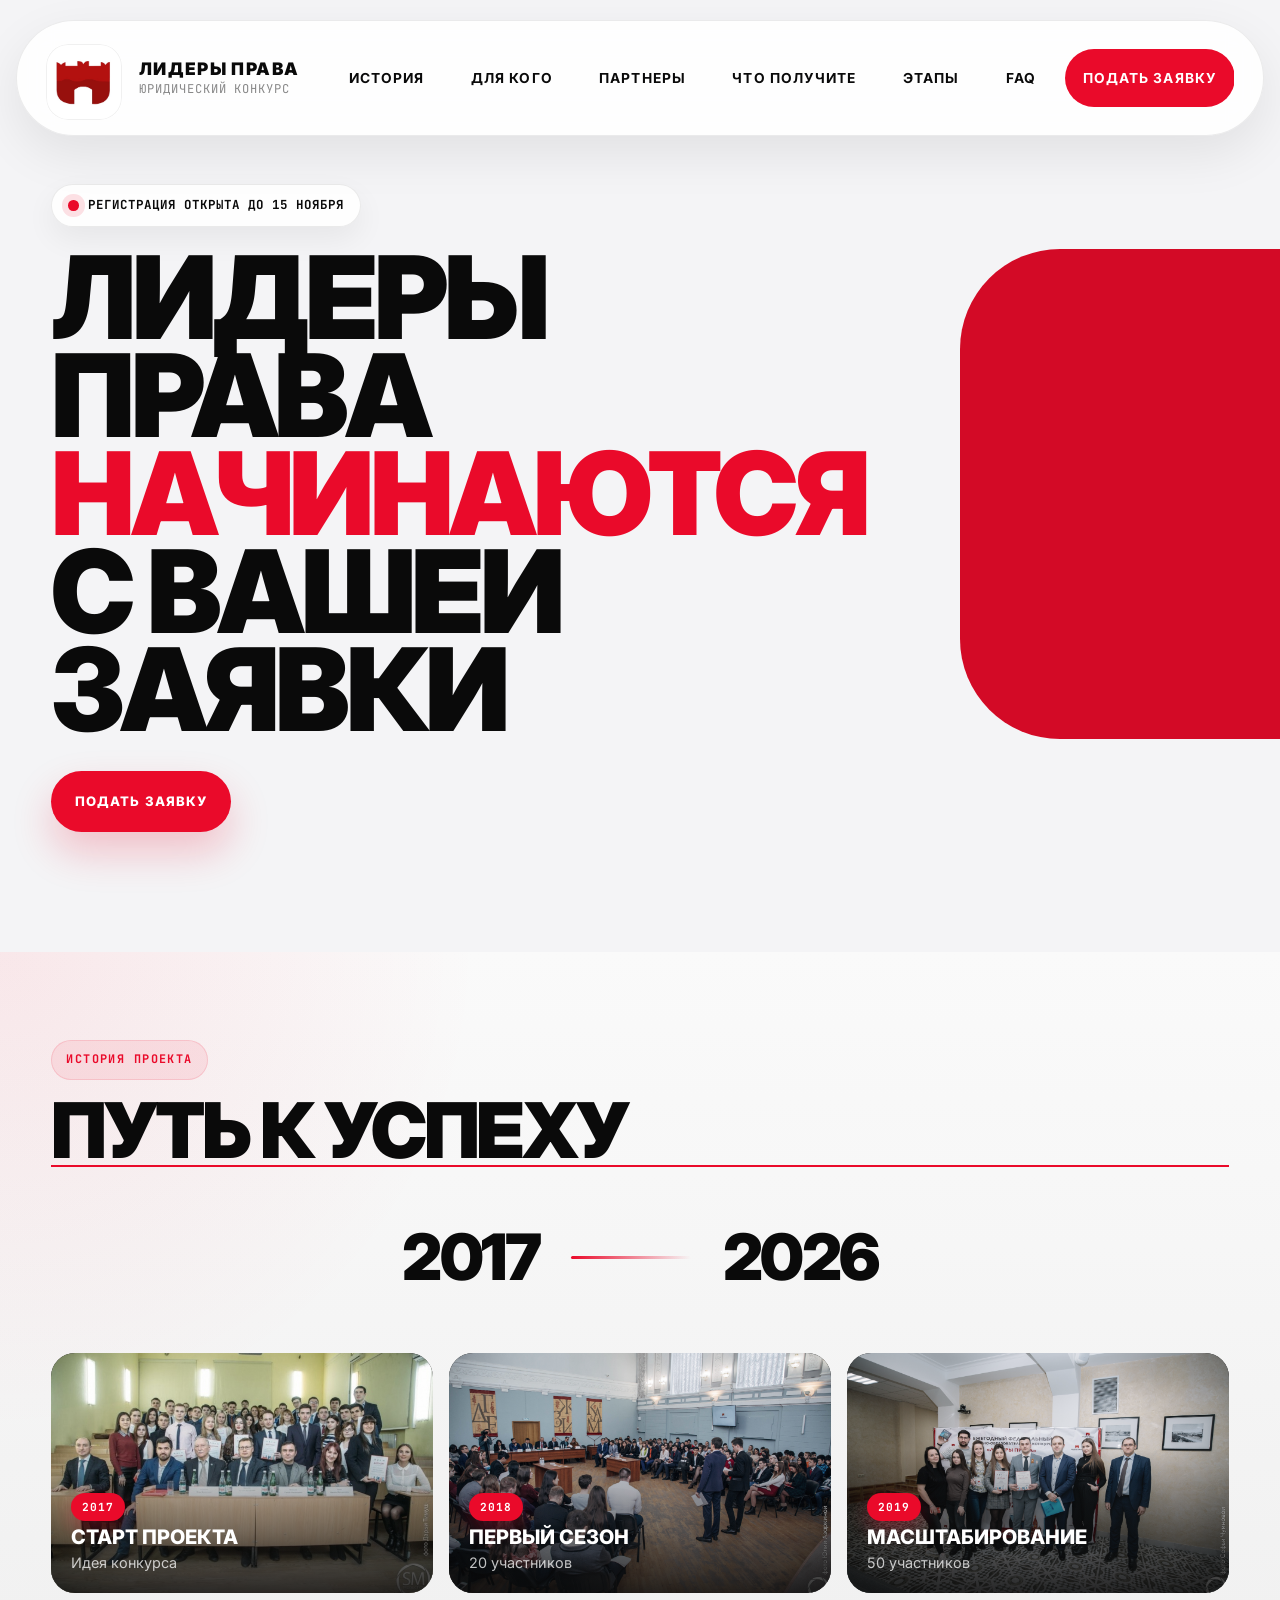
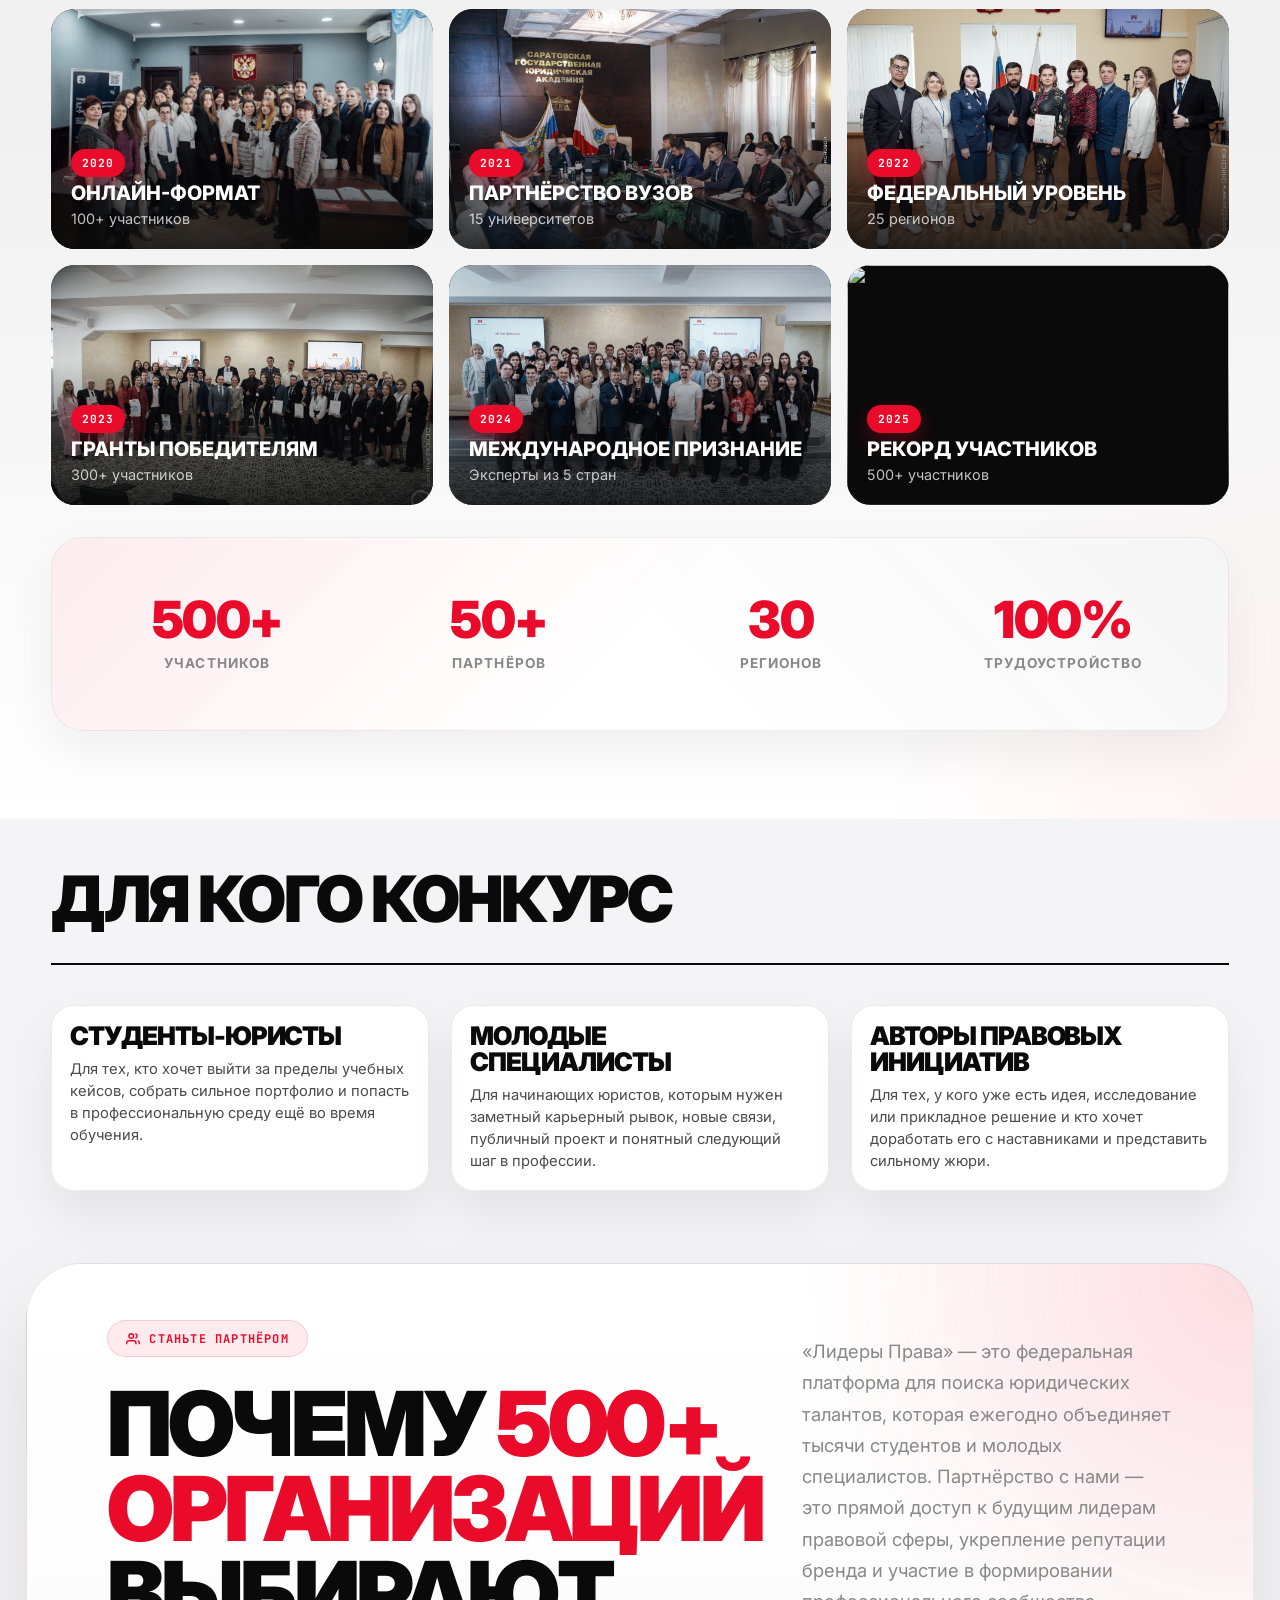
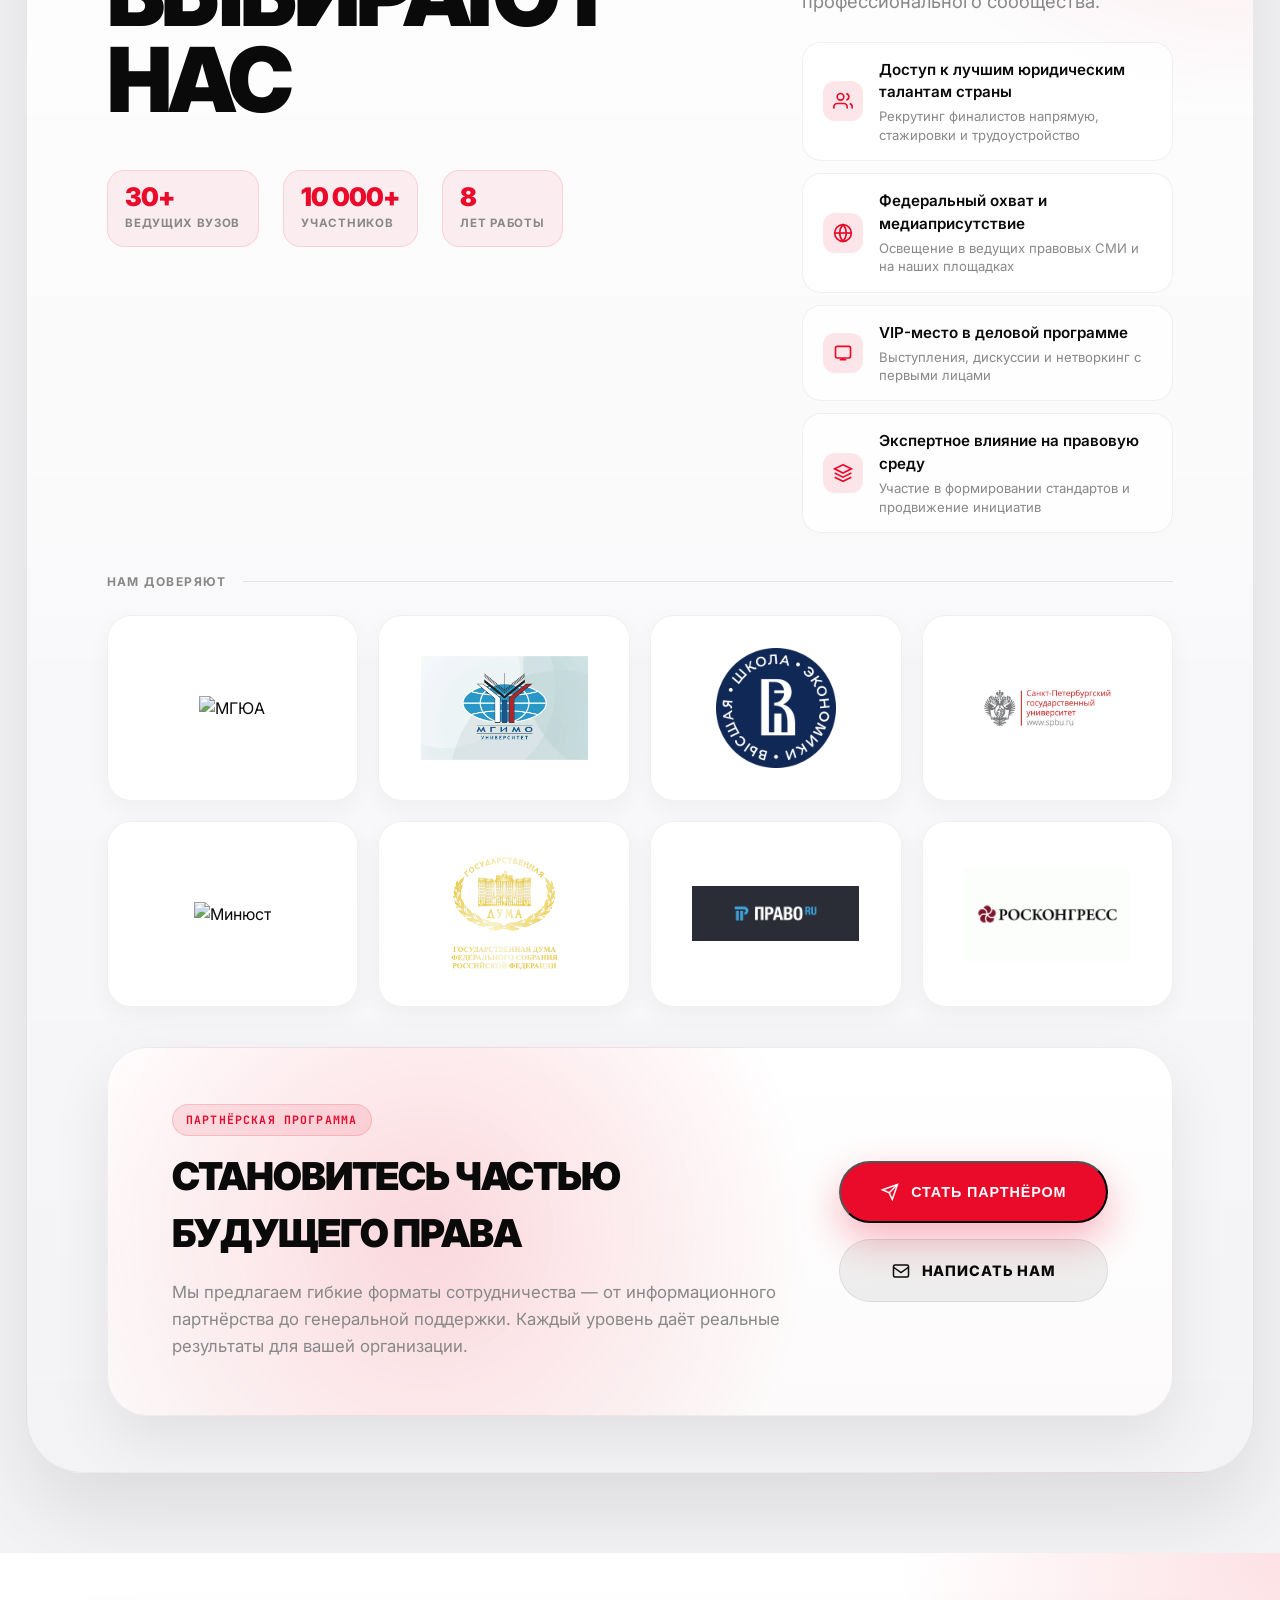
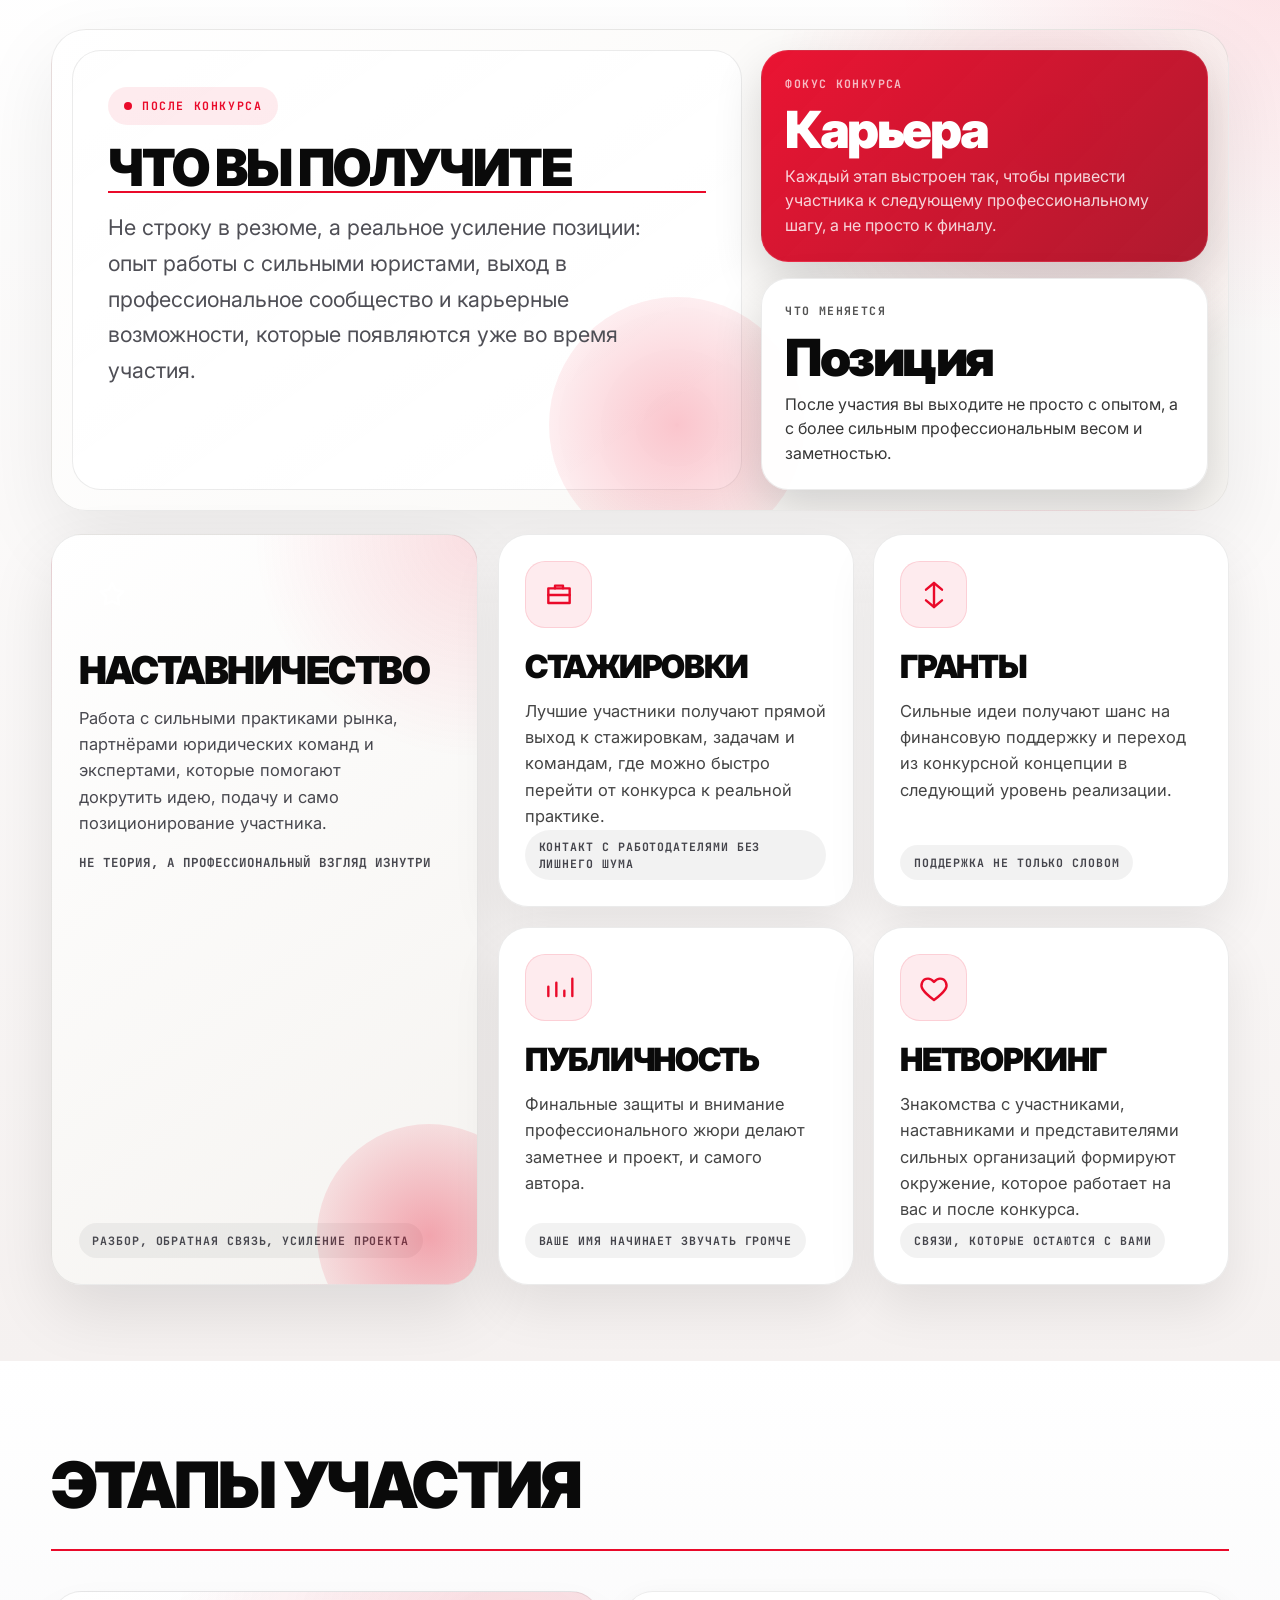
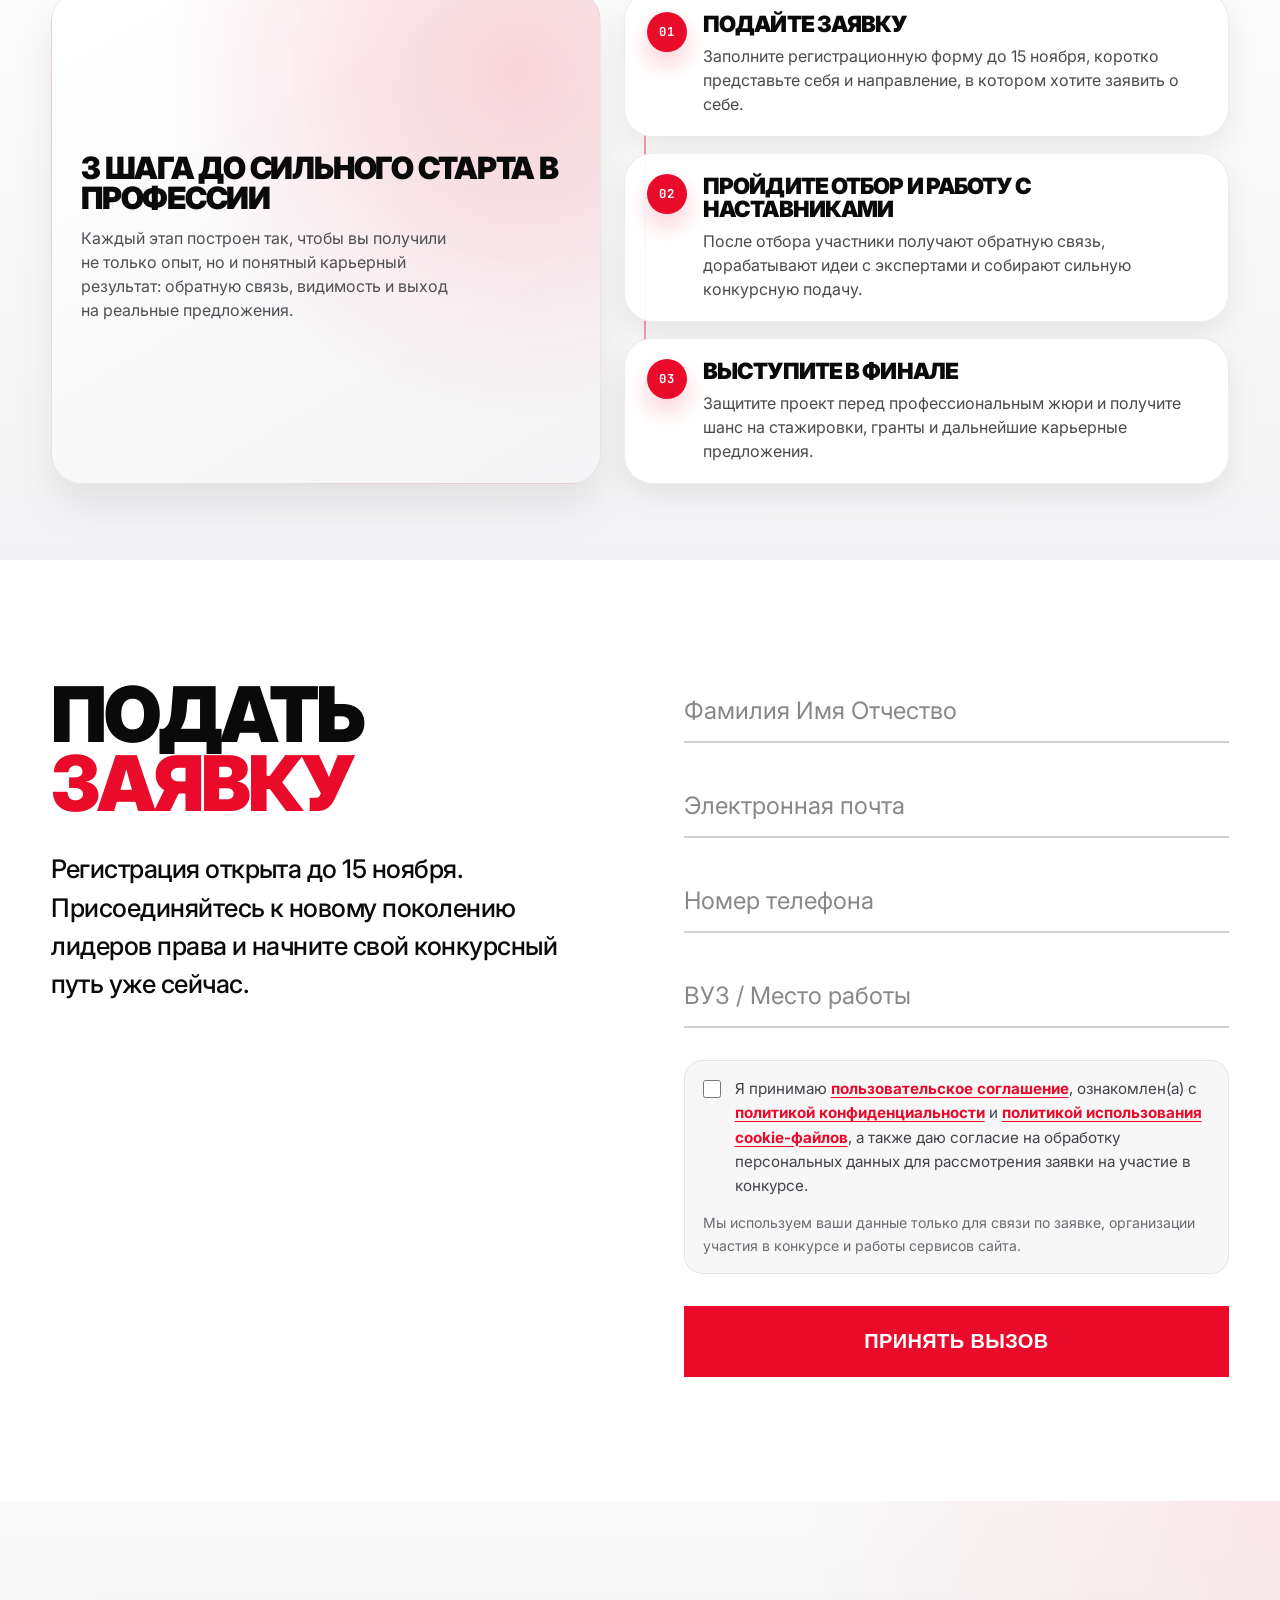
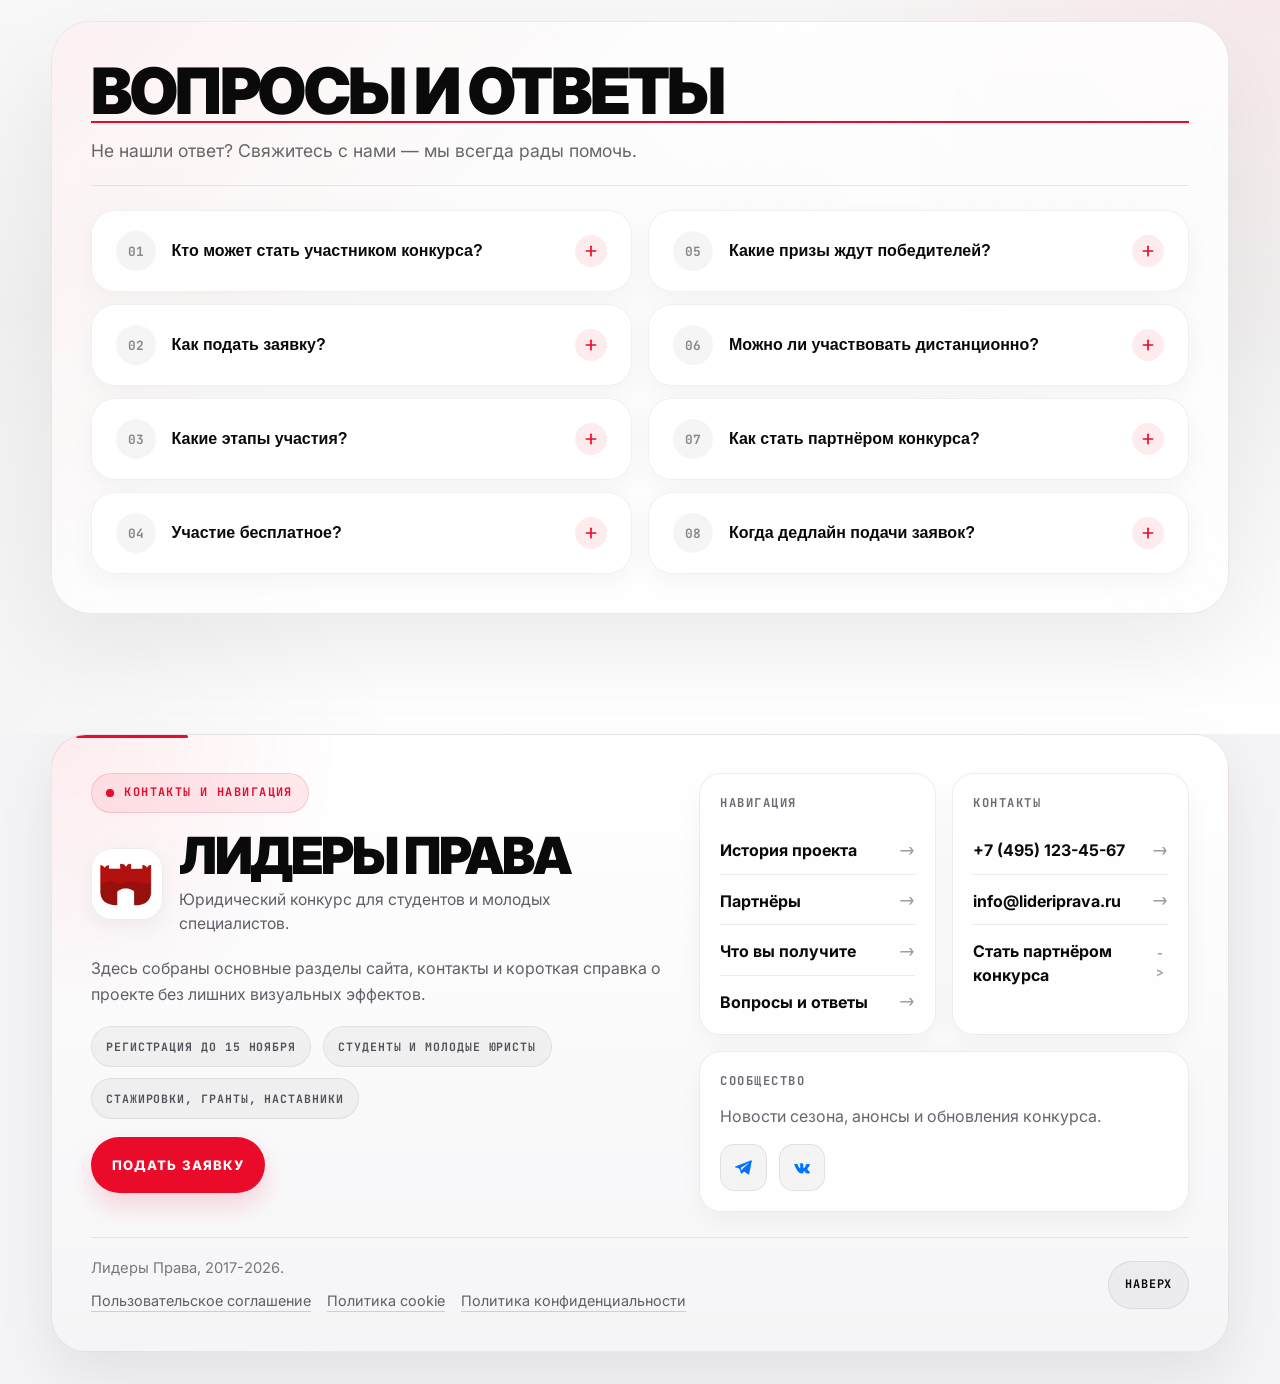
==== commit 47f748b0: "Add structured mobile redesign assets and behavior" ====
--- a/index.html
+++ b/index.html
@@ -8,6 +8,7 @@
     <link rel="preconnect" href="https://fonts.googleapis.com" vid="5">
     <link rel="preconnect" href="https://fonts.gstatic.com" crossorigin="" vid="6">
     <link href="https://fonts.googleapis.com/css2?family=Inter:wght@400;500;700;900&amp;family=JetBrains+Mono:wght@400;700&amp;display=swap" rel="stylesheet" vid="7">
+    <link rel="stylesheet" href="./style-mobile.css">
 
     <style vid="modified_css">
         /* Fade animation styles - disabled */
@@ -4277,6 +4278,9 @@
 
         /* Partners mobile UX rework */
         @media (max-width: 900px) {
+            .benefit-card-footer {
+                display: none;
+            }
             #partners.partners-strip {
                 padding: 1rem 0 2rem;
             }
@@ -4642,14 +4646,14 @@
 
         <nav class="top-nav" id="mainNav" aria-label="Основная навигация" aria-hidden="false">
             <div class="top-nav-group">
-                <a href="javascript:void(0)" onclick="scrollToSection('home')">Главная</a>
-                <a href="javascript:void(0)" onclick="scrollToSection('story')">История</a>
-                <a href="javascript:void(0)" onclick="scrollToSection('audience')">Для кого</a>
-                <a href="javascript:void(0)" onclick="scrollToSection('partners')">Партнеры</a>
-                <a href="javascript:void(0)" onclick="scrollToSection('benefits')">Что получите</a>
-                <a href="javascript:void(0)" onclick="scrollToSection('timeline')">Этапы</a>
-                <a href="javascript:void(0)" onclick="scrollToSection('faq')">FAQ</a>
-                <a href="javascript:void(0)" onclick="scrollToSection('apply')" class="nav-cta">Регистрация</a>
+                <a class="nav-item" data-key="home" href="javascript:void(0)" onclick="scrollToSection('home')">Главная</a>
+                <a class="nav-item" data-key="story" href="javascript:void(0)" onclick="scrollToSection('story')">История</a>
+                <a class="nav-item" data-key="audience" href="javascript:void(0)" onclick="scrollToSection('audience')">Для кого</a>
+                <a class="nav-item" data-key="partners" href="javascript:void(0)" onclick="scrollToSection('partners')">Партнеры</a>
+                <a class="nav-item" data-key="benefits" href="javascript:void(0)" onclick="scrollToSection('benefits')">Что получите</a>
+                <a class="nav-item" data-key="stages" href="javascript:void(0)" onclick="scrollToSection('timeline')">Этапы</a>
+                <a class="nav-item" data-key="faq" href="javascript:void(0)" onclick="scrollToSection('faq')">FAQ</a>
+                <a class="nav-item nav-item-cta nav-cta" data-key="registration" href="javascript:void(0)" onclick="scrollToSection('apply')">Подать заявку</a>
             </div>
         </nav>
     </header>
@@ -4662,13 +4666,24 @@
                 <div class="hero-content hero-copy" vid="50">
                     <span class="eyebrow hero-reveal hero-reveal-delay-1">Регистрация открыта до 15 ноября</span>
                     <h1 class="display-text" vid="57">
-                        <span class="hero-line hero-line-1" vid="58">лидеры</span><br vid="59">
-                        <span class="hero-line hero-line-2" vid="60">права</span><br vid="61">
-                        <span class="hero-line hero-line-3 text-red" vid="62">начинаются</span><br vid="63">
-                        <span class="hero-line hero-line-4" vid="64">с вашеи</span><br vid="65">
-                        <span class="hero-line hero-line-5" vid="66">заявки</span>
+                        <span class="desktop-hero-title">
+                            <span class="hero-line hero-line-1" vid="58">лидеры</span><br vid="59">
+                            <span class="hero-line hero-line-2" vid="60">права</span><br vid="61">
+                            <span class="hero-line hero-line-3 text-red" vid="62">начинаются</span><br vid="63">
+                            <span class="hero-line hero-line-4" vid="64">с вашеи</span><br vid="65">
+                            <span class="hero-line hero-line-5" vid="66">заявки</span>
+                        </span>
+                        <span class="mobile-hero-title">Конкурс для лидеров юридической профессии</span>
                     </h1>
-
+                    <p class="mobile-hero-subtitle">Стажировки, наставники и гранты — для студентов и молодых юристов</p>
+                    <div class="deadline-timer" id="deadlineTimer">
+                        <div class="timer-block"><span id="tDays">00</span><label>дней</label></div>
+                        <div class="timer-sep">:</div>
+                        <div class="timer-block"><span id="tHours">00</span><label>часов</label></div>
+                        <div class="timer-sep">:</div>
+                        <div class="timer-block"><span id="tMins">00</span><label>минут</label></div>
+                    </div>
+                    <a href="#apply" class="hero-cta mobile-hero-cta">Подать заявку</a>
                 </div>
 
             </div>
@@ -4813,16 +4828,25 @@
             <h2 class="section-header">Для кого конкурс</h2>
             <div class="audience-grid">
                 <article class="audience-card animate-on-scroll stagger-1">
-                    <h3>Студенты-юристы</h3>
-                    <p>Для тех, кто хочет выйти за пределы учебных кейсов, собрать сильное портфолио и попасть в профессиональную среду ещё во время обучения.</p>
+                    <div class="audience-icon" aria-hidden="true">🎓</div>
+                    <div class="audience-content">
+                        <h3>Студенты-юристы</h3>
+                        <p>Для тех, кто хочет выйти за пределы учебных кейсов, собрать сильное портфолио и попасть в профессиональную среду ещё во время обучения.</p>
+                    </div>
                 </article>
                 <article class="audience-card animate-on-scroll stagger-2">
-                    <h3>Молодые специалисты</h3>
-                    <p>Для начинающих юристов, которым нужен заметный карьерный рывок, новые связи, публичный проект и понятный следующий шаг в профессии.</p>
+                    <div class="audience-icon" aria-hidden="true">⚖️</div>
+                    <div class="audience-content">
+                        <h3>Молодые специалисты</h3>
+                        <p>Для начинающих юристов, которым нужен заметный карьерный рывок, новые связи, публичный проект и понятный следующий шаг в профессии.</p>
+                    </div>
                 </article>
                 <article class="audience-card animate-on-scroll stagger-3">
-                    <h3>Авторы правовых инициатив</h3>
-                    <p>Для тех, у кого уже есть идея, исследование или прикладное решение и кто хочет доработать его с наставниками и представить сильному жюри.</p>
+                    <div class="audience-icon" aria-hidden="true">💡</div>
+                    <div class="audience-content">
+                        <h3>Авторы правовых инициатив</h3>
+                        <p>Для тех, у кого уже есть идея, исследование или прикладное решение и кто хочет доработать его с наставниками и представить сильному жюри.</p>
+                    </div>
                 </article>
             </div>
         </div>
@@ -5044,6 +5068,26 @@
         </div>
     </section>
 
+    <section class="testimonials mobile-only" id="testimonials">
+        <div class="container">
+            <h2>Что говорят участники</h2>
+            <div class="testimonial-card">
+                <div class="t-avatar">АС</div>
+                <div class="t-body">
+                    <p class="t-quote">«Конкурс помог мне попасть на стажировку в юридическую фирму ещё на 4-м курсе»</p>
+                    <p class="t-author">Анна С., победитель 2024, МГУ</p>
+                </div>
+            </div>
+            <div class="testimonial-card">
+                <div class="t-avatar">ИП</div>
+                <div class="t-body">
+                    <p class="t-quote">«После финала я получил(а) наставника и предложение о практике — это реально меняет старт карьеры»</p>
+                    <p class="t-author">Илья П., финалист 2025, СПбГУ</p>
+                </div>
+            </div>
+        </div>
+    </section>
+
     <section id="timeline" class="timeline">
         <div class="container">
             <h2 class="section-header">Этапы участия</h2>
@@ -5090,6 +5134,22 @@
                 </div>
                 
                 <form class="form-fields" id="applicationForm" vid="102">
+                    <div class="form-progress">
+                        <div class="progress-step active" data-step="1">
+                            <div class="step-dot">1</div>
+                            <span>О себе</span>
+                        </div>
+                        <div class="progress-line"></div>
+                        <div class="progress-step" data-step="2">
+                            <div class="step-dot">2</div>
+                            <span>Направление</span>
+                        </div>
+                        <div class="progress-line"></div>
+                        <div class="progress-step" data-step="3">
+                            <div class="step-dot">3</div>
+                            <span>Подтверждение</span>
+                        </div>
+                    </div>
                     <div class="form-group" vid="103">
                         <input type="text" name="full_name" placeholder="Фамилия Имя Отчество" required="" vid="104">
                     </div>
@@ -5532,6 +5592,14 @@
         <img src="" alt="" id="lightboxImg">
     </div>
 
+    <div class="mobile-sticky-bar" id="stickyCta">
+        <div class="sticky-bar-left">
+            <span class="sticky-label">Приём заявок</span>
+            <span class="sticky-deadline">до 15 ноября</span>
+        </div>
+        <a href="#apply" class="sticky-btn">Подать заявку</a>
+    </div>
+
     <script>
         document.addEventListener('DOMContentLoaded', function() {
             const overlay = document.getElementById('lightboxOverlay');
@@ -5661,4 +5729,5 @@
             });
         });
     </script>
+    <script src="./scripts-mobile.js"></script>
 </body></html>
--- a/style-mobile.css
+++ b/style-mobile.css
@@ -0,0 +1,330 @@
+.mobile-hero-title,
+.mobile-hero-subtitle,
+.mobile-hero-cta,
+.deadline-timer,
+.mobile-sticky-bar,
+.form-progress,
+.testimonials,
+.audience-icon {
+  display: none;
+}
+
+.mobile-only {
+  display: none;
+}
+
+/* MOBILE REDESIGN: HERO */
+@media (max-width: 480px) {
+  .desktop-hero-title {
+    display: none;
+  }
+
+  .mobile-hero-title {
+    display: block;
+  }
+
+  .hero {
+    background: linear-gradient(145deg, #0f172a 0%, #1e293b 52%, #0b1220 100%);
+    padding-top: calc(7.75rem + env(safe-area-inset-top));
+    padding-bottom: 2.25rem;
+    min-height: auto;
+  }
+
+  .hero .display-text {
+    margin-bottom: 0;
+  }
+
+  .mobile-hero-title {
+    font-size: clamp(22px, 6vw, 28px);
+    font-weight: 700;
+    line-height: 1.25;
+    color: #ffffff;
+    letter-spacing: -0.01em;
+  }
+
+  .mobile-hero-subtitle {
+    display: block;
+    font-size: 14px;
+    color: rgba(255, 255, 255, 0.65);
+    margin-top: 10px;
+    line-height: 1.45;
+    max-width: 30rem;
+  }
+
+  .mobile-hero-cta {
+    display: inline-flex;
+    width: 100%;
+    min-height: 52px;
+    font-size: 16px;
+    border-radius: 12px;
+    background: #2563eb;
+    color: #fff;
+    font-weight: 600;
+    margin-top: 6px;
+  }
+}
+
+/* MOBILE REDESIGN: STICKY BAR */
+@media (max-width: 480px) {
+  body.mobile-sticky-visible {
+    padding-bottom: calc(82px + env(safe-area-inset-bottom));
+  }
+
+  .mobile-sticky-bar {
+    display: flex;
+    position: fixed;
+    bottom: 0;
+    left: 0;
+    right: 0;
+    background: #0f172a;
+    border-top: 1px solid rgba(255, 255, 255, 0.1);
+    padding: 10px 16px 16px;
+    align-items: center;
+    justify-content: space-between;
+    gap: 12px;
+    transform: translateY(100%);
+    transition: transform 0.3s ease;
+    z-index: 999;
+    padding-bottom: calc(16px + env(safe-area-inset-bottom));
+  }
+
+  .mobile-sticky-bar.visible {
+    transform: translateY(0);
+  }
+
+  .sticky-bar-left {
+    display: flex;
+    flex-direction: column;
+  }
+
+  .sticky-label {
+    font-size: 11px;
+    color: rgba(255, 255, 255, 0.5);
+  }
+
+  .sticky-deadline {
+    font-size: 13px;
+    font-weight: 600;
+    color: #fff;
+  }
+
+  .sticky-btn {
+    background: #2563eb;
+    color: #fff;
+    font-size: 14px;
+    font-weight: 600;
+    padding: 10px 20px;
+    border-radius: 10px;
+    text-decoration: none;
+    white-space: nowrap;
+  }
+}
+
+/* MOBILE REDESIGN: TIMER */
+@media (max-width: 480px) {
+  .deadline-timer {
+    display: flex;
+    align-items: center;
+    gap: 6px;
+    margin: 14px 0;
+  }
+
+  .timer-block {
+    display: flex;
+    flex-direction: column;
+    align-items: center;
+    background: rgba(255, 255, 255, 0.08);
+    border: 1px solid rgba(255, 255, 255, 0.12);
+    border-radius: 8px;
+    padding: 8px 12px;
+    min-width: 56px;
+  }
+
+  .timer-block span {
+    font-size: 22px;
+    font-weight: 700;
+    color: #fff;
+    line-height: 1;
+  }
+
+  .timer-block label {
+    font-size: 9px;
+    color: rgba(255, 255, 255, 0.45);
+    margin-top: 3px;
+    text-transform: lowercase;
+  }
+
+  .timer-sep {
+    font-size: 20px;
+    color: rgba(255, 255, 255, 0.3);
+    font-weight: 700;
+  }
+}
+
+/* MOBILE REDESIGN: AUDIENCE */
+@media (max-width: 480px) {
+  .audience-card {
+    border-radius: 14px;
+    padding: 16px;
+    border: 1px solid rgba(0, 0, 0, 0.06);
+    margin-bottom: 10px;
+    display: flex;
+    gap: 12px;
+    align-items: flex-start;
+  }
+
+  .audience-icon {
+    width: 40px;
+    height: 40px;
+    border-radius: 10px;
+    flex-shrink: 0;
+    display: flex;
+    align-items: center;
+    justify-content: center;
+    font-size: 18px;
+  }
+
+  .audience-content {
+    min-width: 0;
+  }
+
+  .audience-content h3 {
+    margin-bottom: 6px;
+    font-size: 1rem;
+  }
+
+  .audience-content p {
+    font-size: 0.9rem;
+    line-height: 1.5;
+  }
+
+  .audience-card:nth-child(1) .audience-icon {
+    background: #eff6ff;
+  }
+
+  .audience-card:nth-child(2) .audience-icon {
+    background: #f0fdf4;
+  }
+
+  .audience-card:nth-child(3) .audience-icon {
+    background: #fff7ed;
+  }
+}
+
+/* MOBILE REDESIGN: FORM PROGRESS */
+@media (max-width: 480px) {
+  .form-progress {
+    display: flex;
+    align-items: center;
+    justify-content: space-between;
+    margin-bottom: 24px;
+  }
+
+  .progress-step {
+    display: flex;
+    flex-direction: column;
+    align-items: center;
+    gap: 4px;
+  }
+
+  .step-dot {
+    width: 28px;
+    height: 28px;
+    border-radius: 50%;
+    background: #e5e7eb;
+    color: #6b7280;
+    font-size: 12px;
+    font-weight: 600;
+    display: flex;
+    align-items: center;
+    justify-content: center;
+  }
+
+  .progress-step.active .step-dot {
+    background: #2563eb;
+    color: #fff;
+  }
+
+  .progress-step span {
+    font-size: 10px;
+    color: #9ca3af;
+  }
+
+  .progress-step.active span {
+    color: #2563eb;
+    font-weight: 500;
+  }
+
+  .progress-line {
+    flex: 1;
+    height: 1px;
+    background: #e5e7eb;
+    margin: 0 4px;
+    margin-bottom: 14px;
+  }
+}
+
+/* MOBILE REDESIGN: NAV SIMPLIFY */
+@media (max-width: 480px) {
+  .top-nav .nav-item:not([data-key="audience"]):not([data-key="stages"]):not([data-key="partners"]):not([data-key="registration"]) {
+    display: none;
+  }
+
+  .top-nav .nav-item-cta {
+    background: #2563eb;
+    color: #fff;
+    border-color: rgba(37, 99, 235, 0.6);
+  }
+}
+
+/* MOBILE REDESIGN: TESTIMONIALS */
+@media (max-width: 480px) {
+  .testimonials.mobile-only {
+    display: block;
+    padding: 32px 0;
+  }
+
+  .testimonials h2 {
+    font-size: 20px;
+    font-weight: 700;
+    margin-bottom: 16px;
+  }
+
+  .testimonial-card {
+    display: flex;
+    gap: 12px;
+    align-items: flex-start;
+    background: #f8fafc;
+    border-radius: 14px;
+    padding: 16px;
+    margin-bottom: 12px;
+    border: 1px solid #e2e8f0;
+  }
+
+  .t-avatar {
+    width: 40px;
+    height: 40px;
+    border-radius: 50%;
+    background: #dbeafe;
+    color: #1d4ed8;
+    font-size: 13px;
+    font-weight: 600;
+    display: flex;
+    align-items: center;
+    justify-content: center;
+    flex-shrink: 0;
+  }
+
+  .t-quote {
+    font-size: 14px;
+    line-height: 1.55;
+    color: #1e293b;
+    font-style: italic;
+  }
+
+  .t-author {
+    font-size: 12px;
+    color: #64748b;
+    margin-top: 8px;
+  }
+}
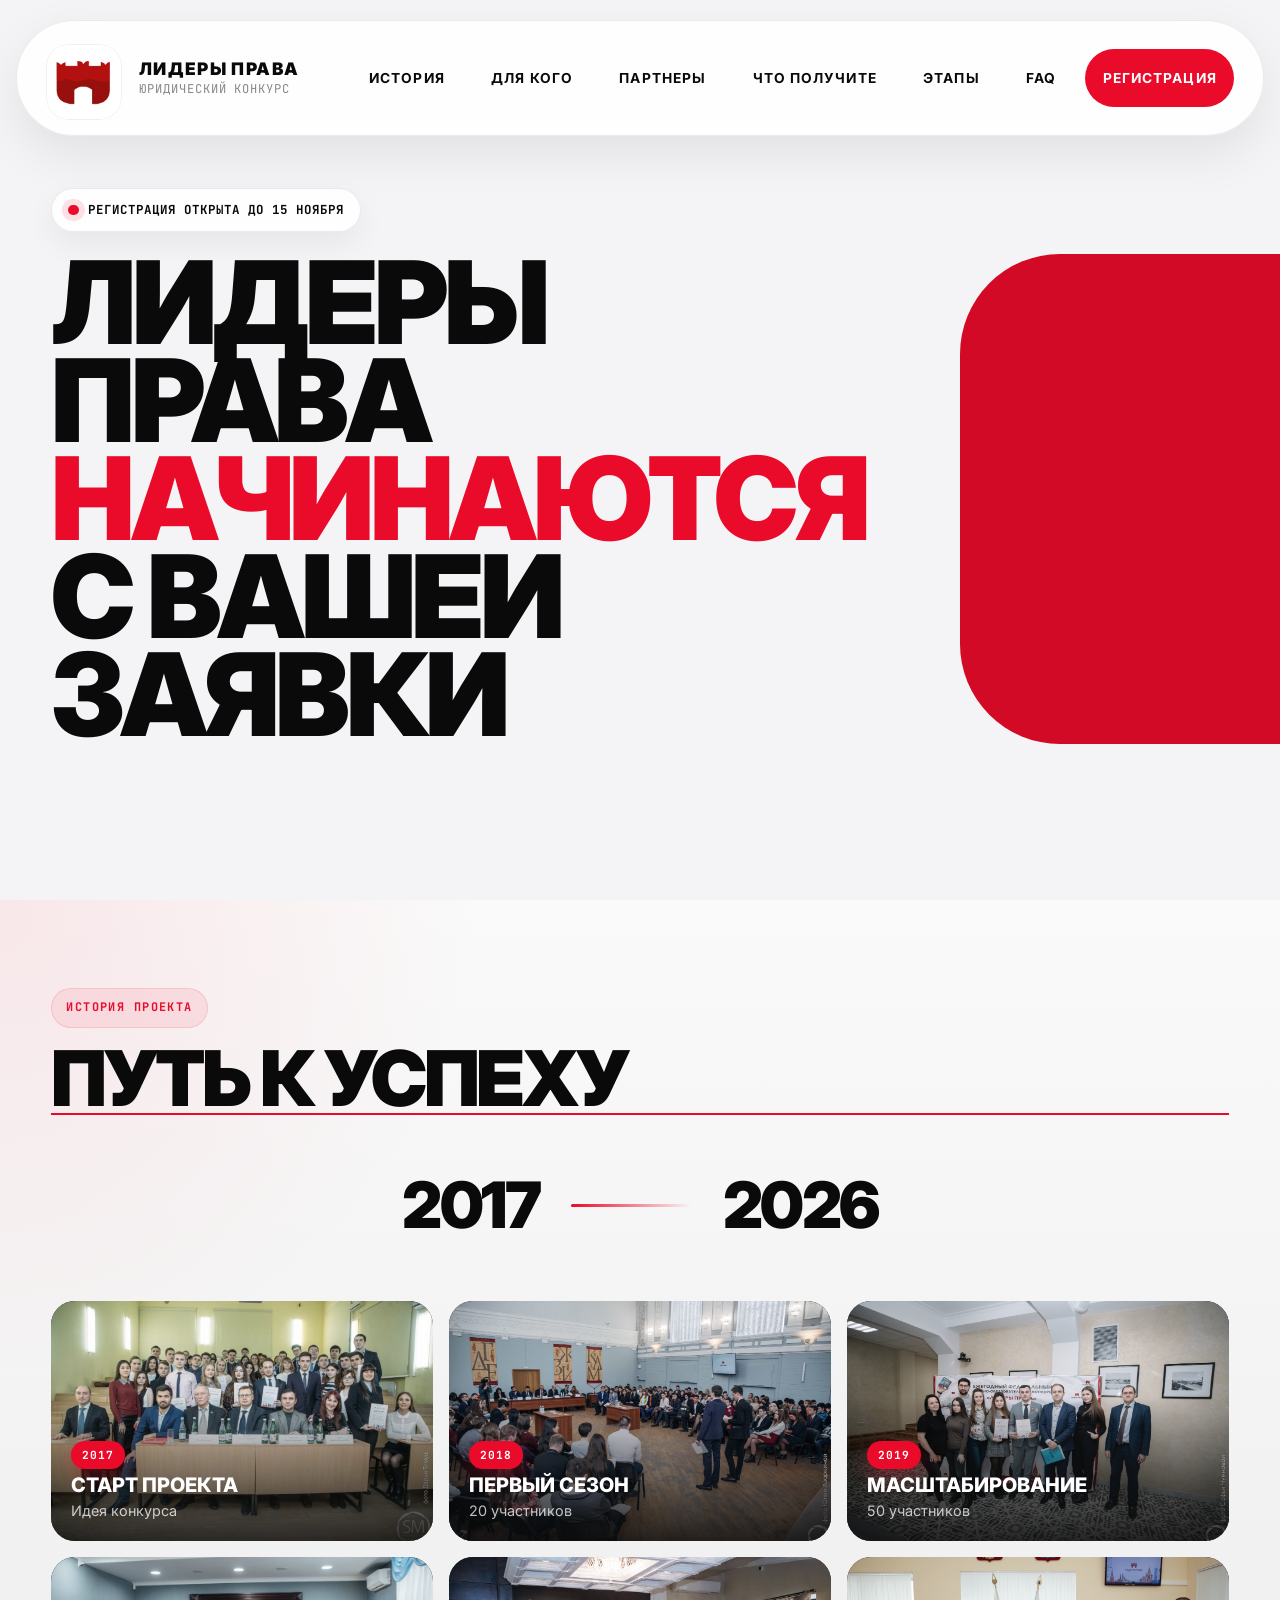
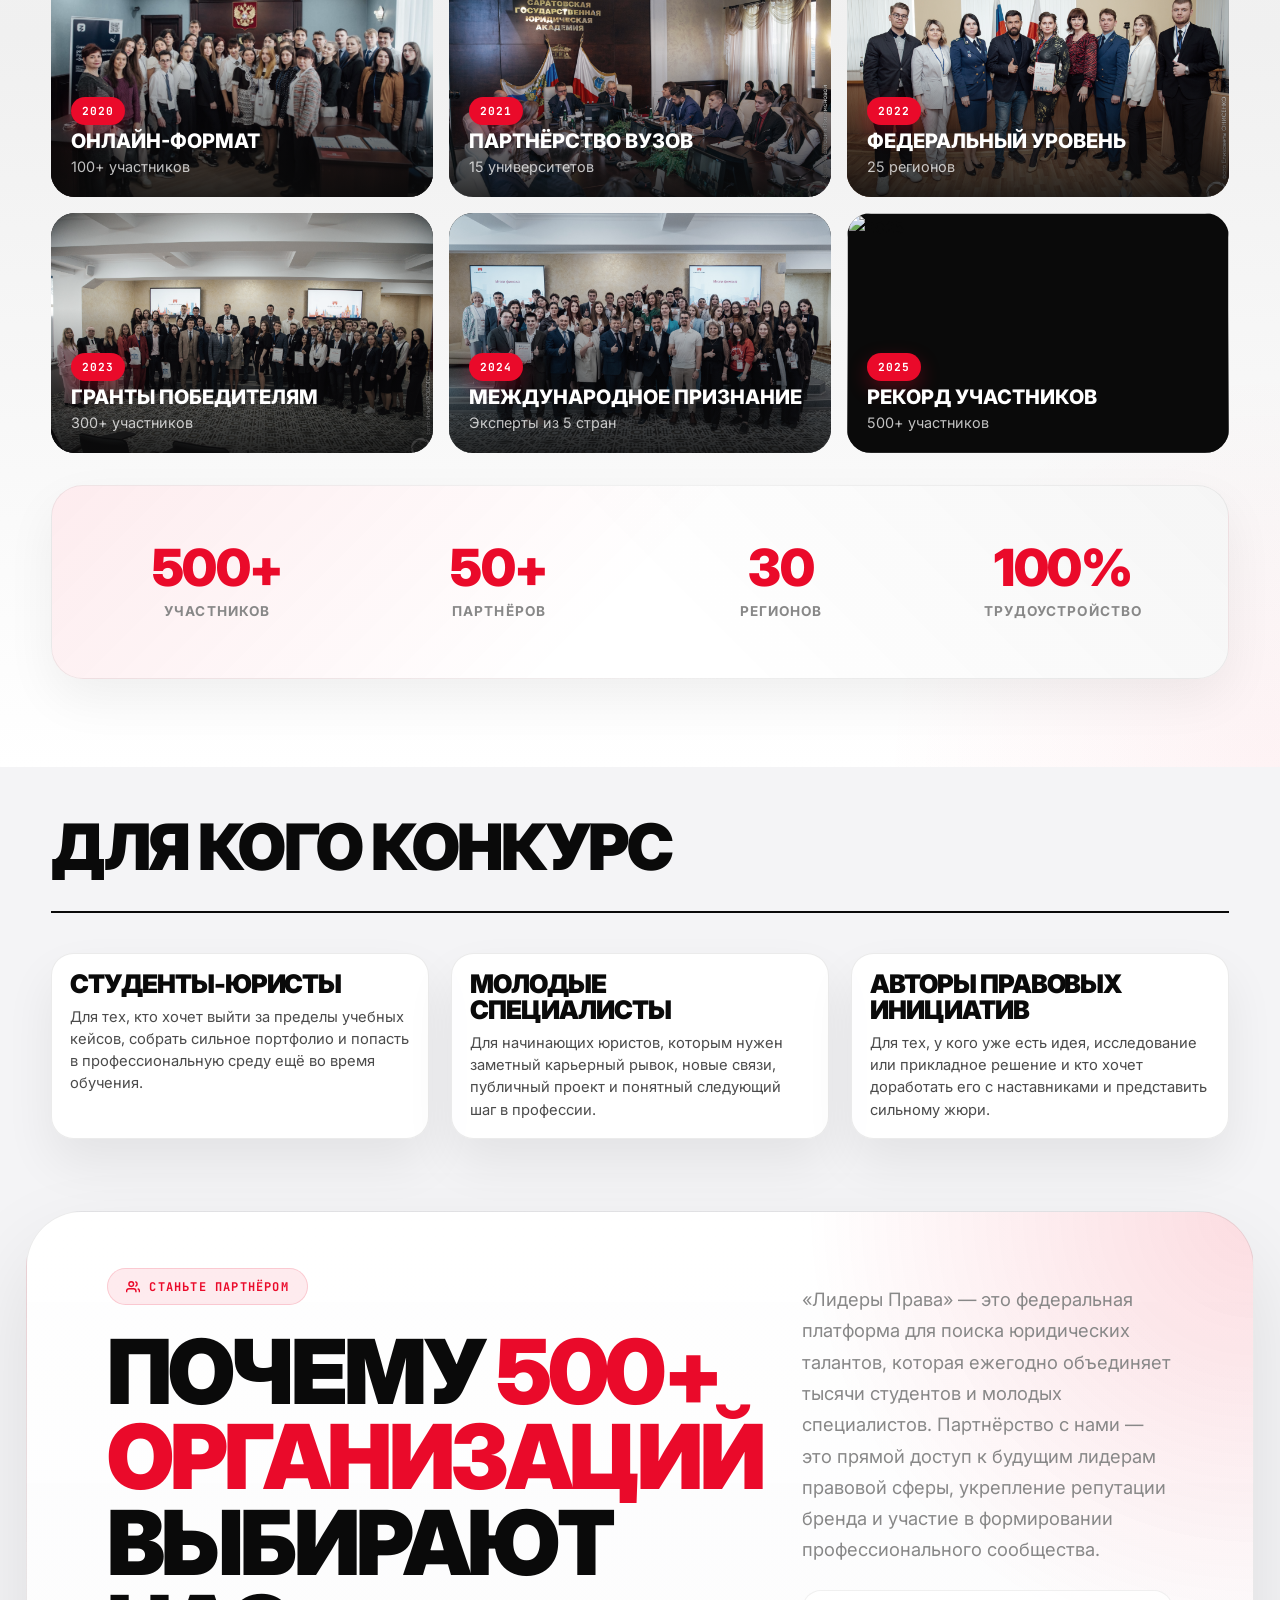
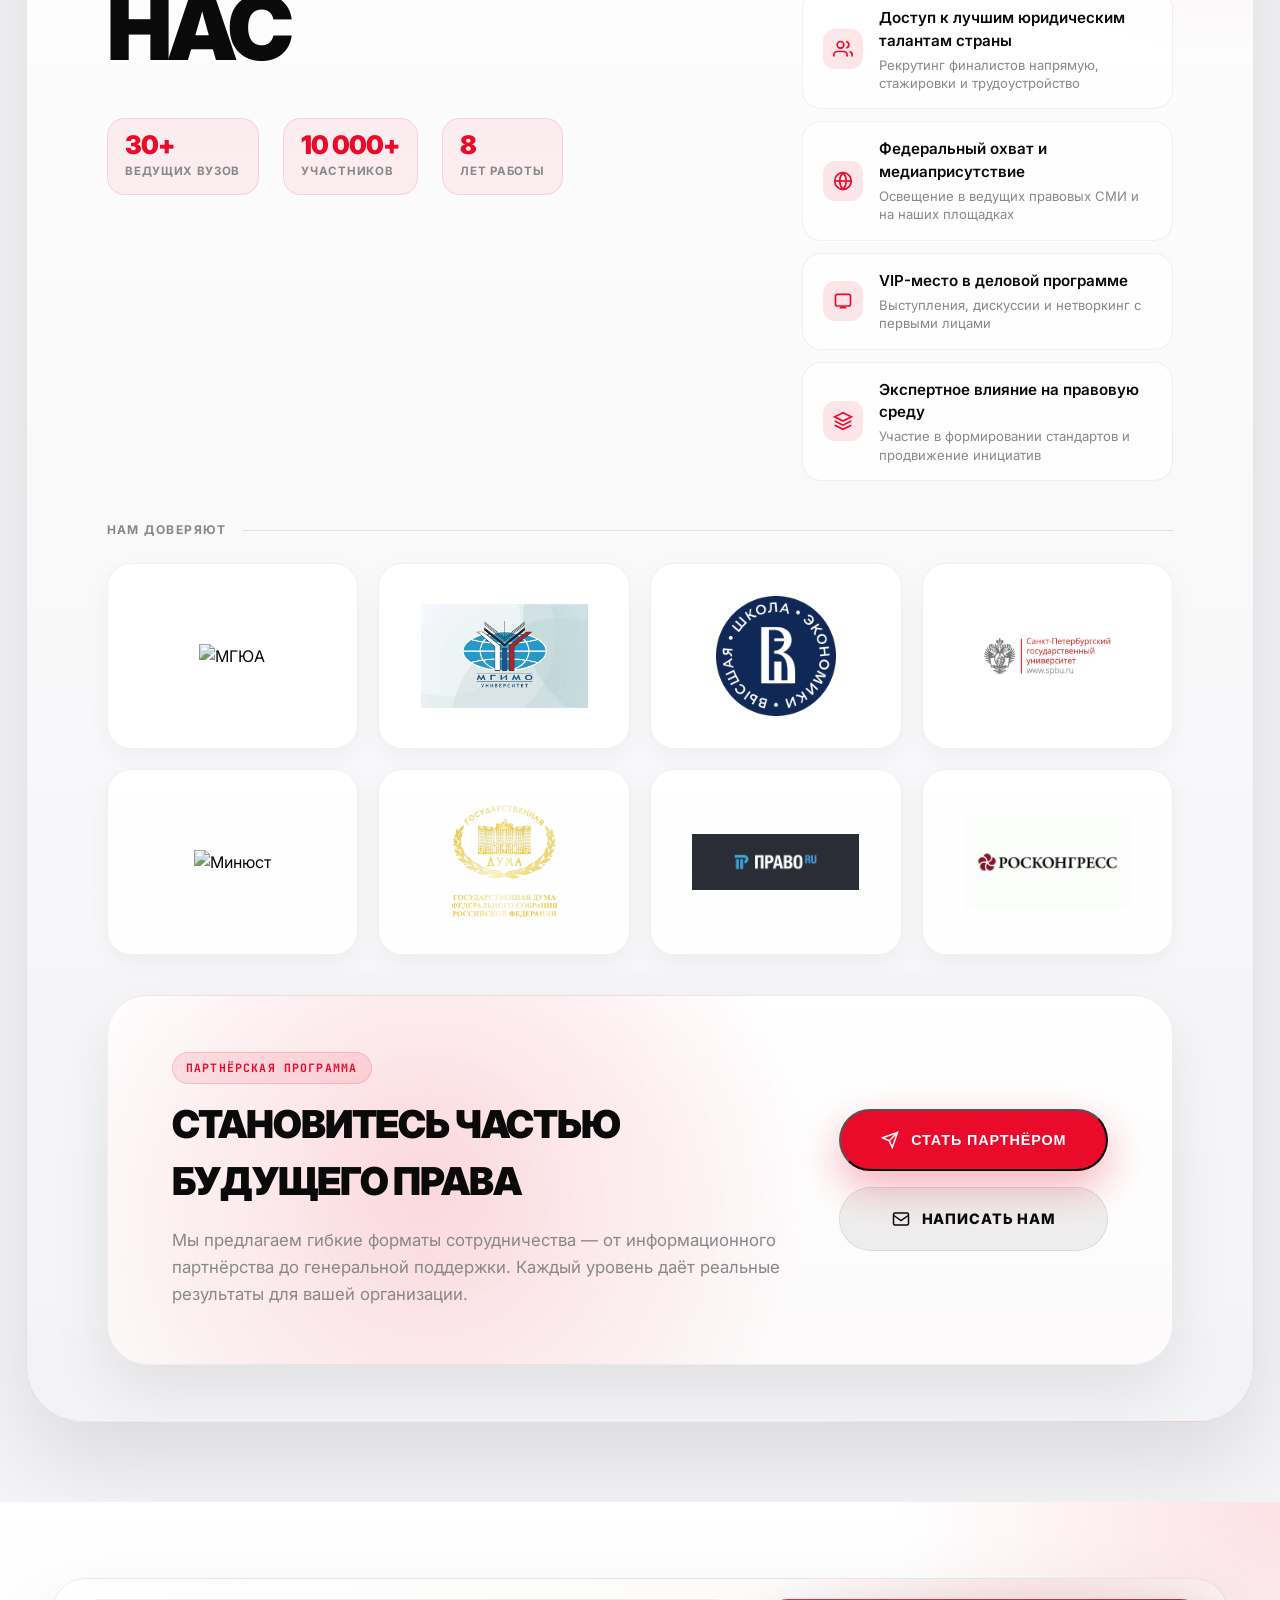
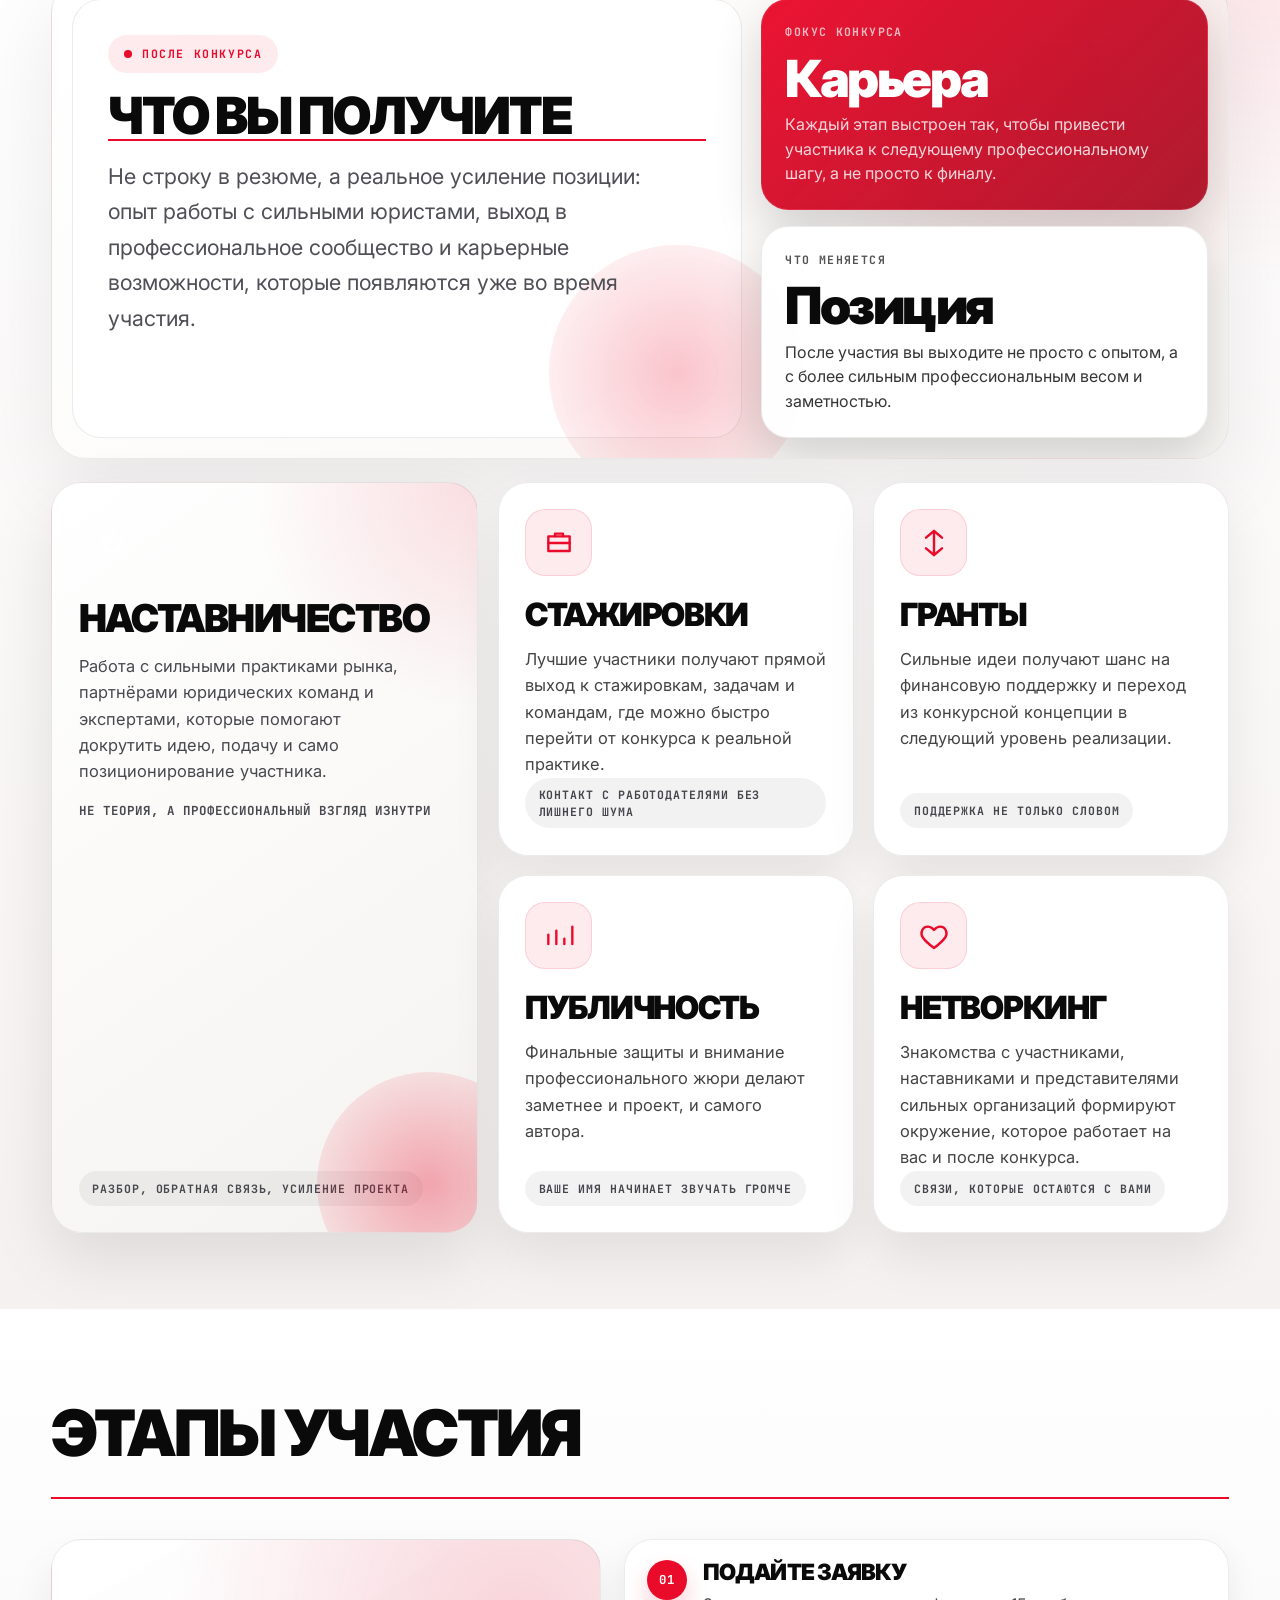
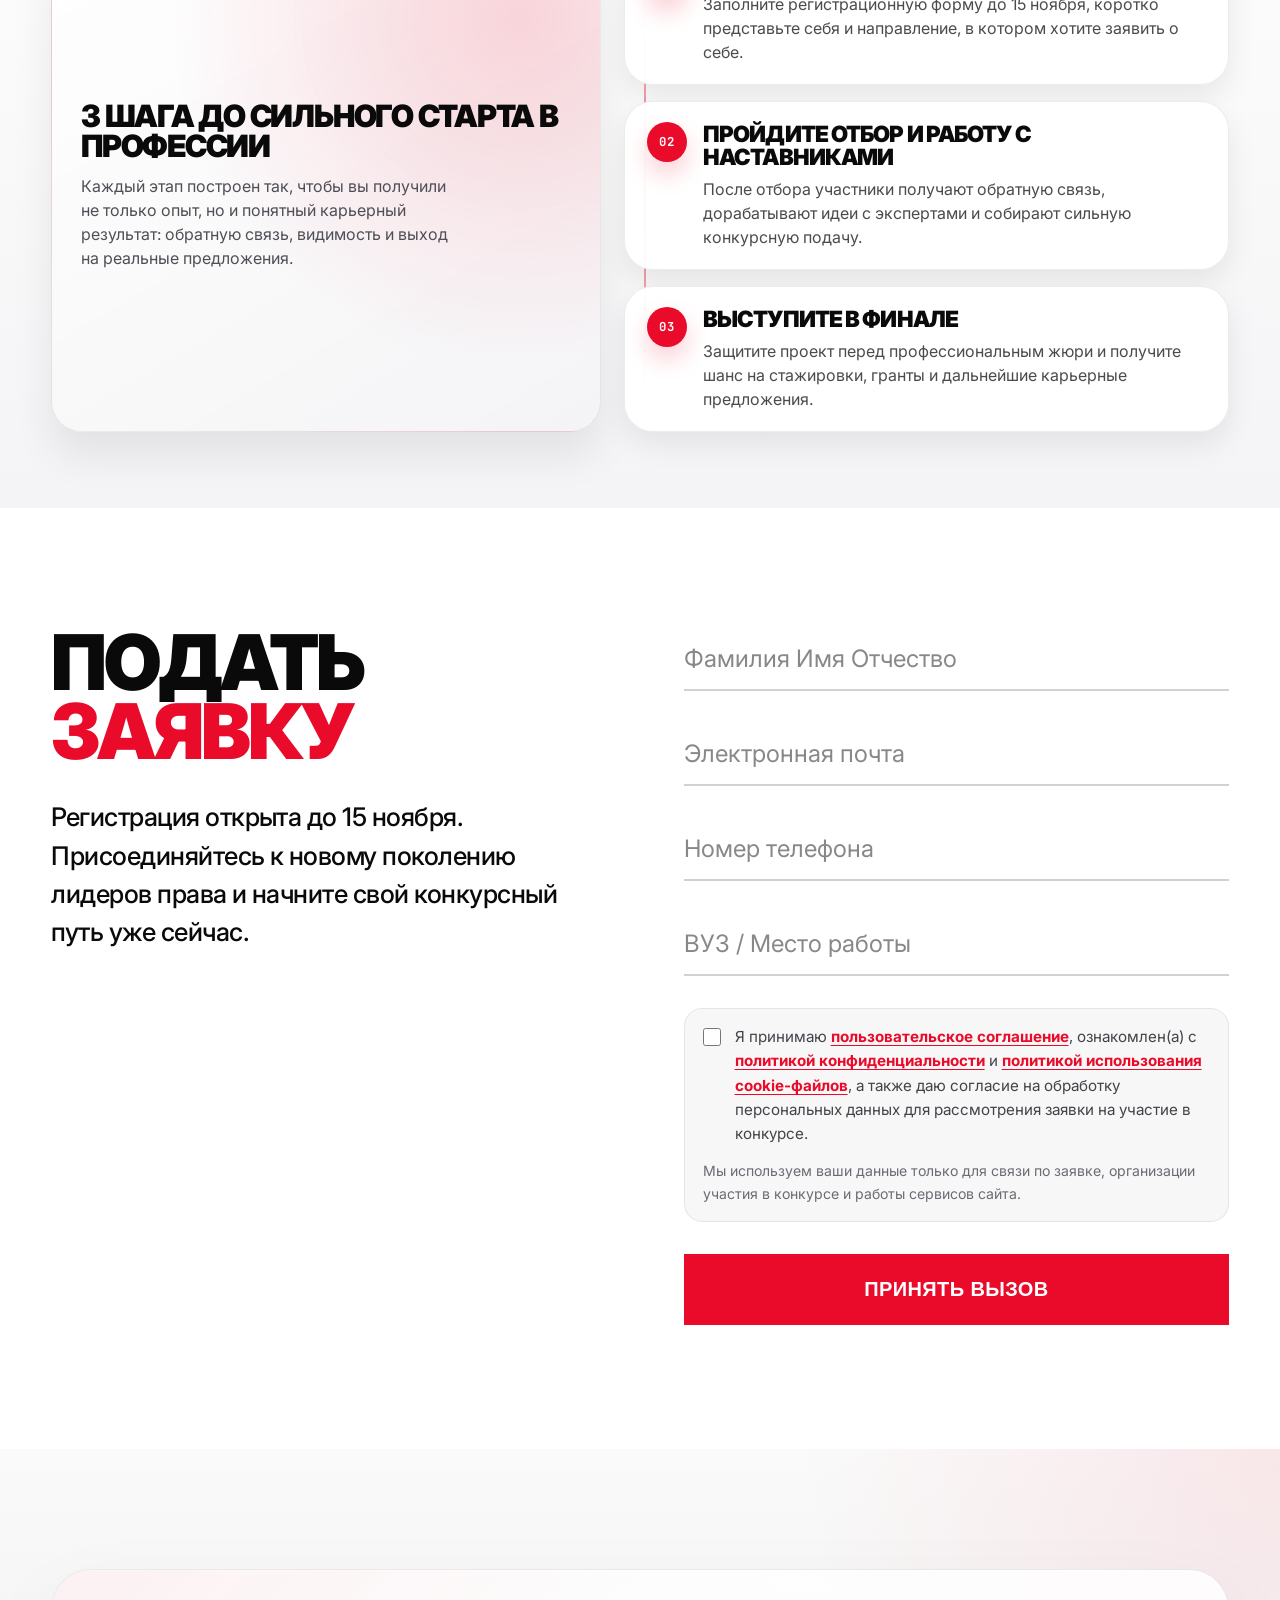
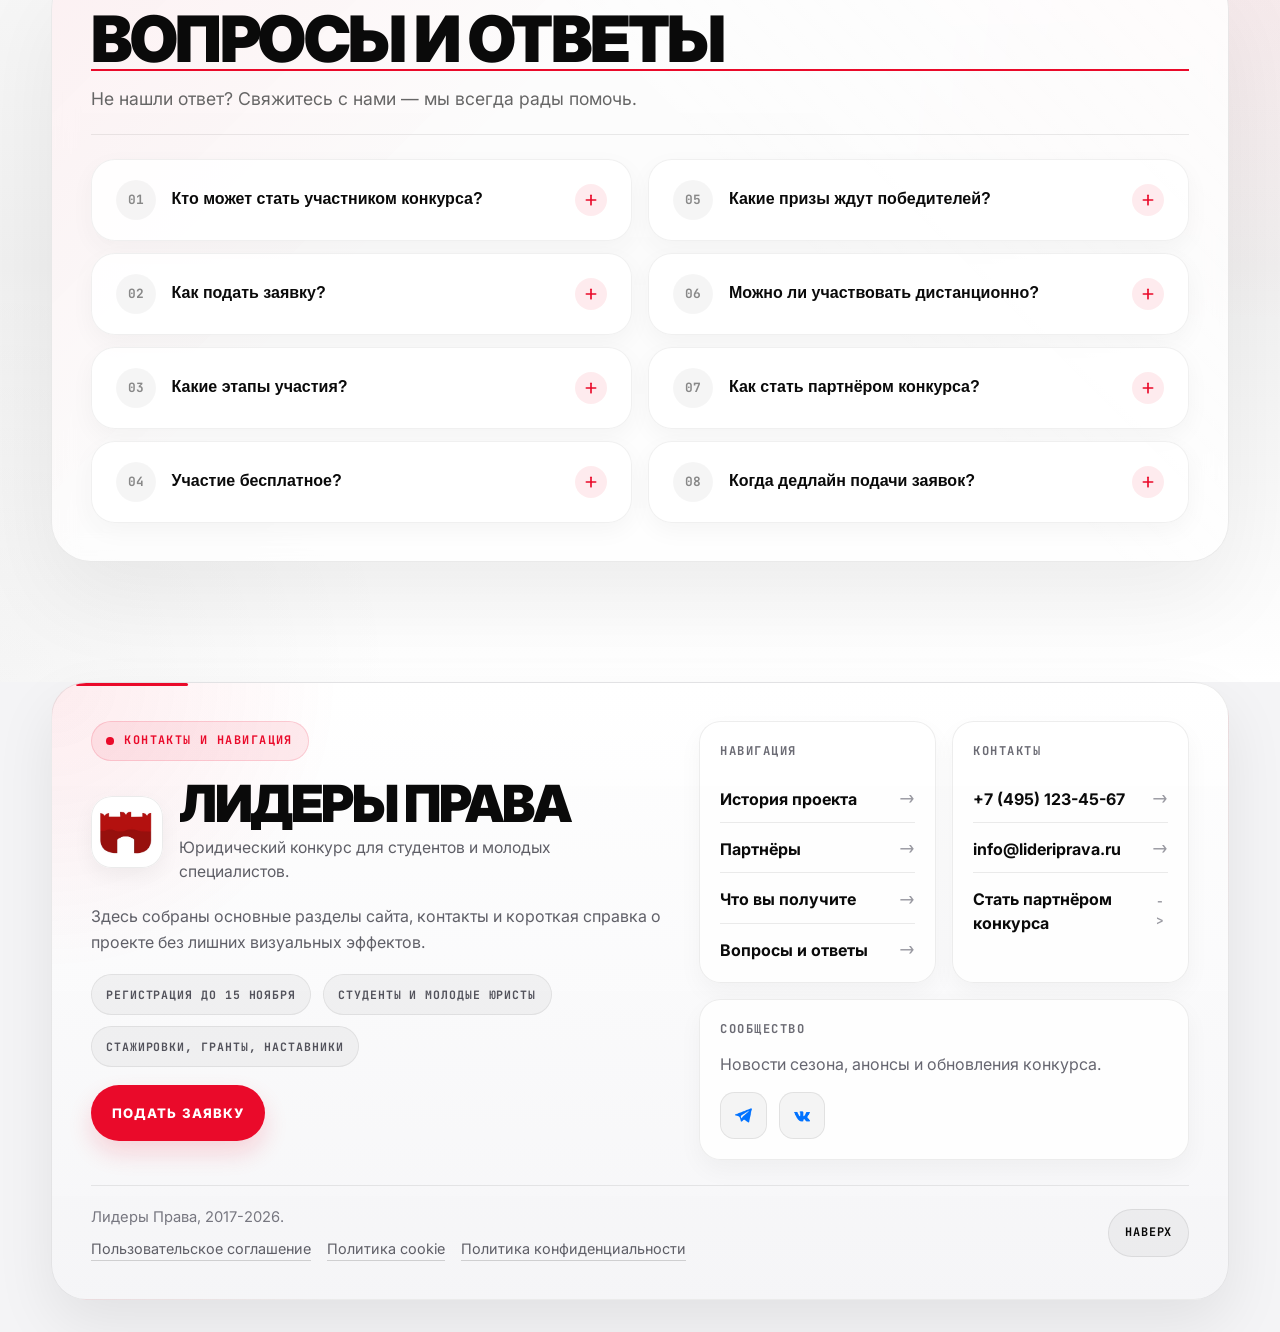
==== commit a1fa389e: "Revert "Add structured mobile redesign assets and behavior" This reverts commit 47f748b02130c0540c6f" ====
--- a/index.html
+++ b/index.html
@@ -8,7 +8,6 @@
     <link rel="preconnect" href="https://fonts.googleapis.com" vid="5">
     <link rel="preconnect" href="https://fonts.gstatic.com" crossorigin="" vid="6">
     <link href="https://fonts.googleapis.com/css2?family=Inter:wght@400;500;700;900&amp;family=JetBrains+Mono:wght@400;700&amp;display=swap" rel="stylesheet" vid="7">
-    <link rel="stylesheet" href="./style-mobile.css">
 
     <style vid="modified_css">
         /* Fade animation styles - disabled */
@@ -4646,14 +4645,14 @@
 
         <nav class="top-nav" id="mainNav" aria-label="Основная навигация" aria-hidden="false">
             <div class="top-nav-group">
-                <a class="nav-item" data-key="home" href="javascript:void(0)" onclick="scrollToSection('home')">Главная</a>
-                <a class="nav-item" data-key="story" href="javascript:void(0)" onclick="scrollToSection('story')">История</a>
-                <a class="nav-item" data-key="audience" href="javascript:void(0)" onclick="scrollToSection('audience')">Для кого</a>
-                <a class="nav-item" data-key="partners" href="javascript:void(0)" onclick="scrollToSection('partners')">Партнеры</a>
-                <a class="nav-item" data-key="benefits" href="javascript:void(0)" onclick="scrollToSection('benefits')">Что получите</a>
-                <a class="nav-item" data-key="stages" href="javascript:void(0)" onclick="scrollToSection('timeline')">Этапы</a>
-                <a class="nav-item" data-key="faq" href="javascript:void(0)" onclick="scrollToSection('faq')">FAQ</a>
-                <a class="nav-item nav-item-cta nav-cta" data-key="registration" href="javascript:void(0)" onclick="scrollToSection('apply')">Подать заявку</a>
+                <a href="javascript:void(0)" onclick="scrollToSection('home')">Главная</a>
+                <a href="javascript:void(0)" onclick="scrollToSection('story')">История</a>
+                <a href="javascript:void(0)" onclick="scrollToSection('audience')">Для кого</a>
+                <a href="javascript:void(0)" onclick="scrollToSection('partners')">Партнеры</a>
+                <a href="javascript:void(0)" onclick="scrollToSection('benefits')">Что получите</a>
+                <a href="javascript:void(0)" onclick="scrollToSection('timeline')">Этапы</a>
+                <a href="javascript:void(0)" onclick="scrollToSection('faq')">FAQ</a>
+                <a href="javascript:void(0)" onclick="scrollToSection('apply')" class="nav-cta">Регистрация</a>
             </div>
         </nav>
     </header>
@@ -4666,24 +4665,13 @@
                 <div class="hero-content hero-copy" vid="50">
                     <span class="eyebrow hero-reveal hero-reveal-delay-1">Регистрация открыта до 15 ноября</span>
                     <h1 class="display-text" vid="57">
-                        <span class="desktop-hero-title">
-                            <span class="hero-line hero-line-1" vid="58">лидеры</span><br vid="59">
-                            <span class="hero-line hero-line-2" vid="60">права</span><br vid="61">
-                            <span class="hero-line hero-line-3 text-red" vid="62">начинаются</span><br vid="63">
-                            <span class="hero-line hero-line-4" vid="64">с вашеи</span><br vid="65">
-                            <span class="hero-line hero-line-5" vid="66">заявки</span>
-                        </span>
-                        <span class="mobile-hero-title">Конкурс для лидеров юридической профессии</span>
+                        <span class="hero-line hero-line-1" vid="58">лидеры</span><br vid="59">
+                        <span class="hero-line hero-line-2" vid="60">права</span><br vid="61">
+                        <span class="hero-line hero-line-3 text-red" vid="62">начинаются</span><br vid="63">
+                        <span class="hero-line hero-line-4" vid="64">с вашеи</span><br vid="65">
+                        <span class="hero-line hero-line-5" vid="66">заявки</span>
                     </h1>
-                    <p class="mobile-hero-subtitle">Стажировки, наставники и гранты — для студентов и молодых юристов</p>
-                    <div class="deadline-timer" id="deadlineTimer">
-                        <div class="timer-block"><span id="tDays">00</span><label>дней</label></div>
-                        <div class="timer-sep">:</div>
-                        <div class="timer-block"><span id="tHours">00</span><label>часов</label></div>
-                        <div class="timer-sep">:</div>
-                        <div class="timer-block"><span id="tMins">00</span><label>минут</label></div>
-                    </div>
-                    <a href="#apply" class="hero-cta mobile-hero-cta">Подать заявку</a>
+
                 </div>
 
             </div>
@@ -4828,25 +4816,16 @@
             <h2 class="section-header">Для кого конкурс</h2>
             <div class="audience-grid">
                 <article class="audience-card animate-on-scroll stagger-1">
-                    <div class="audience-icon" aria-hidden="true">🎓</div>
-                    <div class="audience-content">
-                        <h3>Студенты-юристы</h3>
-                        <p>Для тех, кто хочет выйти за пределы учебных кейсов, собрать сильное портфолио и попасть в профессиональную среду ещё во время обучения.</p>
-                    </div>
+                    <h3>Студенты-юристы</h3>
+                    <p>Для тех, кто хочет выйти за пределы учебных кейсов, собрать сильное портфолио и попасть в профессиональную среду ещё во время обучения.</p>
                 </article>
                 <article class="audience-card animate-on-scroll stagger-2">
-                    <div class="audience-icon" aria-hidden="true">⚖️</div>
-                    <div class="audience-content">
-                        <h3>Молодые специалисты</h3>
-                        <p>Для начинающих юристов, которым нужен заметный карьерный рывок, новые связи, публичный проект и понятный следующий шаг в профессии.</p>
-                    </div>
+                    <h3>Молодые специалисты</h3>
+                    <p>Для начинающих юристов, которым нужен заметный карьерный рывок, новые связи, публичный проект и понятный следующий шаг в профессии.</p>
                 </article>
                 <article class="audience-card animate-on-scroll stagger-3">
-                    <div class="audience-icon" aria-hidden="true">💡</div>
-                    <div class="audience-content">
-                        <h3>Авторы правовых инициатив</h3>
-                        <p>Для тех, у кого уже есть идея, исследование или прикладное решение и кто хочет доработать его с наставниками и представить сильному жюри.</p>
-                    </div>
+                    <h3>Авторы правовых инициатив</h3>
+                    <p>Для тех, у кого уже есть идея, исследование или прикладное решение и кто хочет доработать его с наставниками и представить сильному жюри.</p>
                 </article>
             </div>
         </div>
@@ -5068,26 +5047,6 @@
         </div>
     </section>
 
-    <section class="testimonials mobile-only" id="testimonials">
-        <div class="container">
-            <h2>Что говорят участники</h2>
-            <div class="testimonial-card">
-                <div class="t-avatar">АС</div>
-                <div class="t-body">
-                    <p class="t-quote">«Конкурс помог мне попасть на стажировку в юридическую фирму ещё на 4-м курсе»</p>
-                    <p class="t-author">Анна С., победитель 2024, МГУ</p>
-                </div>
-            </div>
-            <div class="testimonial-card">
-                <div class="t-avatar">ИП</div>
-                <div class="t-body">
-                    <p class="t-quote">«После финала я получил(а) наставника и предложение о практике — это реально меняет старт карьеры»</p>
-                    <p class="t-author">Илья П., финалист 2025, СПбГУ</p>
-                </div>
-            </div>
-        </div>
-    </section>
-
     <section id="timeline" class="timeline">
         <div class="container">
             <h2 class="section-header">Этапы участия</h2>
@@ -5134,22 +5093,6 @@
                 </div>
                 
                 <form class="form-fields" id="applicationForm" vid="102">
-                    <div class="form-progress">
-                        <div class="progress-step active" data-step="1">
-                            <div class="step-dot">1</div>
-                            <span>О себе</span>
-                        </div>
-                        <div class="progress-line"></div>
-                        <div class="progress-step" data-step="2">
-                            <div class="step-dot">2</div>
-                            <span>Направление</span>
-                        </div>
-                        <div class="progress-line"></div>
-                        <div class="progress-step" data-step="3">
-                            <div class="step-dot">3</div>
-                            <span>Подтверждение</span>
-                        </div>
-                    </div>
                     <div class="form-group" vid="103">
                         <input type="text" name="full_name" placeholder="Фамилия Имя Отчество" required="" vid="104">
                     </div>
@@ -5592,14 +5535,6 @@
         <img src="" alt="" id="lightboxImg">
     </div>
 
-    <div class="mobile-sticky-bar" id="stickyCta">
-        <div class="sticky-bar-left">
-            <span class="sticky-label">Приём заявок</span>
-            <span class="sticky-deadline">до 15 ноября</span>
-        </div>
-        <a href="#apply" class="sticky-btn">Подать заявку</a>
-    </div>
-
     <script>
         document.addEventListener('DOMContentLoaded', function() {
             const overlay = document.getElementById('lightboxOverlay');
@@ -5729,5 +5664,4 @@
             });
         });
     </script>
-    <script src="./scripts-mobile.js"></script>
 </body></html>
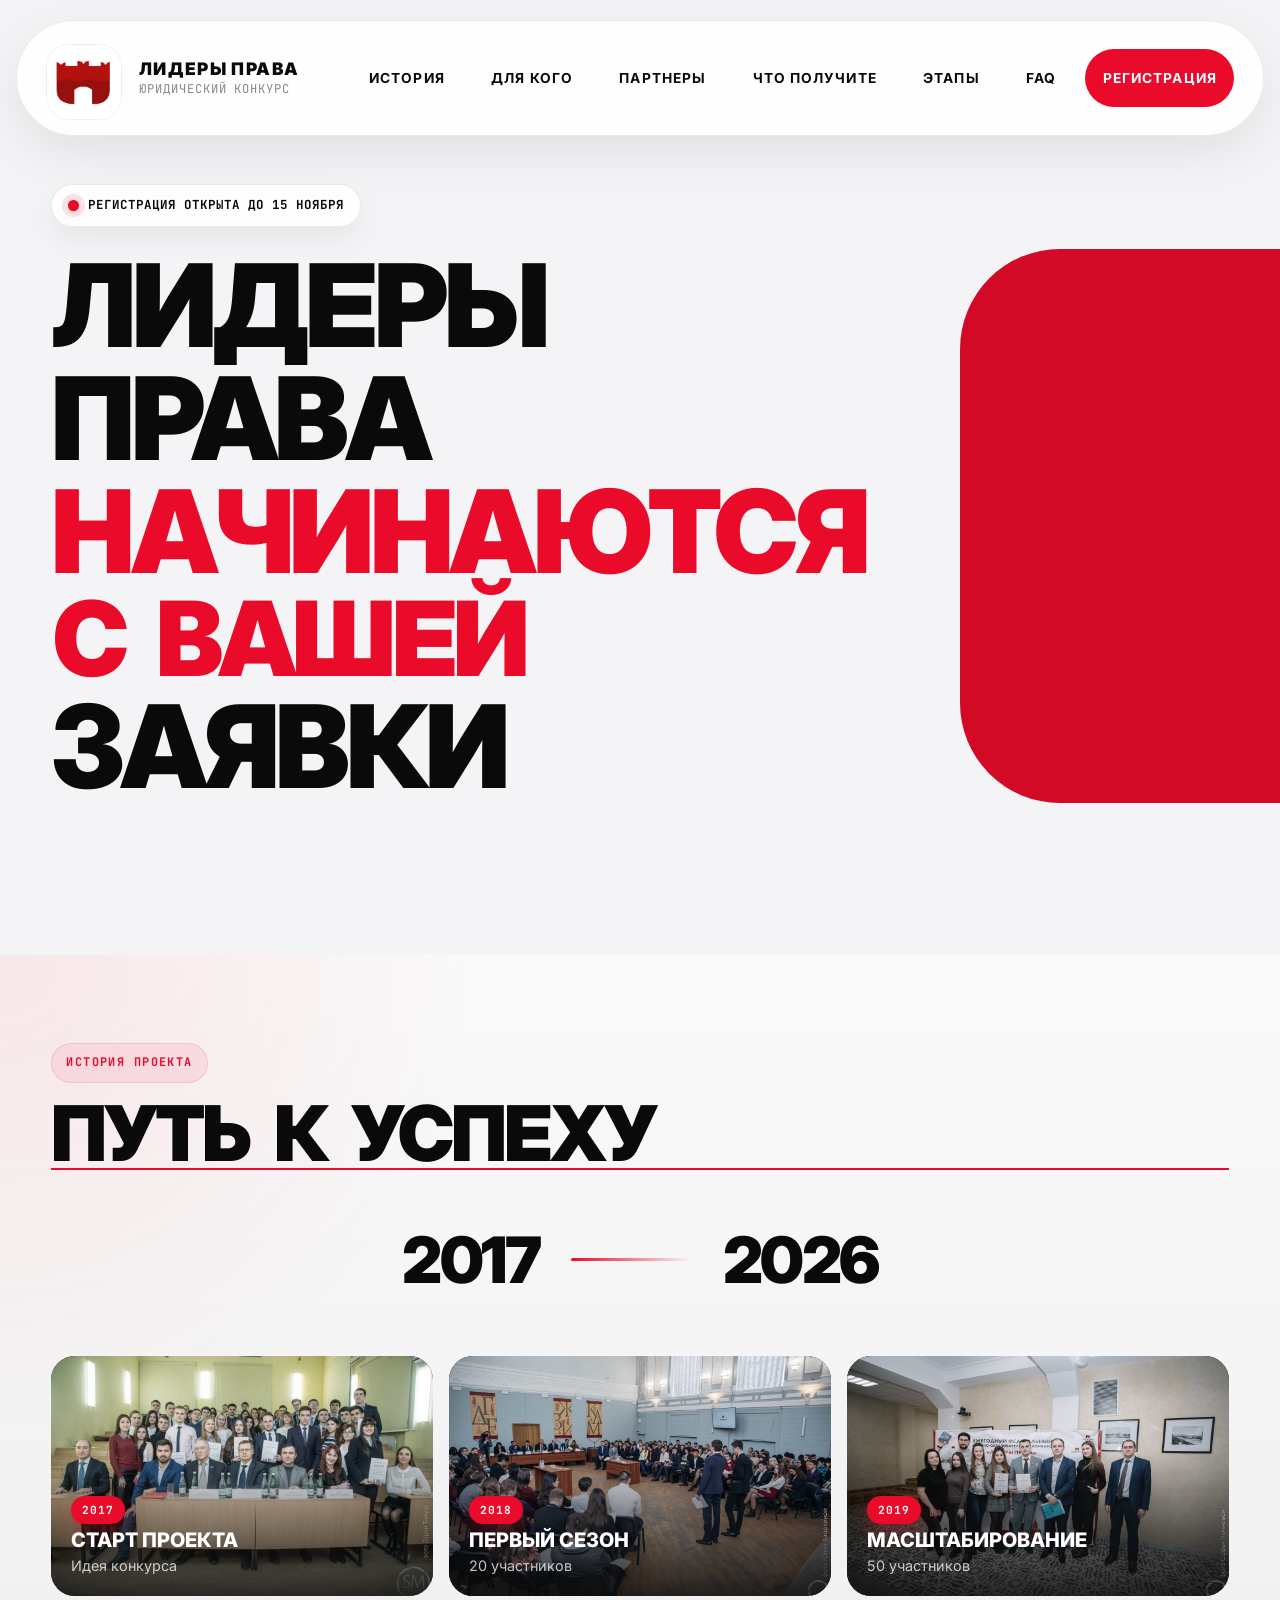
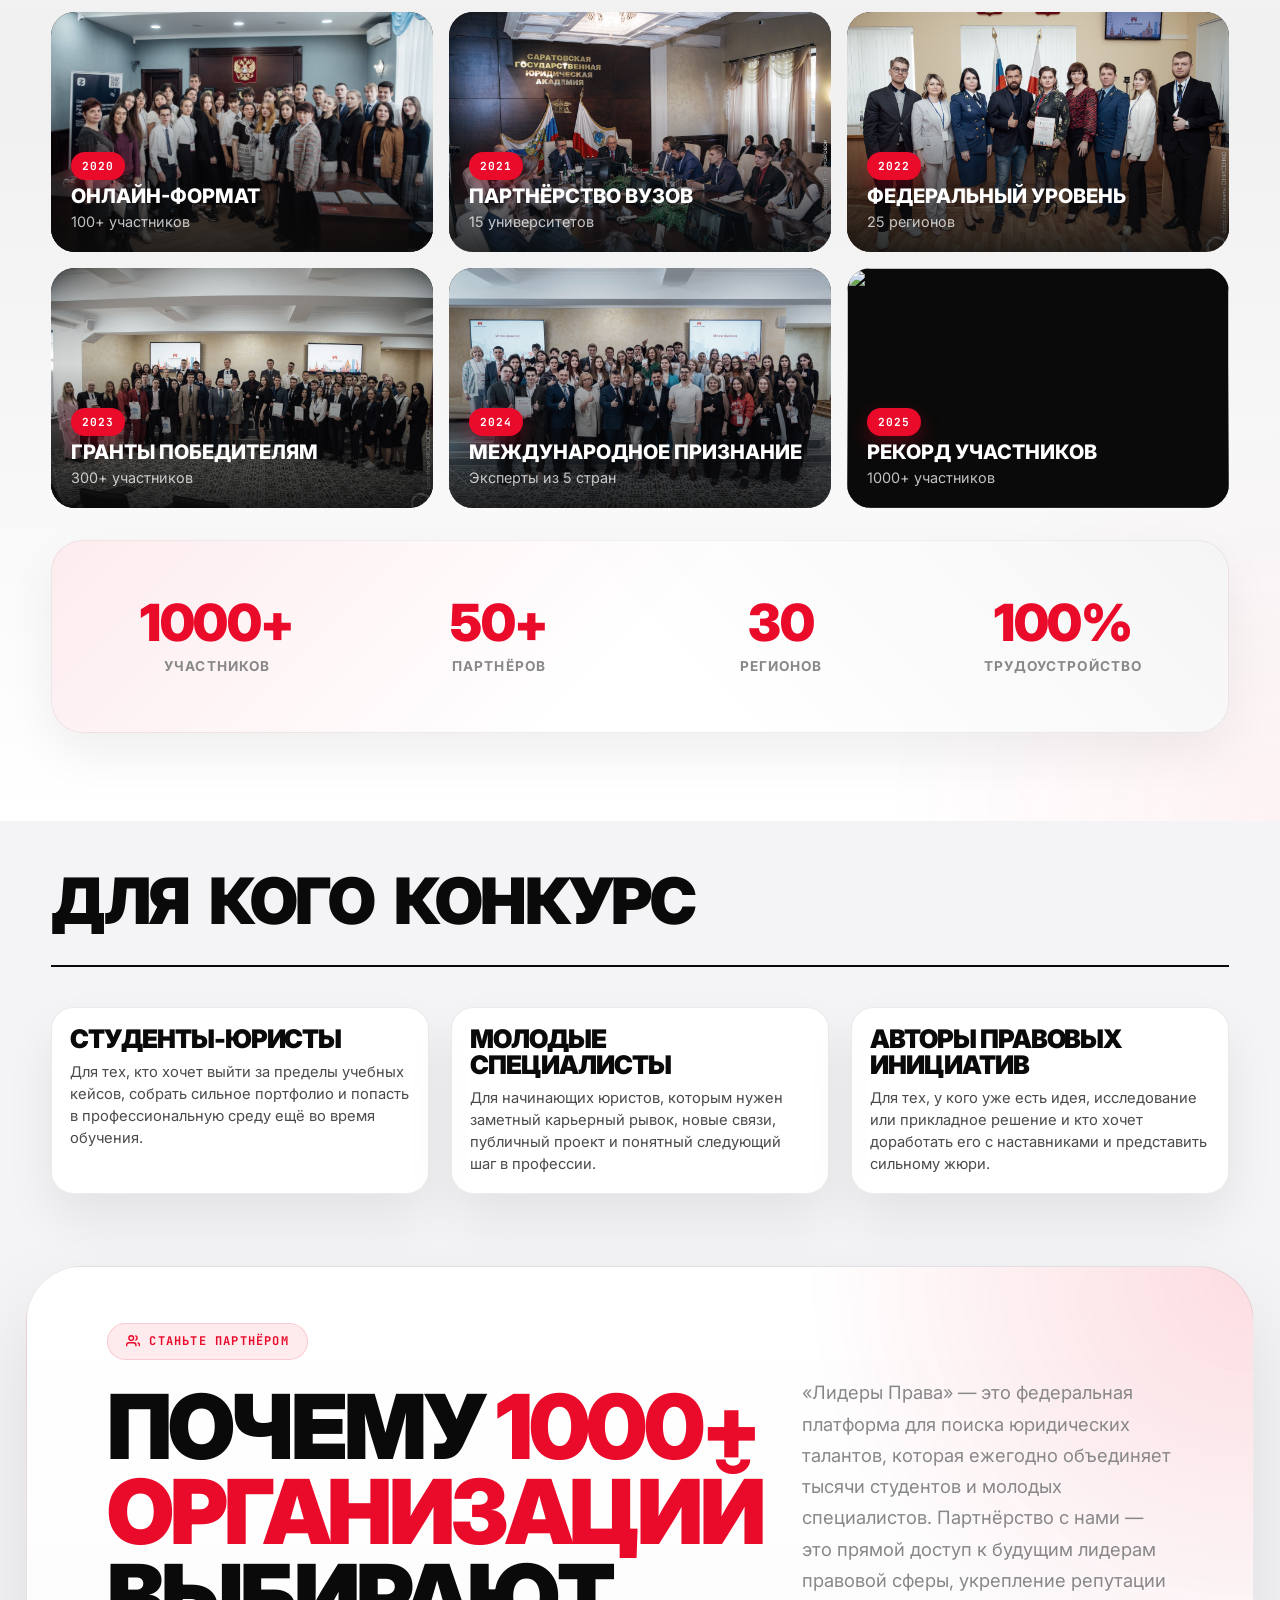
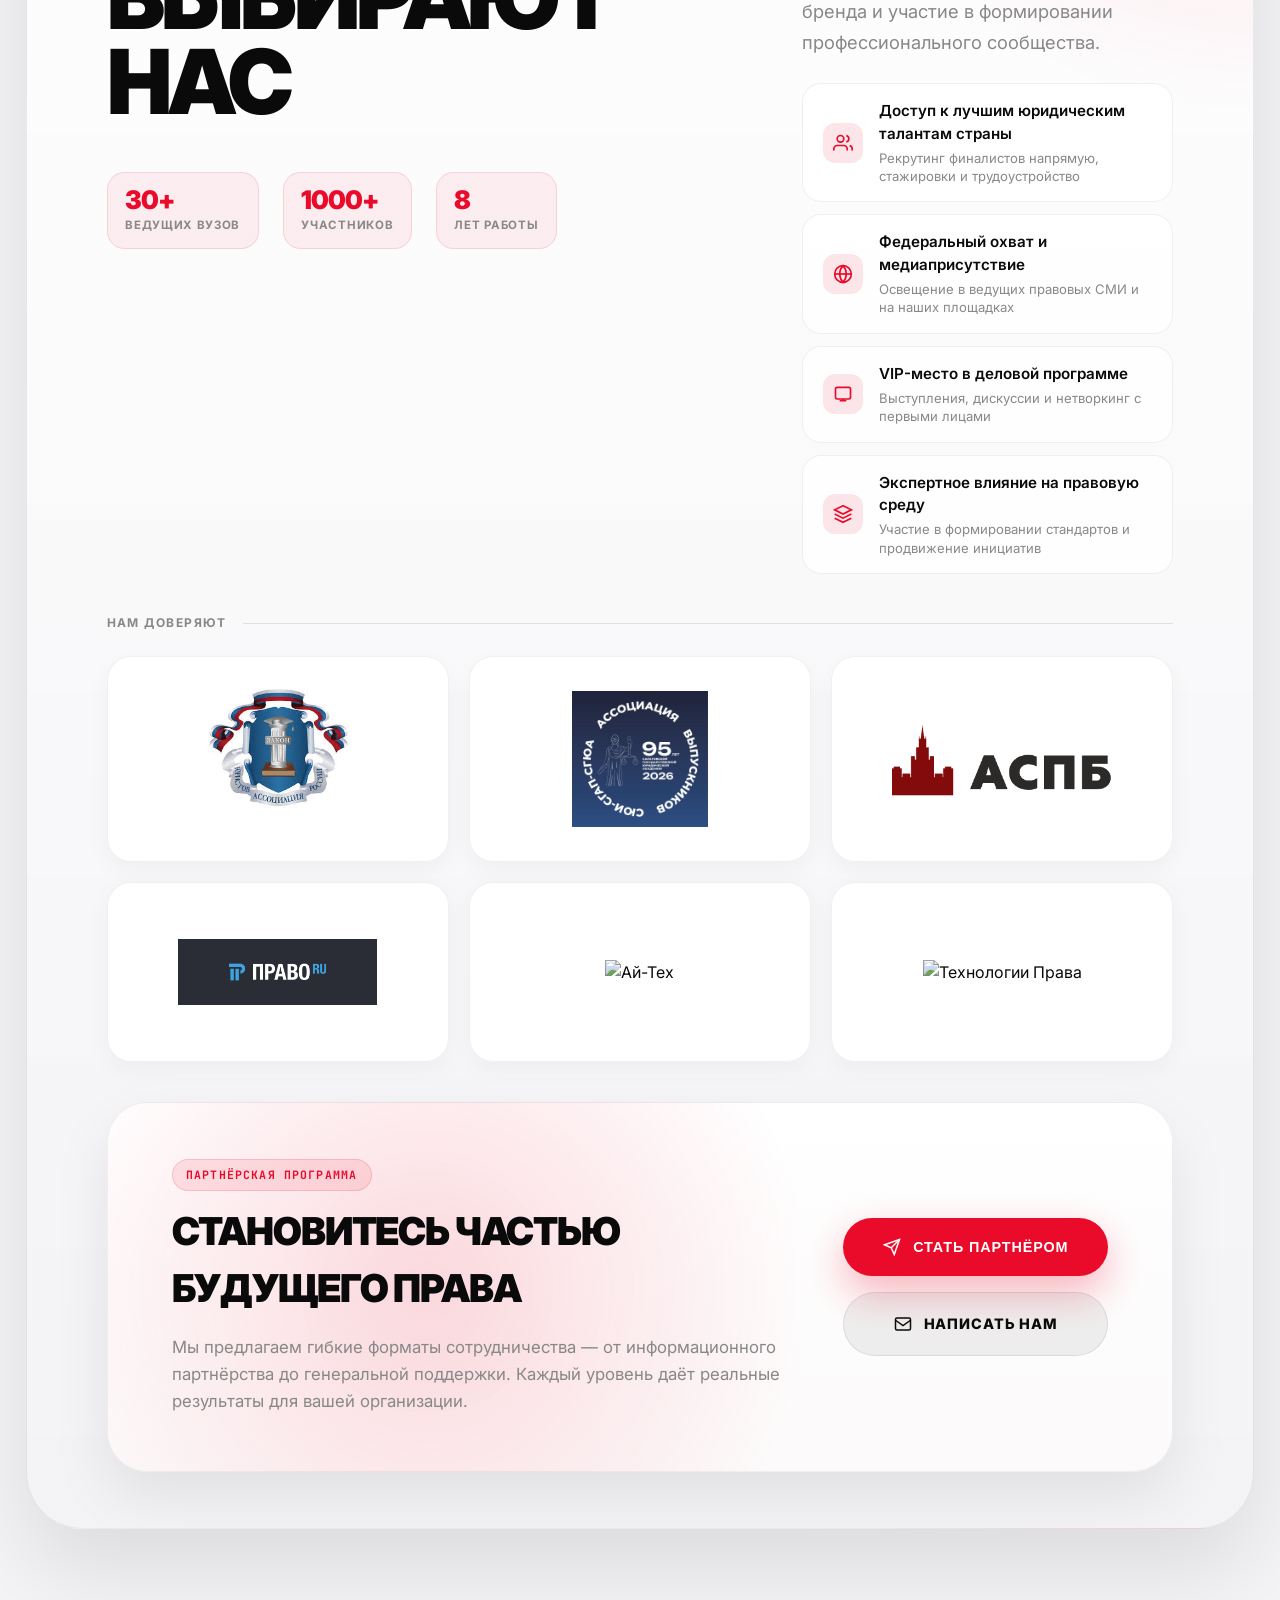
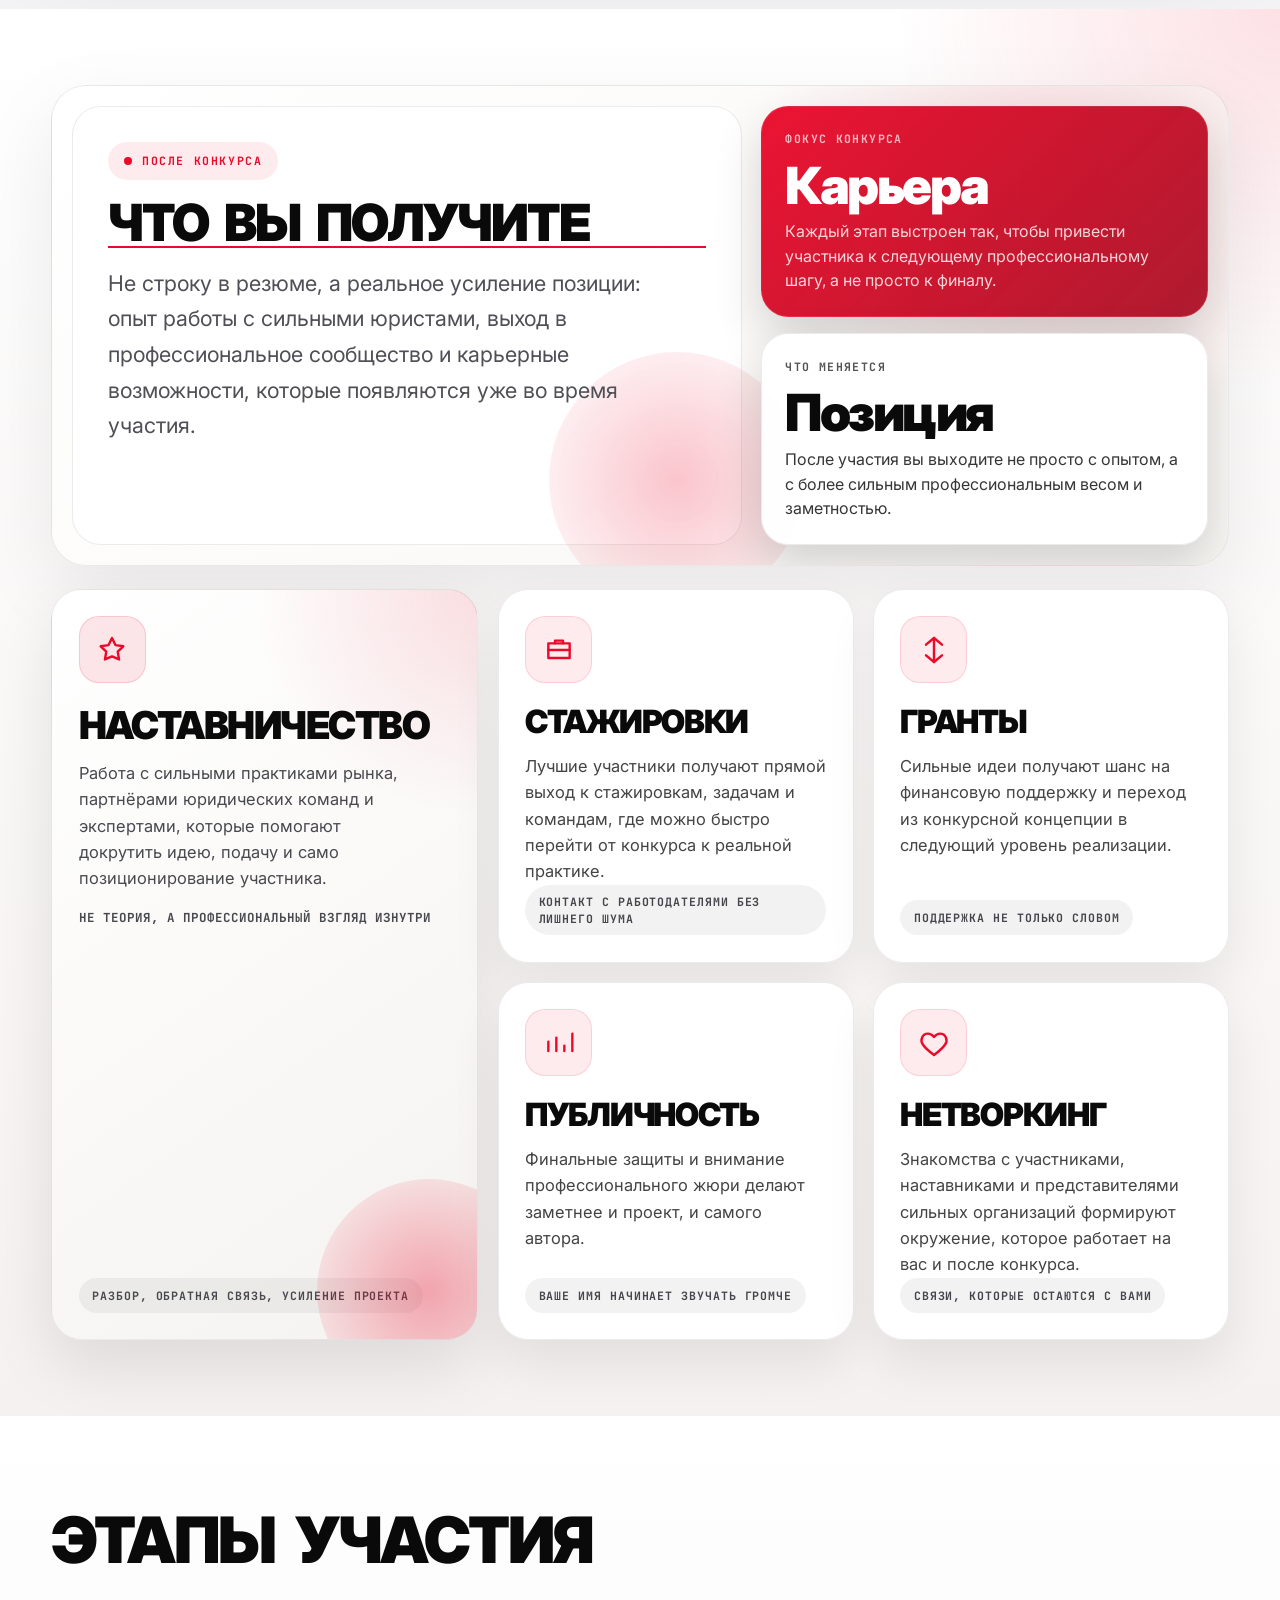
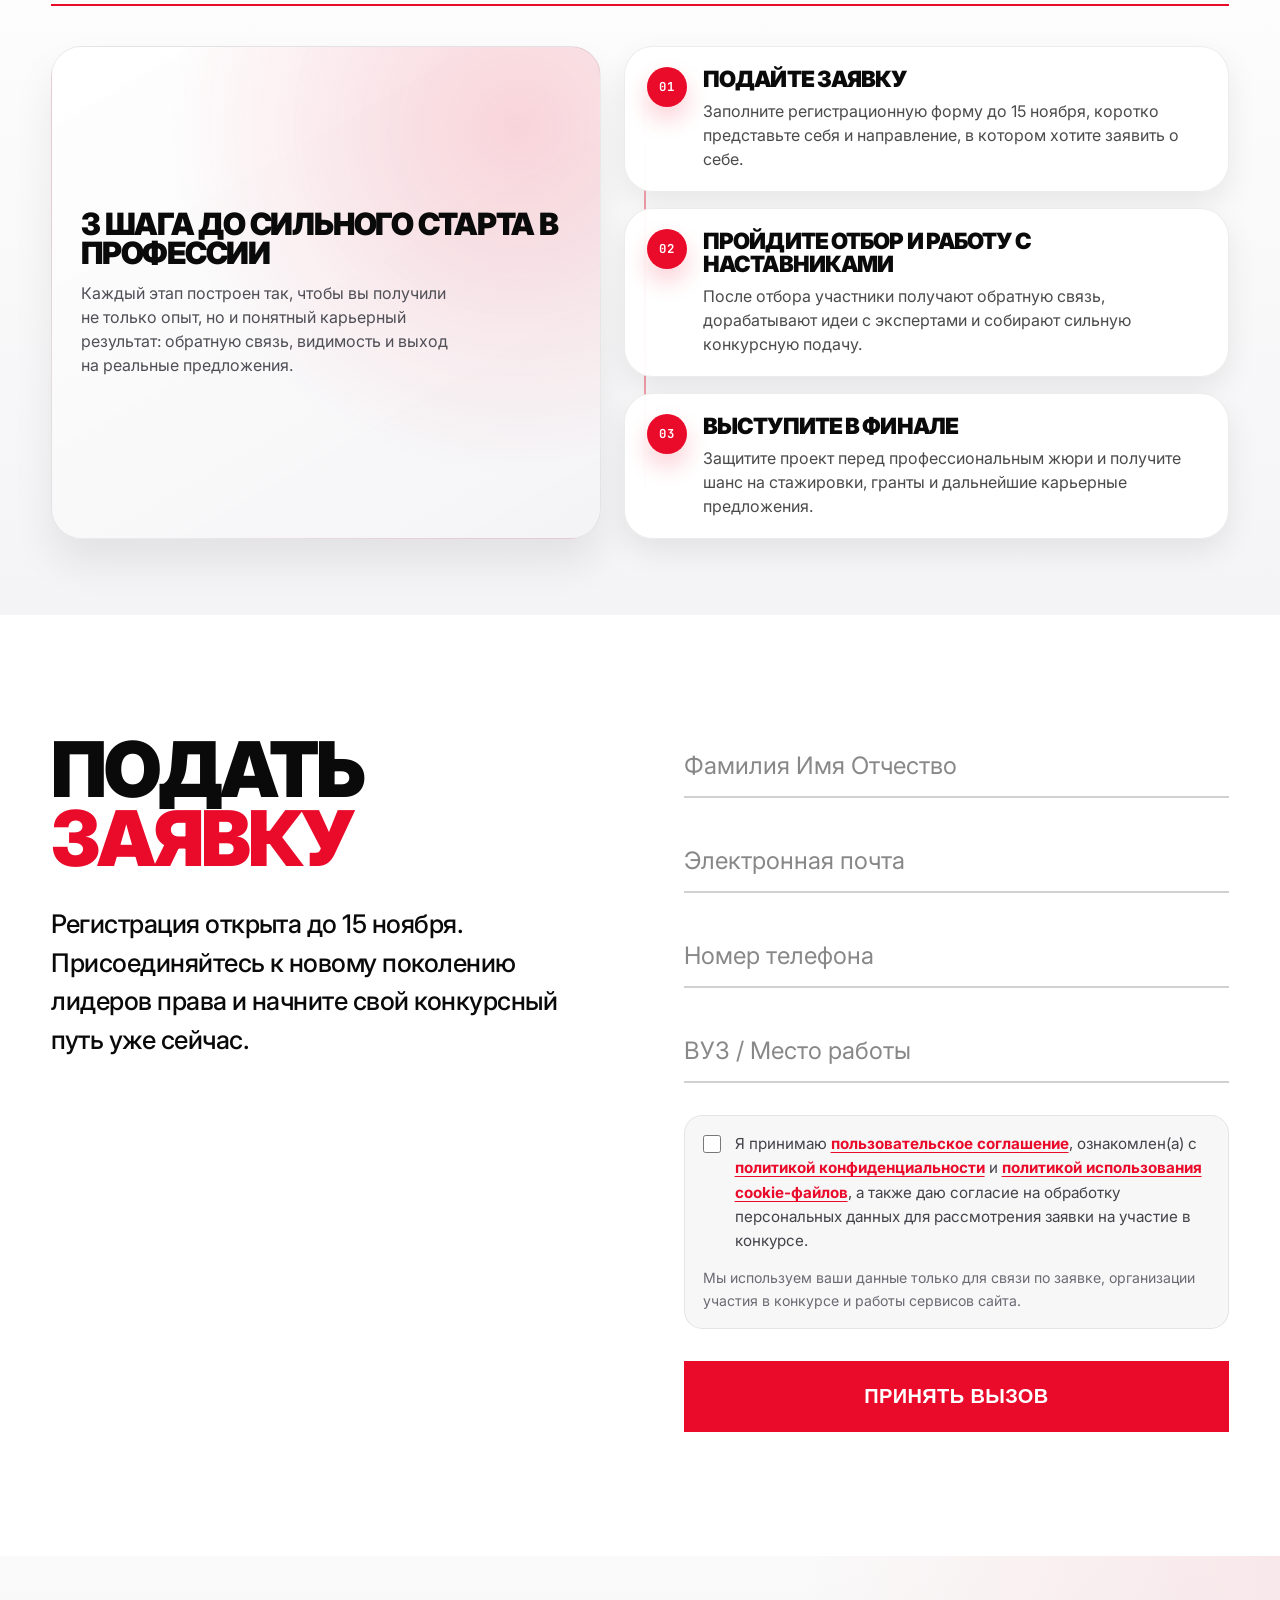
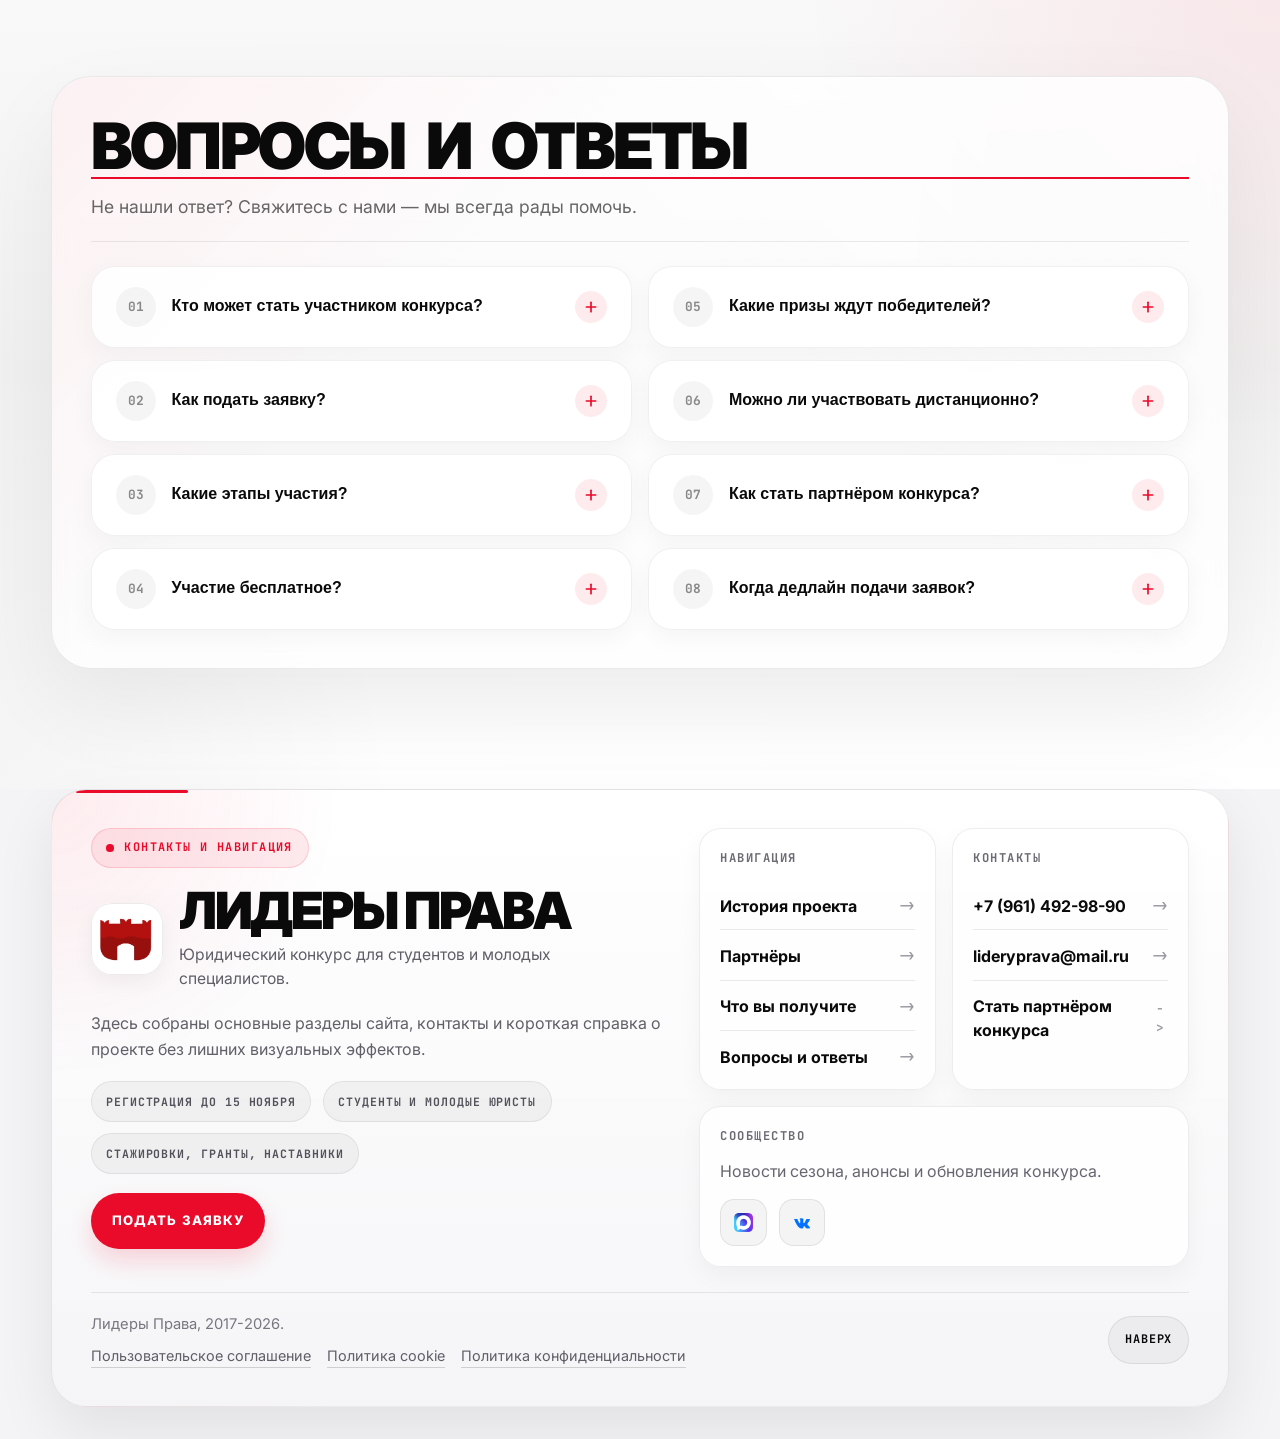
==== commit 9813ad7b: "Update site content and assets" ====
--- a/index.html
+++ b/index.html
@@ -2,6 +2,9 @@
     <meta charset="UTF-8" vid="2">
     <meta name="viewport" content="width=device-width, initial-scale=1.0" vid="3">
     <title vid="4">Лидеры Права | Конкурс</title>
+    <link rel="icon" type="image/svg+xml" href="./assets/favicon-lideryprava-round.svg" vid="favicon">
+    <link rel="alternate icon" type="image/jpeg" href="./assets/favicon-lideryprava.jpg" vid="favicon-fallback">
+    <link rel="shortcut icon" href="./assets/favicon-lideryprava.jpg" vid="favicon-shortcut">
     
     
 
@@ -869,7 +872,7 @@
         .top-nav a:focus-visible,
         .top-nav a.nav-oval-active {
             color: #fff;
-            transform: translate3d(0, -3px, 0) scale(1.01);
+            transform: none;
         }
 
         .top-nav a:hover::after,
@@ -883,8 +886,8 @@
         .top-nav .nav-cta {
             background-color: var(--c-red);
             color: #fff;
-            transform: translate3d(var(--red-float-x, 0px), var(--red-float-y, 0px), 0);
-            will-change: transform;
+            transform: none;
+            will-change: auto;
         }
 
         .top-nav .nav-cta::after {
@@ -894,7 +897,7 @@
         .top-nav .nav-cta:hover {
             background-color: #c90824;
             color: #fff;
-            transform: translate3d(var(--red-float-x, 0px), calc(var(--red-float-y, 0px) - 3px), 0) scale(1.01);
+            transform: none;
         }
 
         /* All animations disabled */
@@ -1091,6 +1094,15 @@
 
         .hero .display-text {
             animation: none;
+            line-height: 0.98;
+            letter-spacing: -0.04em;
+            word-spacing: normal;
+        }
+
+        .hero .hero-line-4 {
+            font-size: 0.9em;
+            word-spacing: 0.16em;
+            margin-left: 0.02em;
         }
 
         .hero-content {
@@ -1382,7 +1394,7 @@
             display: flex;
             flex-direction: column;
             gap: 1.5rem;
-            padding-top: 1rem;
+            padding-top: 3.4rem;
         }
 
         .partners-intro-text {
@@ -1567,7 +1579,7 @@
 
         .partners-logos-grid {
             display: grid;
-            grid-template-columns: repeat(4, 1fr);
+            grid-template-columns: repeat(3, minmax(0, 1fr));
             gap: 1.25rem;
         }
 
@@ -1611,8 +1623,27 @@
             width: auto;
             height: auto;
             object-fit: contain;
+            object-position: center;
             filter: grayscale(30%);
             transition: filter 0.4s ease, transform 0.4s ease;
+        }
+
+        .partners-logos-grid .partner-logo-card:nth-child(1) img {
+            max-width: 98%;
+            max-height: 140px;
+            margin: 0 auto;
+        }
+
+        .partners-logos-grid .partner-logo-card:nth-child(2) img {
+            max-width: 96%;
+            max-height: 136px;
+            margin: 0 auto;
+        }
+
+        .partners-logos-grid .partner-logo-card:nth-child(4) img {
+            max-width: 72%;
+            max-height: 92px;
+            margin: 0 auto;
         }
 
         .partner-logo-card:hover img {
@@ -1670,6 +1701,9 @@
             gap: 0.75rem;
             padding: 1.25rem 2.5rem;
             border-radius: 999px;
+            border: none;
+            outline: none;
+            appearance: none;
             font-weight: 800;
             font-size: 0.9rem;
             text-transform: uppercase;
@@ -1744,6 +1778,7 @@
             font-size: clamp(3rem, 5vw, 6rem);
             margin-bottom: 2.5rem;
             text-transform: uppercase;
+            word-spacing: 0.18em;
             border-bottom: 2px solid var(--c-text);
             padding-bottom: 1rem;
         }
@@ -2368,9 +2403,9 @@
         }
 
         .benefit-card-large .benefit-icon {
-            background: rgba(255, 255, 255, 0.08);
-            color: #fff;
-            box-shadow: inset 0 0 0 1px rgba(255, 255, 255, 0.08);
+            background: rgba(234, 10, 42, 0.1);
+            color: var(--c-red);
+            box-shadow: inset 0 0 0 1px rgba(234, 10, 42, 0.14);
         }
 
         .benefit-icon svg {
@@ -4072,13 +4107,23 @@
                 height: 2px;
             }
             .story-photo-grid {
-                display: grid;
-                grid-template-columns: 1fr;
-                grid-auto-rows: auto;
-                gap: 0.75rem;
+                display: flex;
+                overflow-x: auto;
+                overflow-y: hidden;
+                -webkit-overflow-scrolling: touch;
+                scroll-snap-type: x mandatory;
+                scroll-padding-left: 0;
+                gap: 0.65rem;
                 margin-bottom: 0.9rem;
+                padding-bottom: 0.2rem;
+                scrollbar-width: none;
+            }
+            .story-photo-grid::-webkit-scrollbar {
+                display: none;
             }
             .photo-card {
+                flex: 0 0 min(85vw, 360px);
+                scroll-snap-align: start;
                 min-width: 0;
                 height: auto;
                 border-radius: 1.1rem;
@@ -4399,6 +4444,18 @@
                 max-height: 58px;
                 max-width: 86%;
             }
+            #partners .partners-logos-grid .partner-logo-card:nth-child(1) img {
+                max-height: 72px;
+                max-width: 98%;
+            }
+            #partners .partners-logos-grid .partner-logo-card:nth-child(2) img {
+                max-height: 68px;
+                max-width: 96%;
+            }
+            #partners .partners-logos-grid .partner-logo-card:nth-child(4) img {
+                max-height: 46px;
+                max-width: 66%;
+            }
             #partners .partners-cta {
                 margin-top: 0;
             }
@@ -4446,6 +4503,92 @@
             }
             #partners .partner-perk-sub {
                 font-size: 0.8rem;
+            }
+        }
+
+        /* Compact mobile swipe lanes for card-heavy sections */
+        @media (max-width: 900px) {
+            .audience-grid,
+            .benefits-grid,
+            .timeline-flow,
+            .partners-logos-grid,
+            .story-stats {
+                display: flex;
+                overflow-x: auto;
+                overflow-y: hidden;
+                -webkit-overflow-scrolling: touch;
+                scroll-snap-type: x mandatory;
+                gap: 0.65rem;
+                padding-bottom: 0.2rem;
+                scrollbar-width: none;
+            }
+            .audience-grid::-webkit-scrollbar,
+            .benefits-grid::-webkit-scrollbar,
+            .timeline-flow::-webkit-scrollbar,
+            .partners-logos-grid::-webkit-scrollbar,
+            .story-stats::-webkit-scrollbar {
+                display: none;
+            }
+            .audience-grid .audience-card {
+                flex: 0 0 min(86vw, 380px);
+                scroll-snap-align: start;
+            }
+            .benefits-grid .benefit-card {
+                flex: 0 0 min(88vw, 430px);
+                scroll-snap-align: start;
+            }
+            .benefits-grid .benefit-card-large {
+                flex-basis: min(92vw, 470px);
+            }
+            .timeline-flow {
+                list-style: none;
+                margin: 0;
+                padding-left: 0;
+            }
+            .timeline-flow::before {
+                display: none;
+            }
+            .timeline-flow .timeline-card {
+                flex: 0 0 min(88vw, 430px);
+                scroll-snap-align: start;
+            }
+            .partners-logos-grid .partner-logo-card {
+                flex: 0 0 min(56vw, 240px);
+                scroll-snap-align: start;
+            }
+            .story-stats .stat-item {
+                flex: 0 0 min(44vw, 180px);
+                scroll-snap-align: start;
+            }
+            .swipe-hint {
+                display: inline-flex;
+                align-items: center;
+                gap: 0.4rem;
+                margin: 0.28rem 0 1rem;
+                padding: 0.42rem 0.72rem;
+                border-radius: 999px;
+                background: rgba(10, 10, 10, 0.06);
+                border: 1px solid rgba(10, 10, 10, 0.1);
+                color: #4f4f56;
+                font-family: var(--f-mono);
+                font-size: 0.62rem;
+                font-weight: 700;
+                letter-spacing: 0.06em;
+                text-transform: uppercase;
+                transition: opacity 0.22s ease, transform 0.22s ease;
+            }
+            .swipe-hint::before {
+                content: "<->";
+                color: var(--c-red);
+            }
+            .swipe-hint.is-hidden {
+                opacity: 0;
+                transform: translateY(-4px);
+            }
+        }
+        @media (min-width: 769px) and (max-width: 900px) {
+            .swipe-hint {
+                display: none !important;
             }
         }
     </style>
@@ -4597,6 +4740,76 @@
             }, { passive: true });
         });
     </script>
+    <script>
+        document.addEventListener('DOMContentLoaded', function() {
+            const mobileQuery = window.matchMedia('(max-width: 768px)');
+            const swipeSelectors = [
+                '.story-photo-grid',
+                '.story-stats',
+                '.audience-grid',
+                '.benefits-grid',
+                '.timeline-flow',
+                '.partners-logos-grid'
+            ];
+
+            function removeHints() {
+                document.querySelectorAll('.swipe-hint').forEach(function(hint) {
+                    hint.remove();
+                });
+            }
+
+            function setupSwipeHints() {
+                removeHints();
+
+                if (!mobileQuery.matches) {
+                    return;
+                }
+
+                swipeSelectors.forEach(function(selector) {
+                    document.querySelectorAll(selector).forEach(function(lane) {
+                        if (lane.scrollWidth <= lane.clientWidth + 12) {
+                            return;
+                        }
+
+                        const hint = document.createElement('p');
+                        hint.className = 'swipe-hint';
+                        hint.textContent = 'Свайпайте влево и вправо';
+                        lane.insertAdjacentElement('afterend', hint);
+
+                        let hidden = false;
+                        const hideHint = function() {
+                            if (hidden || !hint.isConnected) {
+                                return;
+                            }
+
+                            hidden = true;
+                            hint.classList.add('is-hidden');
+                            window.setTimeout(function() {
+                                if (hint.isConnected) {
+                                    hint.remove();
+                                }
+                            }, 220);
+                        };
+
+                        lane.addEventListener('touchstart', hideHint, { passive: true, once: true });
+                        lane.addEventListener('scroll', function() {
+                            if (lane.scrollLeft > 8) {
+                                hideHint();
+                            }
+                        }, { passive: true });
+                    });
+                });
+            }
+
+            setupSwipeHints();
+
+            if (typeof mobileQuery.addEventListener === 'function') {
+                mobileQuery.addEventListener('change', setupSwipeHints);
+            } else if (typeof mobileQuery.addListener === 'function') {
+                mobileQuery.addListener(setupSwipeHints);
+            }
+        });
+    </script>
 
     
     <!-- Glitch animations disabled -->
@@ -4668,7 +4881,7 @@
                         <span class="hero-line hero-line-1" vid="58">лидеры</span><br vid="59">
                         <span class="hero-line hero-line-2" vid="60">права</span><br vid="61">
                         <span class="hero-line hero-line-3 text-red" vid="62">начинаются</span><br vid="63">
-                        <span class="hero-line hero-line-4" vid="64">с вашеи</span><br vid="65">
+                        <span class="hero-line hero-line-4 text-red" vid="64">с вашей</span><br vid="65">
                         <span class="hero-line hero-line-5" vid="66">заявки</span>
                     </h1>
 
@@ -4785,14 +4998,14 @@
                     <div class="photo-info">
                         <span class="photo-year">2025</span>
                         <span class="photo-title">Рекорд участников</span>
-                        <span class="photo-desc">500+ участников</span>
+                        <span class="photo-desc">1000+ участников</span>
                     </div>
                 </div>
             </div>
 
             <div class="story-stats">
                 <div class="stat-item animate-on-scroll stagger-1">
-                    <span class="stat-number">500+</span>
+                    <span class="stat-number">1000+</span>
                     <span class="stat-label">участников</span>
                 </div>
                 <div class="stat-item animate-on-scroll stagger-2">
@@ -4840,7 +5053,7 @@
                         Станьте партнёром
                     </span>
                     <h2 class="partners-title">
-                        Почему <span>500+<br>организаций</span><br>выбирают нас
+                        Почему <span>1000+<br>организаций</span><br>выбирают нас
                     </h2>
                     <div class="partners-stats-row">
                         <div class="partner-stat">
@@ -4848,7 +5061,7 @@
                             <span class="partner-stat-label">ведущих вузов</span>
                         </div>
                         <div class="partner-stat">
-                            <span class="partner-stat-num">10 000+</span>
+                            <span class="partner-stat-num">1000+</span>
                             <span class="partner-stat-label">участников</span>
                         </div>
                         <div class="partner-stat">
@@ -4906,28 +5119,22 @@
                 <div class="partners-logos-title">Нам доверяют</div>
                 <div class="partners-logos-grid">
                     <div class="partner-logo-card">
-                        <img src="./assets/partners/mgya.png" alt="МГЮА">
+                        <img src="./assets/partners/логотип аюр.jpeg" alt="АЮР">
                     </div>
                     <div class="partner-logo-card">
-                        <img src="./assets/partners/mgimo.jpg" alt="МГИМО">
+                        <img src="./assets/partners/логотип ассоциации.jpg" alt="Ассоциация">
                     </div>
                     <div class="partner-logo-card">
-                        <img src="./assets/partners/hse.png" alt="ВШЭ">
+                        <img src="./assets/partners/логотип аспб.png" alt="АСПБ">
                     </div>
                     <div class="partner-logo-card">
-                        <img src="./assets/partners/spbu.jpg" alt="СПбГУ">
+                        <img src="./assets/partners/pravo.png" alt="Право.ру">
                     </div>
                     <div class="partner-logo-card">
-                        <img src="./assets/partners/minjust.png" alt="Минюст">
+                        <img src="./assets/partners/ай-тех логотип.png" alt="Ай-Тех">
                     </div>
                     <div class="partner-logo-card">
-                        <img src="./assets/partners/duma.png" alt="Госдума">
-                    </div>
-                    <div class="partner-logo-card">
-                        <img src="./assets/partners/pravo.png" alt="Право.ru">
-                    </div>
-                    <div class="partner-logo-card">
-                        <img src="./assets/partners/roscongress.png" alt="Росконгресс">
+                        <img src="./assets/partners/логотип технологии права.png" alt="Технологии Права">
                     </div>
                 </div>
             </div>
@@ -4947,7 +5154,7 @@
                             <svg width="18" height="18" viewBox="0 0 24 24" fill="none" stroke="currentColor" stroke-width="2"><path d="M22 2L11 13"/><path d="M22 2l-7 20-4-9-9-4 20-7z"/></svg>
                             Стать партнёром
                         </button>
-                        <a href="mailto:partner@lideryprava.ru" class="partners-cta-btn partners-cta-btn-secondary">
+                        <a href="mailto:lideryprava@mail.ru" class="partners-cta-btn partners-cta-btn-secondary">
                             <svg width="18" height="18" viewBox="0 0 24 24" fill="none" stroke="currentColor" stroke-width="2"><rect x="2" y="4" width="20" height="16" rx="2"/><path d="M22 7l-10 7L2 7"/></svg>
                             Написать нам
                         </a>
@@ -5276,8 +5483,8 @@
                         <div class="footer-card animate-on-scroll stagger-3">
                             <span class="footer-card-title">Контакты</span>
                             <div class="footer-contact-list">
-                                <a href="tel:+74951234567">+7 (495) 123-45-67</a>
-                                <a href="mailto:info@lideriprava.ru">info@lideriprava.ru</a>
+                                <a href="tel:+79614929890">+7 (961) 492-98-90</a>
+                                <a href="mailto:lideryprava@mail.ru">lideryprava@mail.ru</a>
                                 <a href="javascript:void(0)" onclick="scrollToSection('partners')">Стать партнёром конкурса</a>
                             </div>
                         </div>
@@ -5484,9 +5691,9 @@
         <div class="alliance-modal">
             <h3>Стать партнёром</h3>
             <p>Позвоните нам, чтобы обсудить формат партнёрства и условия сотрудничества.</p>
-            <a href="tel:+74951234567" class="alliance-phone">
+            <a href="tel:+79614929890" class="alliance-phone">
                 <svg width="18" height="18" viewBox="0 0 24 24" fill="none" stroke="currentColor" stroke-width="2.5" stroke-linecap="round" stroke-linejoin="round"><path d="M22 16.92v3a2 2 0 0 1-2.18 2 19.79 19.79 0 0 1-8.63-3.07 19.5 19.5 0 0 1-6-6 19.79 19.79 0 0 1-3.07-8.67A2 2 0 0 1 4.11 2h3a2 2 0 0 1 2 1.72 12.84 12.84 0 0 0 .7 2.81 2 2 0 0 1-.45 2.11L8.09 9.91a16 16 0 0 0 6 6l1.27-1.27a2 2 0 0 1 2.11-.45 12.84 12.84 0 0 0 2.81.7A2 2 0 0 1 22 16.92z"></path></svg>
-                +7 (495) 123-45-67
+                +7 (961) 492-98-90
             </a>
             <button type="button" class="alliance-close" id="partnerPhoneClose" aria-label="Закрыть окно с телефоном">
                 <svg width="16" height="16" viewBox="0 0 24 24" fill="none" stroke="currentColor" stroke-width="2.5" stroke-linecap="round"><path d="M18 6 6 18"></path><path d="m6 6 12 12"></path></svg>
